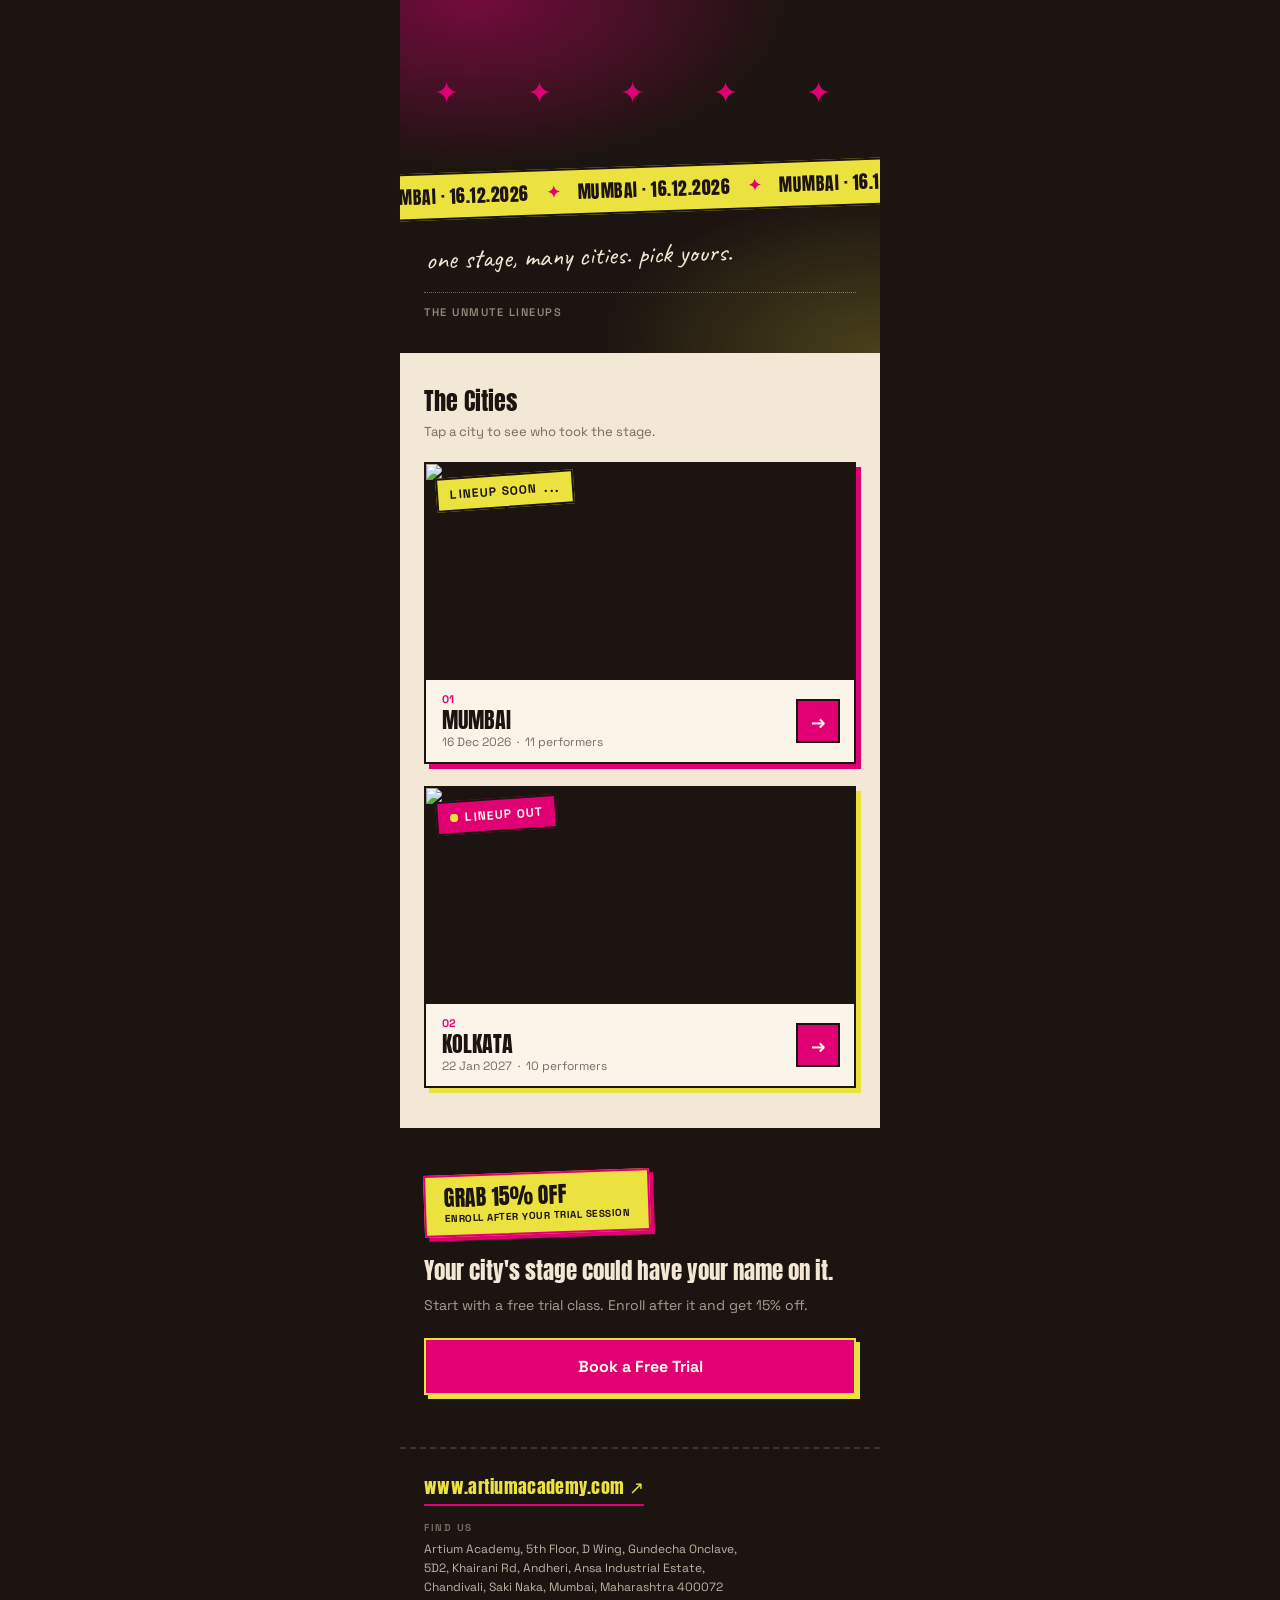
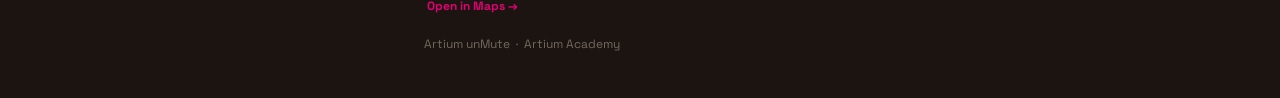
==== index.html @ 63fa6e0c "Add files via upload" ====
<!doctype html>
<html lang="en">
<head>
<meta charset="utf-8">
<meta name="viewport" content="width=device-width, initial-scale=1">
<title>unMute Cities — Artium Academy</title>
<meta name="description" content="Every unMute city, every lineup. Pick a city to see who took the stage.">
<meta name="theme-color" content="#1C1410">
<link rel="preconnect" href="https://fonts.googleapis.com">
<link href="https://fonts.googleapis.com/css2?family=Anton&family=Caveat:wght@600&family=Space+Grotesk:wght@400;500;600;700&display=swap" rel="stylesheet">
<link rel="preload" as="image" href="assets/unmute-logo.png">
<link rel="stylesheet" href="assets/done.css">
<script>
  // Show the logo loader only on the first visit of a session (not when coming back from a city page).
  try { if (sessionStorage.getItem('um_seen')) document.documentElement.classList.add('skip-loader'); } catch (e) {}
</script>
<style>
  :root { --pink: #E00073; --gold: #EBE23F; --ink: #1C1410; --ivory: #F3E8D6; --card: #FBF5E9; }
  html { scroll-behavior: smooth; }
  body { margin: 0; font-family: 'Space Grotesk', sans-serif; background: var(--ink); color: var(--ink); }
  a { color: inherit; text-decoration: none; }
  img { max-width: 100%; display: block; }
  .wrap { width: 100%; min-height: 100vh; box-sizing: border-box; overflow-x: hidden; max-width: 480px; margin: 0 auto; background: var(--ivory); position: relative; }
  .cta-btn:active { transform: translate(2px, 2px); box-shadow: none !important; }

  /* ---------- LOADER ---------- */
  .loader { position: fixed; inset: 0; z-index: 100; background: var(--ink); display: grid; place-items: center; transition: opacity .45s ease, visibility .45s ease; }
  .loader.done { opacity: 0; visibility: hidden; }
  .skip-loader .loader { display: none; }
  .loader-inner { display: grid; justify-items: center; gap: 22px; }
  .loader-logo { width: 190px; height: auto; opacity: 0; transform: scale(.92); animation: logoIn .6s cubic-bezier(.2,.8,.2,1) .05s forwards; }
  .eq { display: flex; align-items: flex-end; gap: 5px; height: 26px; }
  .eq span { width: 6px; height: 100%; border-radius: 3px; transform-origin: bottom; animation: eq .8s ease-in-out infinite; }
  .eq span:nth-child(1) { background: #D57AD5; animation-delay: -.6s; }
  .eq span:nth-child(2) { background: #C65BC3; animation-delay: -.2s; }
  .eq span:nth-child(3) { background: #A93DB4; animation-delay: -.45s; }
  .eq span:nth-child(4) { background: #7B32D6; animation-delay: -.1s; }
  .eq span:nth-child(5) { background: #4B25E6; animation-delay: -.35s; }
  @keyframes logoIn { to { opacity: 1; transform: scale(1); } }
  @keyframes eq { 0%,100% { transform: scaleY(.25); } 50% { transform: scaleY(1); } }

  /* ---------- HERO ---------- */
  .hero { background: radial-gradient(ellipse 110% 80% at 15% 0%, rgba(224,0,115,0.45) 0%, rgba(224,0,115,0) 60%), radial-gradient(ellipse 90% 70% at 100% 100%, rgba(235,226,63,0.22) 0%, rgba(235,226,63,0) 65%), var(--ink); color: var(--ivory); padding: 40px 0 34px; overflow: hidden; }
  .hero-text { padding: 0 24px; }
  .hero-note { font-family: 'Caveat', cursive; font-size: clamp(19px, 6vw, 27px); line-height: 1.15; white-space: nowrap; transform: rotate(-1.5deg); margin: 26px 0 0 2px; }
  .hero-meta { margin-top: 22px; font-size: 11px; font-weight: 600; letter-spacing: 1.5px; text-transform: uppercase; color: rgba(243,232,214,0.55); border-top: 1px dotted rgba(243,232,214,0.4); padding-top: 12px; }

  /* continuous scroll: big logo band + date ticker */
  .marquee { overflow: hidden; width: 100%; }
  .track { display: flex; width: max-content; animation: scrollL 22s linear infinite; }
  .group { display: flex; align-items: center; flex-shrink: 0; }
  .logo-band .group img { height: 104px; width: auto; margin-right: 34px; }
  .logo-band .group i { font-style: normal; color: var(--pink); font-size: 30px; margin-right: 34px; }
  .ticker { margin-top: 22px; background: var(--gold); color: var(--ink); border-top: 2px solid var(--ink); border-bottom: 2px solid var(--ink); transform: rotate(-2deg); width: 110%; margin-left: -5%; padding: 8px 0; }
  .ticker .track { animation: scrollR 18s linear infinite; }
  .ticker .group span { font-family: 'Anton', sans-serif; font-size: 18px; letter-spacing: 0.5px; text-transform: uppercase; white-space: nowrap; margin-right: 18px; }
  .ticker .group b { color: var(--pink); margin-right: 18px; font-size: 16px; }
  @keyframes scrollL { from { transform: translateX(0); } to { transform: translateX(-50%); } }
  @keyframes scrollR { from { transform: translateX(-50%); } to { transform: translateX(0); } }

  /* ---------- CITIES ---------- */
  .section-head { padding: 30px 24px 4px; }
  .section-title { font-family: 'Anton', sans-serif; font-size: 24px; margin-bottom: 4px; }
  .section-sub { font-size: 13px; color: rgba(28,20,16,0.6); }
  .cities { padding: 18px 24px 40px; display: grid; gap: 22px; }

  .tile { display: block; position: relative; background: var(--card); border: 2px solid var(--ink); box-shadow: 5px 5px 0 var(--pink); opacity: 0; transform: translateY(18px); transition: transform .15s ease, box-shadow .15s ease; }
  .tile:nth-child(even) { box-shadow: 5px 5px 0 var(--gold); }
  .tile:active { transform: translate(3px, 3px) !important; box-shadow: 1px 1px 0 var(--ink); }
  .ready .tile { animation: tileIn .55s cubic-bezier(.2,.8,.2,1) forwards; animation-delay: calc(var(--i, 0) * 110ms + 80ms); }
  @keyframes tileIn { to { opacity: 1; transform: translateY(0); } }

  .tile-img { position: relative; aspect-ratio: 2 / 1; overflow: hidden; border-bottom: 2px solid var(--ink); background: var(--ink); }
  .tile-img img { width: 100%; height: 100%; object-fit: cover; object-position: center 35%; animation: drift 14s ease-in-out infinite alternate; }
  .tile:nth-child(even) .tile-img img { animation-direction: alternate-reverse; }
  @keyframes drift { from { transform: scale(1.02) translateX(-1.5%); } to { transform: scale(1.12) translateX(1.5%); } }

  /* light sweep across the image */
  .tile-img::after { content: ""; position: absolute; inset: 0; background: linear-gradient(105deg, transparent 35%, rgba(255,255,255,.35) 50%, transparent 65%); transform: translateX(-120%); animation: shine 5s ease-in-out infinite; animation-delay: calc(var(--i, 0) * 1.4s + 1.2s); pointer-events: none; }
  @keyframes shine { 0% { transform: translateX(-120%); } 30%,100% { transform: translateX(120%); } }


  /* status badges: stamp in, then keep wobbling for attention */
  .tile-badge { position: absolute; top: 10px; left: 10px; z-index: 2; display: inline-flex; align-items: center; gap: 7px; font-size: 12px; font-weight: 700; letter-spacing: 1.2px; text-transform: uppercase; padding: 7px 12px; border: 2px solid var(--ink); box-shadow: 3px 3px 0 var(--ink); transform: rotate(-4deg); }
  .ready .tile-badge { animation: stampIn .5s cubic-bezier(.3,1.6,.5,1) both, wobble 2.6s ease-in-out infinite; animation-delay: calc(var(--i, 0) * 110ms + 450ms), calc(var(--i, 0) * 110ms + 1s); }
  @keyframes stampIn { from { opacity: 0; transform: rotate(-14deg) scale(1.8); } to { opacity: 1; transform: rotate(-4deg) scale(1); } }
  @keyframes wobble { 0%,70%,100% { transform: rotate(-4deg) scale(1); } 76% { transform: rotate(-8deg) scale(1.1); } 84% { transform: rotate(1deg) scale(1.1); } 92% { transform: rotate(-6deg) scale(1.04); } }

  .tile-badge.soon { background: var(--gold); color: var(--ink); }
  .dots i { font-style: normal; animation: blink 1.2s infinite; }
  .dots i:nth-child(2) { animation-delay: .2s; }
  .dots i:nth-child(3) { animation-delay: .4s; }
  @keyframes blink { 0%,100% { opacity: .15; } 40% { opacity: 1; } }

  .tile-badge.out { background: var(--pink); color: var(--card); }
  .tile-badge.wrapped { background: var(--ink); color: var(--gold); }
  .tile-cta { font-size: 12px; font-weight: 700; color: var(--pink); margin-top: 4px; }
  .dot { position: relative; width: 8px; height: 8px; border-radius: 50%; background: var(--gold); }
  .dot::after { content: ""; position: absolute; inset: 0; border-radius: 50%; background: var(--gold); animation: ping 1.4s cubic-bezier(0,0,.2,1) infinite; }
  @keyframes ping { 0% { transform: scale(1); opacity: .9; } 100% { transform: scale(2.8); opacity: 0; } }

  .tile-body { display: flex; align-items: center; justify-content: space-between; gap: 12px; padding: 12px 14px 12px 16px; }
  .tile-num { font-weight: 700; font-size: 11px; color: var(--pink); margin-bottom: 2px; }
  .tile-name { font-family: 'Anton', sans-serif; font-size: 22px; line-height: 1.05; text-transform: uppercase; }
  .tile-meta { font-size: 12px; color: rgba(28,20,16,0.6); margin-top: 3px; }
  .tile-go { flex-shrink: 0; width: 40px; height: 40px; display: grid; place-items: center; background: var(--pink); color: var(--card); border: 2px solid var(--ink); font-size: 18px; font-weight: 700; }
  .tile-go span { display: inline-block; animation: nudge 1.6s ease-in-out infinite; }
  @keyframes nudge { 0%,60%,100% { transform: translateX(0); } 30% { transform: translateX(4px); } }

  /* ---------- CTA ---------- */
  .cta { background: var(--ink); color: var(--ivory); padding: 44px 24px 52px; }
  .stamp { display: inline-block; background: var(--gold); color: var(--ink); padding: 10px 18px; border: 2px solid var(--pink); box-shadow: 4px 4px 0 var(--pink); transform: rotate(-2deg); margin-bottom: 22px; }
  .stamp-big { font-family: 'Anton', sans-serif; font-size: 22px; line-height: 1; }
  .stamp-small { font-size: 10px; font-weight: 700; letter-spacing: 0.5px; text-transform: uppercase; margin-top: 3px; }
  .cta-title { font-family: 'Anton', sans-serif; font-size: 23px; line-height: 1.3; margin-bottom: 10px; }
  .cta-sub { font-size: 14px; color: rgba(243,232,214,0.65); margin-bottom: 24px; }
  .cta-main { display: block; text-align: center; background: var(--pink); color: var(--card); font-weight: 700; font-size: 16px; padding: 16px; border: 2px solid var(--gold); box-shadow: 4px 4px 0 var(--gold); }
  .footer { padding: 24px 24px 44px; font-size: 12px; line-height: 1.6; color: rgba(243,232,214,0.55); background: var(--ink); border-top: 2px dashed rgba(243,232,214,0.15); }
  .footer-site { display: inline-block; font-family: 'Anton', sans-serif; font-size: 18px; letter-spacing: .3px; color: var(--gold); margin-bottom: 14px; border-bottom: 2px solid var(--pink); padding-bottom: 2px; }
  .footer-label { font-size: 10px; font-weight: 700; letter-spacing: 1.5px; text-transform: uppercase; color: rgba(243,232,214,0.4); margin-bottom: 4px; }
  .footer-addr { display: block; color: rgba(243,232,214,0.75); max-width: 340px; }
  .footer-addr span { color: var(--pink); font-weight: 700; white-space: nowrap; }
  .footer-copy { margin-top: 18px; color: rgba(243,232,214,0.4); }

  @media (prefers-reduced-motion: reduce) {
    *, *::before, *::after { animation: none !important; transition: none !important; }
    .tile { opacity: 1; transform: none; }
    .loader-logo { opacity: 1; transform: none; }
  }
</style>
</head>
<body>

<!-- LOGO LOADER (~1s, first visit only) -->
<div class="loader" id="loader" aria-hidden="true">
  <div class="loader-inner">
    <img class="loader-logo" src="assets/unmute-logo.png" alt="">
    <div class="eq"><span></span><span></span><span></span><span></span><span></span></div>
  </div>
</div>

<div class="wrap">

  <!-- HERO -->
  <header class="hero">
    <h1 style="position:absolute;width:1px;height:1px;overflow:hidden;clip:rect(0 0 0 0);">artium unMute</h1>

    <!-- big logo, scrolling forever (two identical groups = seamless loop) -->
    <div class="marquee logo-band" aria-hidden="true">
      <div class="track">
        <div class="group"><img src="assets/unmute-logo.png" alt=""><i>✦</i><img src="assets/unmute-logo.png" alt=""><i>✦</i><img src="assets/unmute-logo.png" alt=""><i>✦</i></div>
        <div class="group"><img src="assets/unmute-logo.png" alt=""><i>✦</i><img src="assets/unmute-logo.png" alt=""><i>✦</i><img src="assets/unmute-logo.png" alt=""><i>✦</i></div>
      </div>
    </div>

    <!-- date ticker, scrolling the other way -->
    <!-- Filled automatically with the NEXT upcoming show (from the tiles' data-date). -->
    <div class="marquee ticker" id="ticker" aria-hidden="true">
      <div class="track">
        <div class="group"><span>Mumbai · 16.12.2026</span><b>✦</b><span>Mumbai · 16.12.2026</span><b>✦</b><span>Mumbai · 16.12.2026</span><b>✦</b><span>Mumbai · 16.12.2026</span><b>✦</b></div>
        <div class="group"><span>Mumbai · 16.12.2026</span><b>✦</b><span>Mumbai · 16.12.2026</span><b>✦</b><span>Mumbai · 16.12.2026</span><b>✦</b><span>Mumbai · 16.12.2026</span><b>✦</b></div>
      </div>
    </div>

    <div class="hero-text">
      <div class="hero-note">one stage, many cities. pick yours.</div>
      <div class="hero-meta">The unMute Lineups</div>
    </div>
  </header>

  <!-- CITIES -->
  <div class="section-head">
    <div class="section-title">The Cities</div>
    <div class="section-sub">Tap a city to see who took the stage.</div>
  </div>

  <div class="cities">
    <!-- To add a city: copy one <a class="tile"> block and change data-city, data-date (show day),
         data-count, link, image, name, meta. Order, numbering, the date ticker and the
         "Done & Dusted" strip (from the day after the show) are all handled automatically. -->

    <a class="tile" style="--i:0" href="mumbai/index.html" data-city="Mumbai" data-date="2026-12-16" data-count="11">
      <div class="tile-img">
        <img src="assets/mumbai-tile.jpg" alt="unMute Mumbai, 16.12.2026">
        <span class="tile-badge soon">Lineup soon<span class="dots"><i>.</i><i>.</i><i>.</i></span></span>
      </div>
      <div class="tile-body">
        <div>
          <div class="tile-num">01</div>
          <div class="tile-name">Mumbai</div>
          <div class="tile-meta">16 Dec 2026 &nbsp;·&nbsp; 11 performers</div>
        </div>
        <span class="tile-go" aria-hidden="true"><span>→</span></span>
      </div>
    </a>

    <a class="tile" style="--i:1" href="kolkata/index.html" data-city="Kolkata" data-date="2027-01-22" data-count="10">
      <div class="tile-img">
        <img src="assets/kolkata-tile.jpg" alt="unMute Kolkata, 22.01.2027">
        <span class="tile-badge out"><span class="dot"></span>Lineup out</span>
      </div>
      <div class="tile-body">
        <div>
          <div class="tile-num">02</div>
          <div class="tile-name">Kolkata</div>
          <div class="tile-meta">22 Jan 2027 &nbsp;·&nbsp; 10 performers</div>
        </div>
        <span class="tile-go" aria-hidden="true"><span>→</span></span>
      </div>
    </a>

  </div>

  <!-- CTA -->
  <section class="cta">
    <div class="stamp">
      <div class="stamp-big">GRAB 15% OFF</div>
      <div class="stamp-small">enroll after your trial session</div>
    </div>
    <div class="cta-title">Your city's stage could have your name on it.</div>
    <div class="cta-sub">Start with a free trial class. Enroll after it and get 15% off.</div>
    <a class="cta-btn cta-main" href="https://register.artiumacademy.com/?utm_source=UNMUTE&utm_medium=HUB&utm_campaign=LINEUPSHEET">Book a Free Trial</a>
  </section>

  <footer class="footer">
    <a class="footer-site" href="https://www.artiumacademy.com" target="_blank" rel="noopener">www.artiumacademy.com ↗</a>
    <div class="footer-label">Find us</div>
    <a class="footer-addr" href="https://www.google.com/maps/search/?api=1&query=Artium+Academy+Gundecha+Onclave+Khairani+Rd+Andheri+Mumbai+400072" target="_blank" rel="noopener">
      Artium Academy, 5th Floor, D Wing, Gundecha Onclave, 5D2, Khairani Rd, Andheri, Ansa Industrial Estate, Chandivali, Saki Naka, Mumbai, Maharashtra 400072
      <span>&nbsp;Open in Maps →</span>
    </a>
    <div class="footer-copy">Artium unMute &nbsp;·&nbsp; Artium Academy</div>
  </footer>

</div>

<script>
  // Show status: a city is "done" from the day after its show (India time). Preview with ?demo=done
  (function () {
    var demo = /[?&]demo=done/.test(location.search);
    var MONTHS = ['Jan','Feb','Mar','Apr','May','Jun','Jul','Aug','Sep','Oct','Nov','Dec'];
    var box = document.querySelector('.cities');
    var tiles = [].slice.call(box.querySelectorAll('.tile'));

    tiles.forEach(function (t) {
      var d = t.getAttribute('data-date'), p = d.split('-');
      t._t = Date.parse(d + 'T00:00:00+05:30');
      t._done = demo || Date.now() >= t._t + 864e5;
      t._dots = p[2] + '.' + p[1] + '.' + p[0];
      if (!t._done) return;

      t.classList.add('done');
      var badge = t.querySelector('.tile-badge');
      badge.className = 'tile-badge wrapped';
      badge.textContent = '✓ Show done';
      t.querySelector('.tile-meta').innerHTML = (+p[2]) + ' ' + MONTHS[+p[1] - 1] + ' ' + p[0] + ' &nbsp;·&nbsp; ' + t.getAttribute('data-count') + ' performed';
      var cta = document.createElement('div');
      cta.className = 'tile-cta'; cta.textContent = 'See who took the stage';
      t.querySelector('.tile-meta').parentNode.appendChild(cta);

      var rep = '';
      for (var i = 0; i < 4; i++) rep += '<span>Done &amp; Dusted</span><b>✦</b>';
      t.querySelector('.tile-img').insertAdjacentHTML('beforeend', '<div class="dd-strip" aria-hidden="true"><div class="dd-track"><div class="dd-group">' + rep + '</div><div class="dd-group">' + rep + '</div></div></div>');
      if (demo) t.href += '?demo=done';
    });

    // upcoming shows first (soonest on top), then finished ones (latest on top); renumber
    tiles.sort(function (a, b) {
      if (a._done !== b._done) return a._done ? 1 : -1;
      return a._done ? b._t - a._t : a._t - b._t;
    });
    tiles.forEach(function (t, i) {
      box.appendChild(t);
      t.style.setProperty('--i', i);
      t.querySelector('.tile-num').textContent = (i < 9 ? '0' : '') + (i + 1);
    });

    // date ticker shows only the next upcoming show
    var next = tiles.filter(function (t) { return !t._done; })[0];
    var label = next ? next.getAttribute('data-city') + ' · ' + next._dots : 'More cities soon';
    var g = '';
    for (var j = 0; j < 4; j++) g += '<span>' + label + '</span><b>✦</b>';
    document.querySelector('#ticker .track').innerHTML = '<div class="group">' + g + '</div><div class="group">' + g + '</div>';
  })();

  (function () {
    var root = document.documentElement, loader = document.getElementById('loader');
    var skip = root.classList.contains('skip-loader');
    var start = Date.now(), MIN = 900, MAX = 1800, finished = false;
    function finish() {
      if (finished) return; finished = true;
      loader.classList.add('done');
      document.body.classList.add('ready');
      try { sessionStorage.setItem('um_seen', '1'); } catch (e) {}
    }
    if (skip) { document.body.classList.add('ready'); return; }
    window.addEventListener('load', function () { setTimeout(finish, Math.max(0, MIN - (Date.now() - start))); });
    setTimeout(finish, MAX); // never hold people longer than this
  })();
  // Coming back via the browser's back button: make sure tiles are visible.
  window.addEventListener('pageshow', function (e) { if (e.persisted) document.body.classList.add('ready'); });
</script>
</body>
</html>
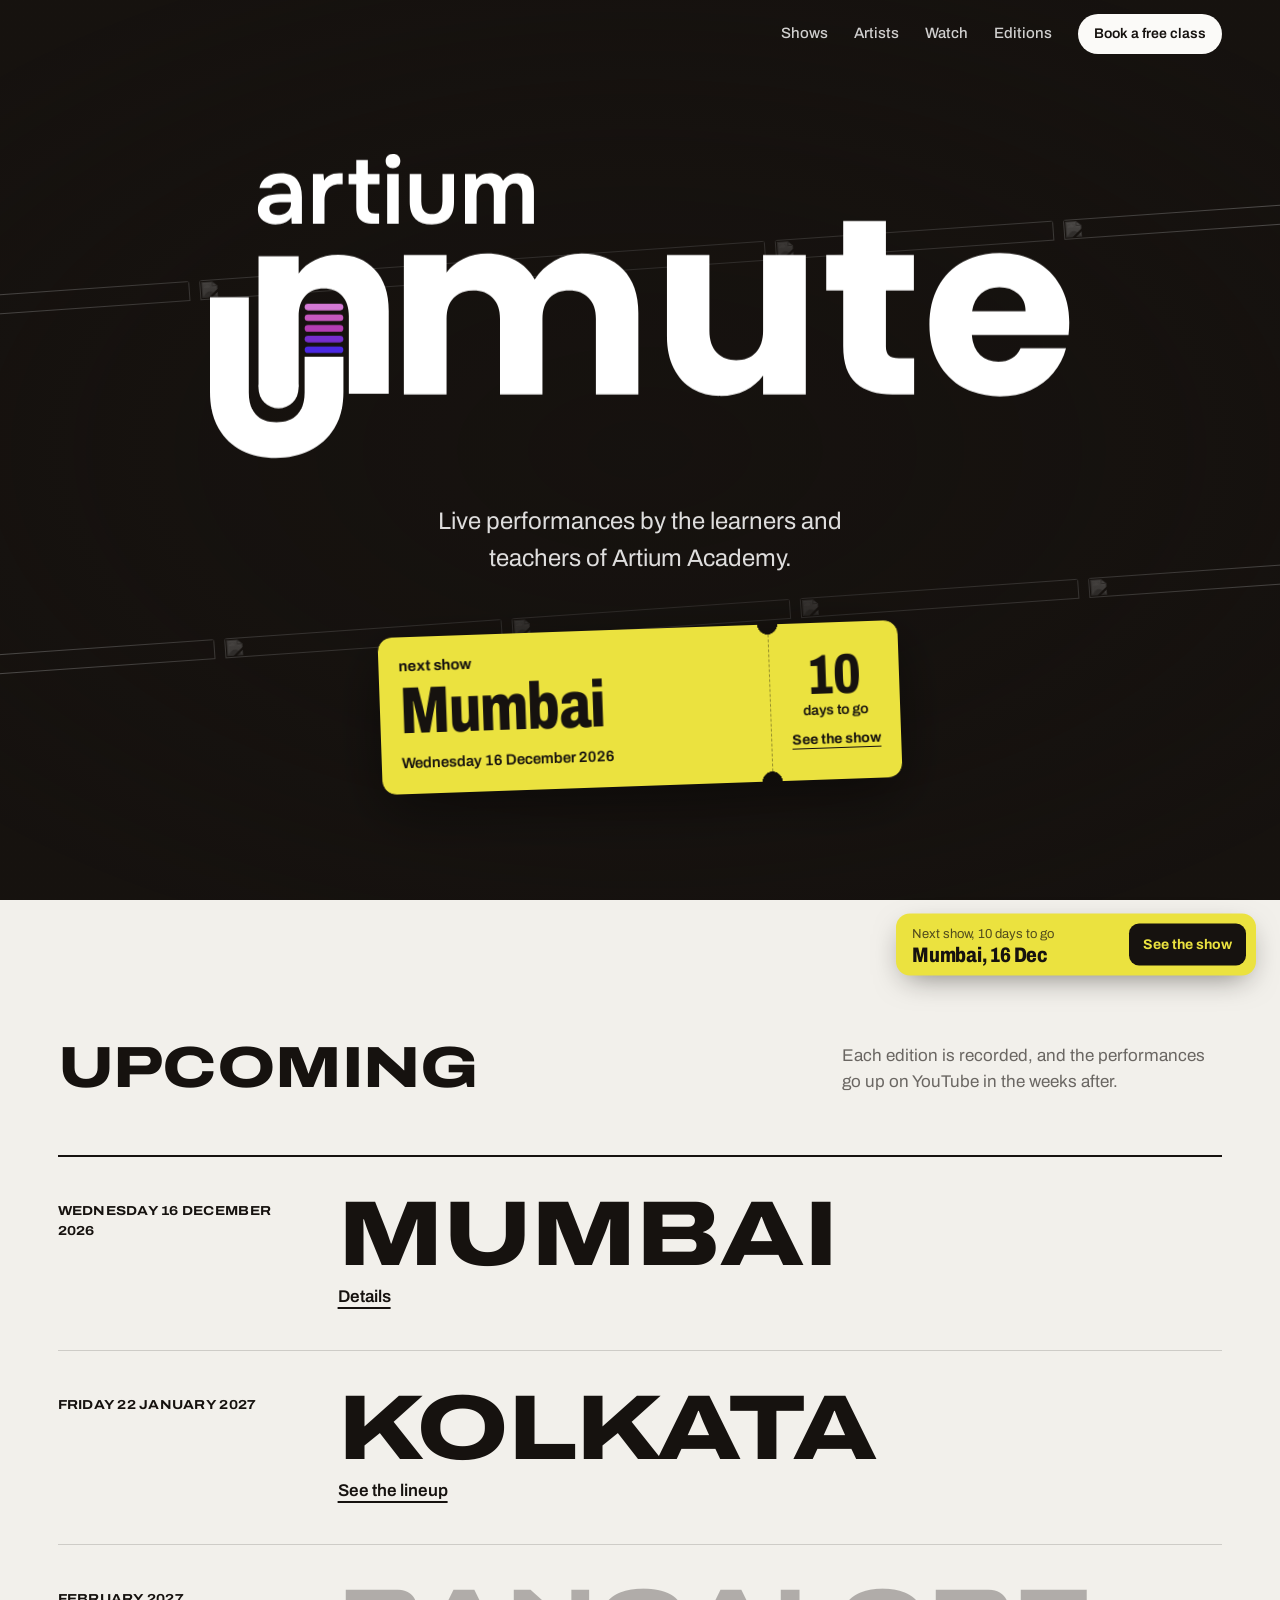
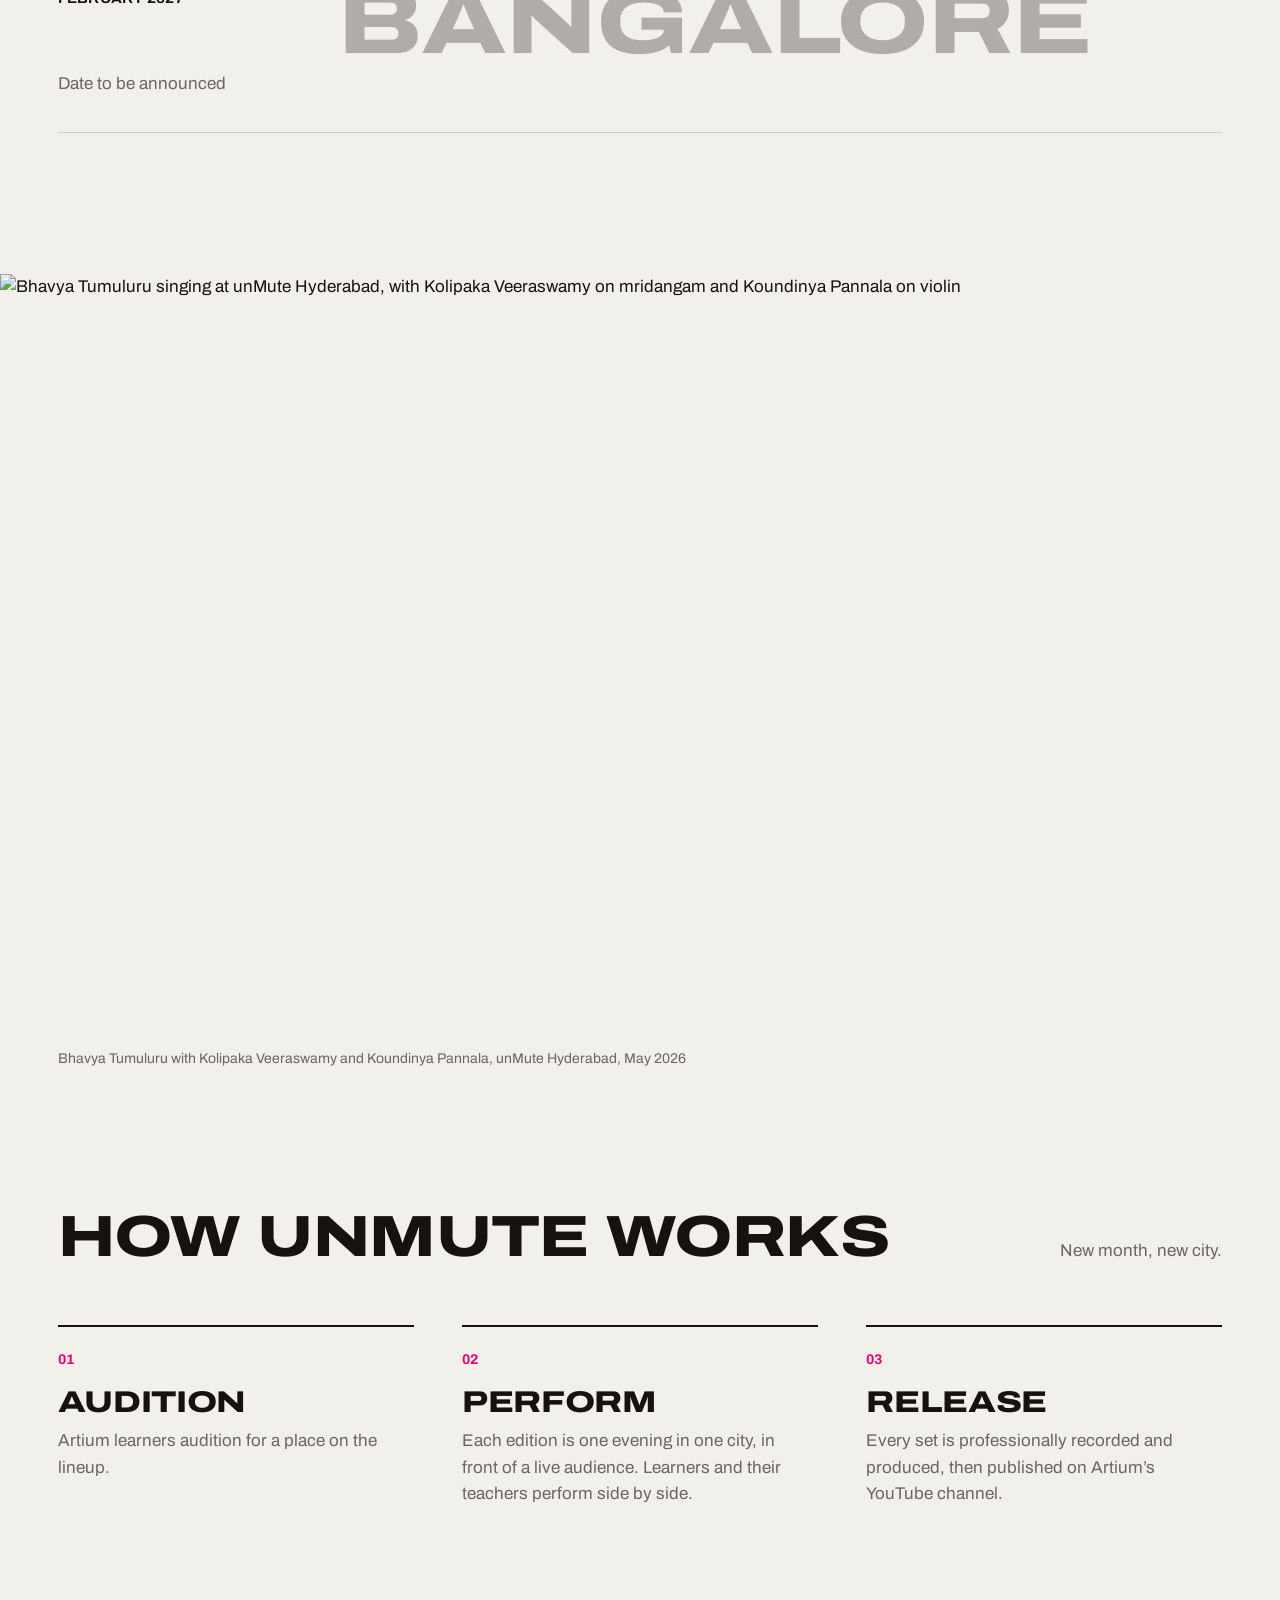
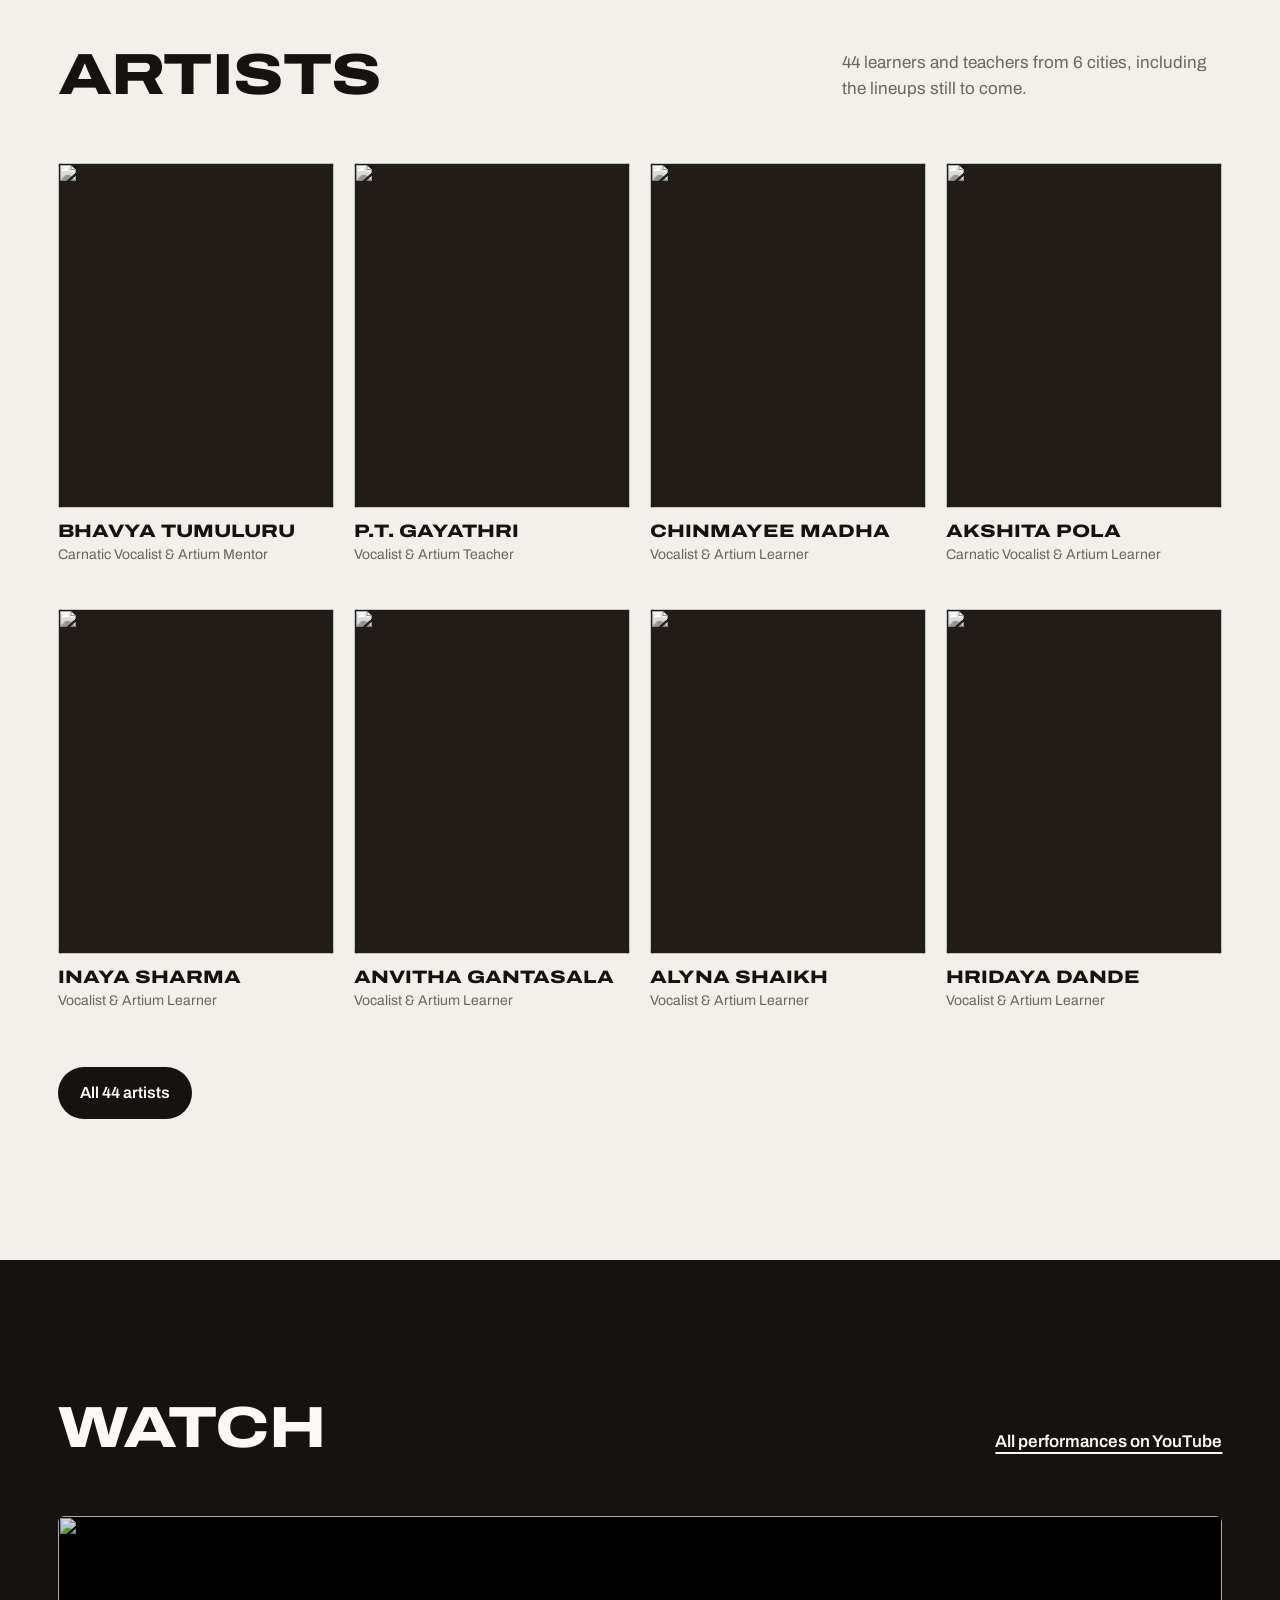
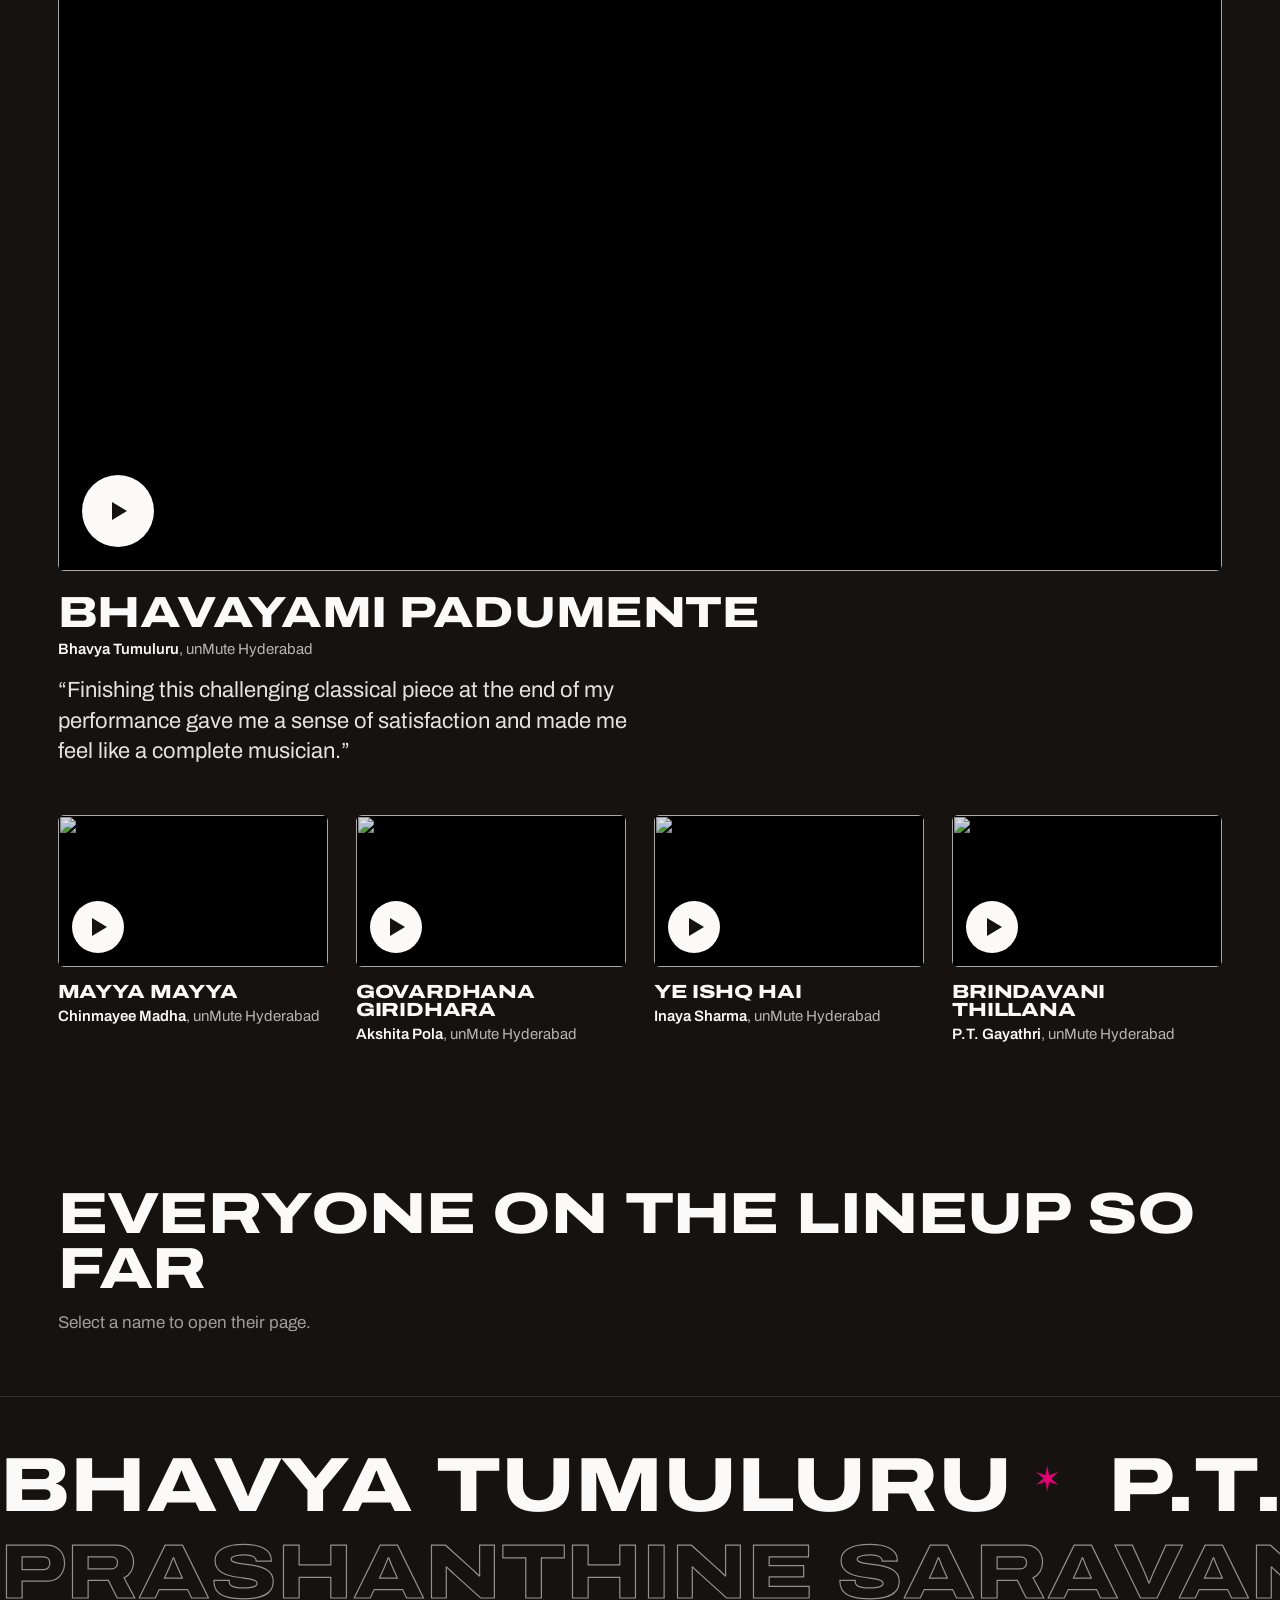
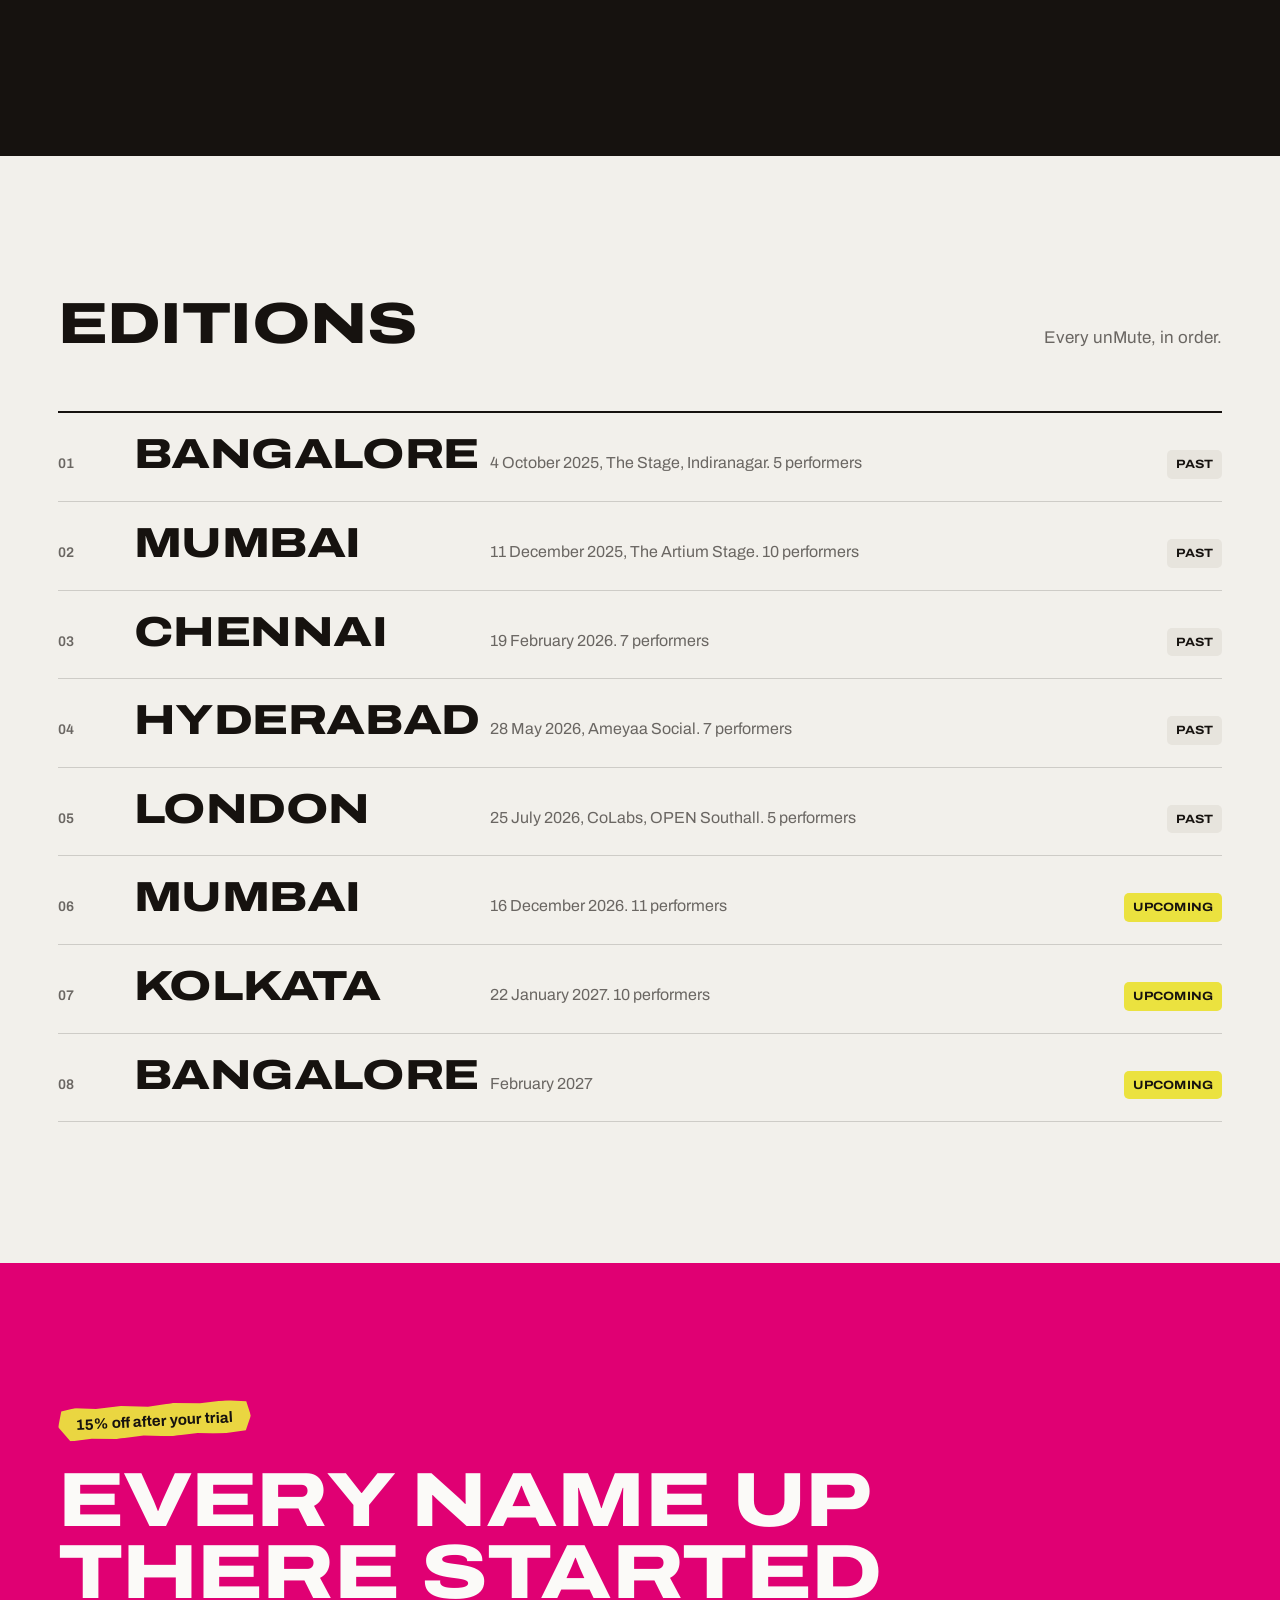
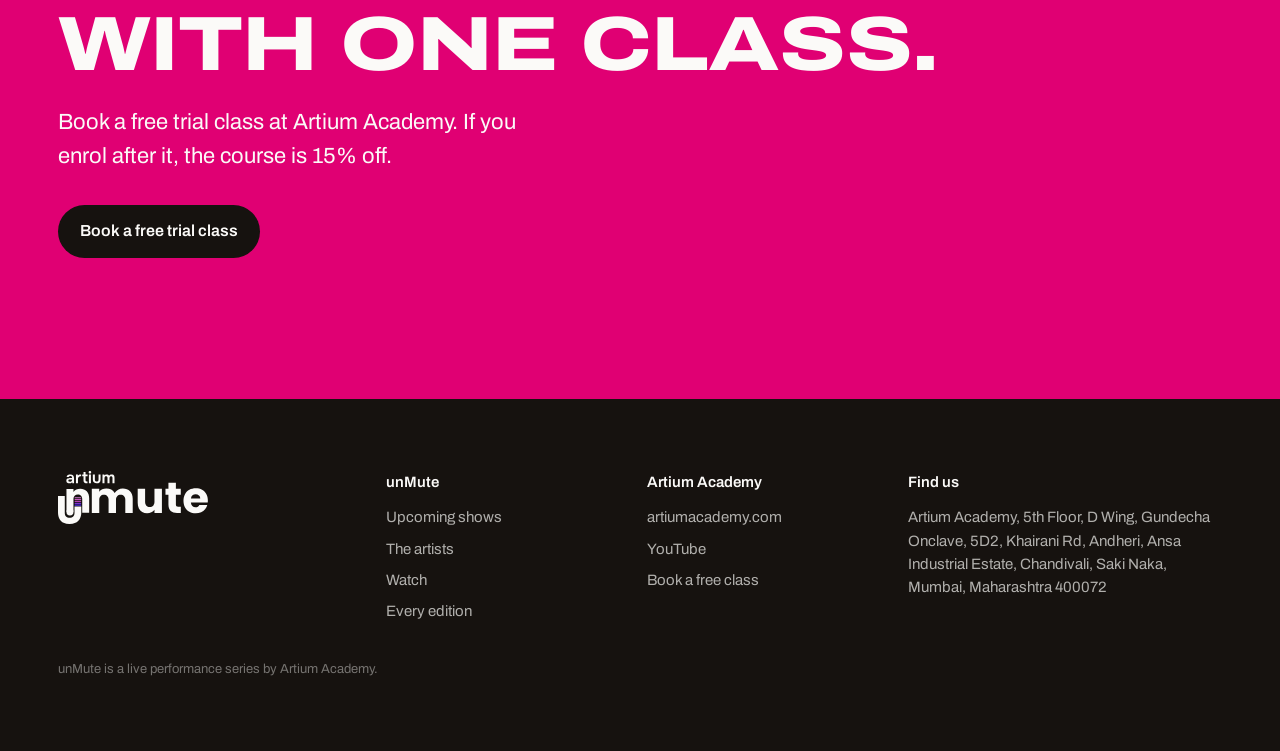
==== commit 23b72676: "Add files via upload" ====
--- a/index.html
+++ b/index.html
@@ -2,303 +2,347 @@
 <html lang="en">
 <head>
 <meta charset="utf-8">
-<meta name="viewport" content="width=device-width, initial-scale=1">
-<title>unMute Cities — Artium Academy</title>
-<meta name="description" content="Every unMute city, every lineup. Pick a city to see who took the stage.">
-<meta name="theme-color" content="#1C1410">
+<meta name="viewport" content="width=device-width, initial-scale=1, viewport-fit=cover">
+<title>unMute by Artium Academy</title>
+<meta name="description" content="unMute is Artium Academy's live performance series. Upcoming shows, the artists, and every performance on YouTube.">
+<meta name="theme-color" content="#16120F">
+<meta property="og:title" content="unMute by Artium Academy">
+<meta property="og:description" content="Live performances by the learners and teachers of Artium Academy.">
+<meta property="og:image" content="https://res.cloudinary.com/dd7s6bb58/image/upload/c_fill,w_1200,h_630,g_center,q_auto,f_jpg/v1791348629/Screenshot_2026-10-07_at_10.10.00_AM_r21uxz.png">
 <link rel="preconnect" href="https://fonts.googleapis.com">
-<link href="https://fonts.googleapis.com/css2?family=Anton&family=Caveat:wght@600&family=Space+Grotesk:wght@400;500;600;700&display=swap" rel="stylesheet">
-<link rel="preload" as="image" href="assets/unmute-logo.png">
-<link rel="stylesheet" href="assets/done.css">
-<script>
-  // Show the logo loader only on the first visit of a session (not when coming back from a city page).
-  try { if (sessionStorage.getItem('um_seen')) document.documentElement.classList.add('skip-loader'); } catch (e) {}
-</script>
+<link rel="preconnect" href="https://fonts.gstatic.com" crossorigin>
+<link href="https://fonts.googleapis.com/css2?family=Archivo:wdth,wght@62..125,100..900&display=swap" rel="stylesheet">
+<link rel="stylesheet" href="site.css">
 <style>
-  :root { --pink: #E00073; --gold: #EBE23F; --ink: #1C1410; --ivory: #F3E8D6; --card: #FBF5E9; }
-  html { scroll-behavior: smooth; }
-  body { margin: 0; font-family: 'Space Grotesk', sans-serif; background: var(--ink); color: var(--ink); }
-  a { color: inherit; text-decoration: none; }
-  img { max-width: 100%; display: block; }
-  .wrap { width: 100%; min-height: 100vh; box-sizing: border-box; overflow-x: hidden; max-width: 480px; margin: 0 auto; background: var(--ivory); position: relative; }
-  .cta-btn:active { transform: translate(2px, 2px); box-shadow: none !important; }
-
-  /* ---------- LOADER ---------- */
-  .loader { position: fixed; inset: 0; z-index: 100; background: var(--ink); display: grid; place-items: center; transition: opacity .45s ease, visibility .45s ease; }
-  .loader.done { opacity: 0; visibility: hidden; }
-  .skip-loader .loader { display: none; }
-  .loader-inner { display: grid; justify-items: center; gap: 22px; }
-  .loader-logo { width: 190px; height: auto; opacity: 0; transform: scale(.92); animation: logoIn .6s cubic-bezier(.2,.8,.2,1) .05s forwards; }
-  .eq { display: flex; align-items: flex-end; gap: 5px; height: 26px; }
-  .eq span { width: 6px; height: 100%; border-radius: 3px; transform-origin: bottom; animation: eq .8s ease-in-out infinite; }
-  .eq span:nth-child(1) { background: #D57AD5; animation-delay: -.6s; }
-  .eq span:nth-child(2) { background: #C65BC3; animation-delay: -.2s; }
-  .eq span:nth-child(3) { background: #A93DB4; animation-delay: -.45s; }
-  .eq span:nth-child(4) { background: #7B32D6; animation-delay: -.1s; }
-  .eq span:nth-child(5) { background: #4B25E6; animation-delay: -.35s; }
-  @keyframes logoIn { to { opacity: 1; transform: scale(1); } }
-  @keyframes eq { 0%,100% { transform: scaleY(.25); } 50% { transform: scaleY(1); } }
-
   /* ---------- HERO ---------- */
-  .hero { background: radial-gradient(ellipse 110% 80% at 15% 0%, rgba(224,0,115,0.45) 0%, rgba(224,0,115,0) 60%), radial-gradient(ellipse 90% 70% at 100% 100%, rgba(235,226,63,0.22) 0%, rgba(235,226,63,0) 65%), var(--ink); color: var(--ivory); padding: 40px 0 34px; overflow: hidden; }
-  .hero-text { padding: 0 24px; }
-  .hero-note { font-family: 'Caveat', cursive; font-size: clamp(19px, 6vw, 27px); line-height: 1.15; white-space: nowrap; transform: rotate(-1.5deg); margin: 26px 0 0 2px; }
-  .hero-meta { margin-top: 22px; font-size: 11px; font-weight: 600; letter-spacing: 1.5px; text-transform: uppercase; color: rgba(243,232,214,0.55); border-top: 1px dotted rgba(243,232,214,0.4); padding-top: 12px; }
-
-  /* continuous scroll: big logo band + date ticker */
-  .marquee { overflow: hidden; width: 100%; }
-  .track { display: flex; width: max-content; animation: scrollL 22s linear infinite; }
-  .group { display: flex; align-items: center; flex-shrink: 0; }
-  .logo-band .group img { height: 104px; width: auto; margin-right: 34px; }
-  .logo-band .group i { font-style: normal; color: var(--pink); font-size: 30px; margin-right: 34px; }
-  .ticker { margin-top: 22px; background: var(--gold); color: var(--ink); border-top: 2px solid var(--ink); border-bottom: 2px solid var(--ink); transform: rotate(-2deg); width: 110%; margin-left: -5%; padding: 8px 0; }
-  .ticker .track { animation: scrollR 18s linear infinite; }
-  .ticker .group span { font-family: 'Anton', sans-serif; font-size: 18px; letter-spacing: 0.5px; text-transform: uppercase; white-space: nowrap; margin-right: 18px; }
-  .ticker .group b { color: var(--pink); margin-right: 18px; font-size: 16px; }
-  @keyframes scrollL { from { transform: translateX(0); } to { transform: translateX(-50%); } }
-  @keyframes scrollR { from { transform: translateX(-50%); } to { transform: translateX(0); } }
-
-  /* ---------- CITIES ---------- */
-  .section-head { padding: 30px 24px 4px; }
-  .section-title { font-family: 'Anton', sans-serif; font-size: 24px; margin-bottom: 4px; }
-  .section-sub { font-size: 13px; color: rgba(28,20,16,0.6); }
-  .cities { padding: 18px 24px 40px; display: grid; gap: 22px; }
-
-  .tile { display: block; position: relative; background: var(--card); border: 2px solid var(--ink); box-shadow: 5px 5px 0 var(--pink); opacity: 0; transform: translateY(18px); transition: transform .15s ease, box-shadow .15s ease; }
-  .tile:nth-child(even) { box-shadow: 5px 5px 0 var(--gold); }
-  .tile:active { transform: translate(3px, 3px) !important; box-shadow: 1px 1px 0 var(--ink); }
-  .ready .tile { animation: tileIn .55s cubic-bezier(.2,.8,.2,1) forwards; animation-delay: calc(var(--i, 0) * 110ms + 80ms); }
-  @keyframes tileIn { to { opacity: 1; transform: translateY(0); } }
-
-  .tile-img { position: relative; aspect-ratio: 2 / 1; overflow: hidden; border-bottom: 2px solid var(--ink); background: var(--ink); }
-  .tile-img img { width: 100%; height: 100%; object-fit: cover; object-position: center 35%; animation: drift 14s ease-in-out infinite alternate; }
-  .tile:nth-child(even) .tile-img img { animation-direction: alternate-reverse; }
-  @keyframes drift { from { transform: scale(1.02) translateX(-1.5%); } to { transform: scale(1.12) translateX(1.5%); } }
-
-  /* light sweep across the image */
-  .tile-img::after { content: ""; position: absolute; inset: 0; background: linear-gradient(105deg, transparent 35%, rgba(255,255,255,.35) 50%, transparent 65%); transform: translateX(-120%); animation: shine 5s ease-in-out infinite; animation-delay: calc(var(--i, 0) * 1.4s + 1.2s); pointer-events: none; }
-  @keyframes shine { 0% { transform: translateX(-120%); } 30%,100% { transform: translateX(120%); } }
-
-
-  /* status badges: stamp in, then keep wobbling for attention */
-  .tile-badge { position: absolute; top: 10px; left: 10px; z-index: 2; display: inline-flex; align-items: center; gap: 7px; font-size: 12px; font-weight: 700; letter-spacing: 1.2px; text-transform: uppercase; padding: 7px 12px; border: 2px solid var(--ink); box-shadow: 3px 3px 0 var(--ink); transform: rotate(-4deg); }
-  .ready .tile-badge { animation: stampIn .5s cubic-bezier(.3,1.6,.5,1) both, wobble 2.6s ease-in-out infinite; animation-delay: calc(var(--i, 0) * 110ms + 450ms), calc(var(--i, 0) * 110ms + 1s); }
-  @keyframes stampIn { from { opacity: 0; transform: rotate(-14deg) scale(1.8); } to { opacity: 1; transform: rotate(-4deg) scale(1); } }
-  @keyframes wobble { 0%,70%,100% { transform: rotate(-4deg) scale(1); } 76% { transform: rotate(-8deg) scale(1.1); } 84% { transform: rotate(1deg) scale(1.1); } 92% { transform: rotate(-6deg) scale(1.04); } }
-
-  .tile-badge.soon { background: var(--gold); color: var(--ink); }
-  .dots i { font-style: normal; animation: blink 1.2s infinite; }
-  .dots i:nth-child(2) { animation-delay: .2s; }
-  .dots i:nth-child(3) { animation-delay: .4s; }
-  @keyframes blink { 0%,100% { opacity: .15; } 40% { opacity: 1; } }
-
-  .tile-badge.out { background: var(--pink); color: var(--card); }
-  .tile-badge.wrapped { background: var(--ink); color: var(--gold); }
-  .tile-cta { font-size: 12px; font-weight: 700; color: var(--pink); margin-top: 4px; }
-  .dot { position: relative; width: 8px; height: 8px; border-radius: 50%; background: var(--gold); }
-  .dot::after { content: ""; position: absolute; inset: 0; border-radius: 50%; background: var(--gold); animation: ping 1.4s cubic-bezier(0,0,.2,1) infinite; }
-  @keyframes ping { 0% { transform: scale(1); opacity: .9; } 100% { transform: scale(2.8); opacity: 0; } }
-
-  .tile-body { display: flex; align-items: center; justify-content: space-between; gap: 12px; padding: 12px 14px 12px 16px; }
-  .tile-num { font-weight: 700; font-size: 11px; color: var(--pink); margin-bottom: 2px; }
-  .tile-name { font-family: 'Anton', sans-serif; font-size: 22px; line-height: 1.05; text-transform: uppercase; }
-  .tile-meta { font-size: 12px; color: rgba(28,20,16,0.6); margin-top: 3px; }
-  .tile-go { flex-shrink: 0; width: 40px; height: 40px; display: grid; place-items: center; background: var(--pink); color: var(--card); border: 2px solid var(--ink); font-size: 18px; font-weight: 700; }
-  .tile-go span { display: inline-block; animation: nudge 1.6s ease-in-out infinite; }
-  @keyframes nudge { 0%,60%,100% { transform: translateX(0); } 30% { transform: translateX(4px); } }
-
-  /* ---------- CTA ---------- */
-  .cta { background: var(--ink); color: var(--ivory); padding: 44px 24px 52px; }
-  .stamp { display: inline-block; background: var(--gold); color: var(--ink); padding: 10px 18px; border: 2px solid var(--pink); box-shadow: 4px 4px 0 var(--pink); transform: rotate(-2deg); margin-bottom: 22px; }
-  .stamp-big { font-family: 'Anton', sans-serif; font-size: 22px; line-height: 1; }
-  .stamp-small { font-size: 10px; font-weight: 700; letter-spacing: 0.5px; text-transform: uppercase; margin-top: 3px; }
-  .cta-title { font-family: 'Anton', sans-serif; font-size: 23px; line-height: 1.3; margin-bottom: 10px; }
-  .cta-sub { font-size: 14px; color: rgba(243,232,214,0.65); margin-bottom: 24px; }
-  .cta-main { display: block; text-align: center; background: var(--pink); color: var(--card); font-weight: 700; font-size: 16px; padding: 16px; border: 2px solid var(--gold); box-shadow: 4px 4px 0 var(--gold); }
-  .footer { padding: 24px 24px 44px; font-size: 12px; line-height: 1.6; color: rgba(243,232,214,0.55); background: var(--ink); border-top: 2px dashed rgba(243,232,214,0.15); }
-  .footer-site { display: inline-block; font-family: 'Anton', sans-serif; font-size: 18px; letter-spacing: .3px; color: var(--gold); margin-bottom: 14px; border-bottom: 2px solid var(--pink); padding-bottom: 2px; }
-  .footer-label { font-size: 10px; font-weight: 700; letter-spacing: 1.5px; text-transform: uppercase; color: rgba(243,232,214,0.4); margin-bottom: 4px; }
-  .footer-addr { display: block; color: rgba(243,232,214,0.75); max-width: 340px; }
-  .footer-addr span { color: var(--pink); font-weight: 700; white-space: nowrap; }
-  .footer-copy { margin-top: 18px; color: rgba(243,232,214,0.4); }
-
-  @media (prefers-reduced-motion: reduce) {
-    *, *::before, *::after { animation: none !important; transition: none !important; }
-    .tile { opacity: 1; transform: none; }
-    .loader-logo { opacity: 1; transform: none; }
-  }
+  .hero { position: relative; min-height: 100svh; background: var(--ink); color: #fff; overflow: hidden; display: flex; align-items: center; }
+  .strips { position: absolute; inset: -12% -6%; display: grid; grid-template-columns: repeat(3, 1fr); gap: 10px; opacity: 0; transform: rotate(-4deg); animation: fade 1.8s ease .2s forwards; }
+  @media (min-width: 900px) { .strips { grid-template-columns: repeat(5, 1fr); } }
+  .strip { overflow: hidden; }
+  .strip .track { display: grid; gap: 10px; animation: up 80s linear infinite; }
+  .strip:nth-child(even) .track { animation-direction: reverse; animation-duration: 95s; }
+  .strip img { width: 100%; aspect-ratio: 4 / 5; object-fit: cover; border-radius: 3px; filter: grayscale(1) contrast(1.1) brightness(.8); }
+  @keyframes up { to { transform: translateY(-50%); } }
+  @keyframes fade { to { opacity: 1; } }
+  .hero::before { content: ""; position: absolute; inset: 0; z-index: 1; background: radial-gradient(ellipse 72% 58% at 50% 50%, rgba(22,18,15,.93) 0%, rgba(22,18,15,.76) 55%, rgba(22,18,15,.5) 100%); }
+  .hero-in { position: relative; z-index: 2; width: 100%; padding-top: 120px; padding-bottom: 80px; display: grid; justify-items: center; text-align: center; }
+  .hero h1 { margin: 0; width: min(90vw, 860px); }
+  .hero h1 .unmute-logo { visibility: hidden; } /* placeholder: the visible logo is the one that flies to the header */
+  .hero-line { margin: clamp(26px, 4vw, 44px) 0 0; font-size: clamp(18px, 2.1vw, 24px); color: rgba(255,255,255,.86); max-width: 34ch; opacity: 0; animation: fade 1s ease .6s forwards; }
+
+  .ticket { margin-top: clamp(34px, 5vw, 52px); display: grid; grid-template-columns: 1fr auto; text-decoration: none; color: var(--ink); text-align: left;
+    width: min(100%, 520px); filter: drop-shadow(0 18px 30px rgba(0,0,0,.45)); transform: rotate(-2deg);
+    opacity: 0; animation: ticketIn .7s cubic-bezier(.3,1.4,.5,1) 1.1s forwards; transition: transform .25s var(--ease); }
+  .ticket:hover { transform: rotate(0deg) scale(1.02); }
+  @keyframes ticketIn { from { opacity: 0; transform: translateY(40px) rotate(-8deg); } to { opacity: 1; transform: rotate(-2deg); } }
+  .ticket .main, .ticket .stub { background: var(--yellow); padding: 18px 20px; }
+  .ticket .main { border-radius: 14px 0 0 14px;
+    -webkit-mask: radial-gradient(circle 10px at 100% 0, transparent 98%, #000) top right / 100% 51% no-repeat, radial-gradient(circle 10px at 100% 100%, transparent 98%, #000) bottom right / 100% 51% no-repeat;
+            mask: radial-gradient(circle 10px at 100% 0, transparent 98%, #000) top right / 100% 51% no-repeat, radial-gradient(circle 10px at 100% 100%, transparent 98%, #000) bottom right / 100% 51% no-repeat; }
+  .ticket .stub { border-radius: 0 14px 14px 0; border-left: 1.5px dashed rgba(22,18,15,.4); display: grid; place-content: center; text-align: center; min-width: 120px;
+    -webkit-mask: radial-gradient(circle 10px at 0 0, transparent 98%, #000) top left / 100% 51% no-repeat, radial-gradient(circle 10px at 0 100%, transparent 98%, #000) bottom left / 100% 51% no-repeat;
+            mask: radial-gradient(circle 10px at 0 0, transparent 98%, #000) top left / 100% 51% no-repeat, radial-gradient(circle 10px at 0 100%, transparent 98%, #000) bottom left / 100% 51% no-repeat; }
+  .ticket .tk { display: block; font-weight: 700; font-size: 15px; }
+  .ticket .city { display: block; font-weight: 800; font-stretch: 75%; font-size: clamp(48px, 11vw, 66px); line-height: .9; letter-spacing: -.015em; margin: 4px 0 8px; }
+  .ticket .when { font-size: 15px; font-weight: 600; }
+  .ticket .num { display: block; font-weight: 800; font-stretch: 75%; font-size: 56px; line-height: .85; }
+  .ticket .stub small { display: block; font-size: 14px; font-weight: 600; }
+  .ticket .go { margin-top: 8px; font-weight: 700; font-size: 14px; text-decoration: underline; text-underline-offset: 4px; }
+
+  section.s { padding: clamp(84px, 11vw, 150px) 0; }
+  .head { display: flex; flex-wrap: wrap; align-items: end; justify-content: space-between; gap: 14px 30px; margin-bottom: clamp(32px, 5vw, 60px); }
+  .head p { margin: 0; color: var(--soft); max-width: 38ch; }
+
+  /* ---------- UPCOMING ---------- */
+  .show-list { list-style: none; margin: 0; padding: 0; border-top: 2px solid var(--ink); }
+  .show { border-bottom: 1px solid var(--line); }
+  .show > a, .show > div { display: grid; grid-template-columns: 1fr auto; gap: 8px 20px; align-items: center; padding: 28px 0; text-decoration: none; }
+  .show-date { grid-column: 1 / -1; }
+  .show-city { font-size: clamp(36px, 7.4vw, 92px); transition: color .2s; }
+  .show-note { grid-column: 1 / -1; color: var(--soft); max-width: 48ch; }
+  .show.tba .show-city + .soon { grid-column: 1 / -1; color: var(--soft); }
+  .show-card { width: clamp(96px, 18vw, 210px); border-radius: 4px; box-shadow: 0 14px 28px -16px rgba(22,18,15,.55); transition: transform .4s var(--ease); }
+  .show a:hover .show-card { transform: scale(1.04) rotate(-1deg); }
+  .show a:hover .show-city { color: var(--pink); }
+  .show-go { grid-column: 1 / -1; justify-self: start; }
+  .show.tba .show-city { color: rgba(22,18,15,.3); }
+  @media (min-width: 900px) {
+    .show > a, .show > div { grid-template-columns: 240px 1fr auto; gap: 6px 40px; padding: 34px 0; }
+    .show-date { grid-column: 1; align-self: start; padding-top: 10px; }
+    .show-city { grid-column: 2; } .show-card { grid-column: 3; grid-row: 1 / span 3; }
+    .show-note, .show-go { grid-column: 2; }
+  }
+
+  /* ---------- PHOTO BAND ---------- */
+  .band { position: relative; margin: 0; }
+  .band img { width: 100%; height: clamp(320px, 62vw, 760px); object-fit: cover; }
+  .band figcaption { max-width: var(--max); margin: 0 auto; padding: 14px var(--gutter) 0; font-size: 14px; color: var(--soft); }
+
+  /* ---------- HOW IT WORKS ---------- */
+  .steps { list-style: none; margin: 0; padding: 0; display: grid; gap: 40px; counter-reset: st; }
+  @media (min-width: 860px) { .steps { grid-template-columns: repeat(3, 1fr); gap: 48px; } }
+  .steps li { counter-increment: st; border-top: 2px solid var(--ink); padding-top: 22px; }
+  .steps li::before { content: "0" counter(st); display: block; font-weight: 700; font-size: 14px; color: var(--pink); margin-bottom: 18px; }
+  .steps h3 { font-size: clamp(22px, 2.4vw, 30px); margin-bottom: 12px; }
+  .steps p { margin: 0; color: var(--soft); max-width: 34ch; }
+
+  /* ---------- WATCH ---------- */
+  .watch-s { background: var(--ink); color: var(--white); }
+  .watch-s .head p { color: rgba(251,250,248,.6); }
+  .watch-s .ulink:hover { color: var(--yellow); }
+  .videos { display: grid; gap: 48px 28px; }
+  @media (min-width: 760px) { .videos { grid-template-columns: 1fr 1fr; } .video.big { grid-column: 1 / -1; } }
+  @media (min-width: 1080px) { .videos { grid-template-columns: repeat(4, 1fr); } .video.big { grid-column: 1 / -1; } }
+  .player { position: relative; aspect-ratio: 16 / 9; background: #000; overflow: hidden; border-radius: 6px; }
+  .player button { all: unset; cursor: pointer; position: absolute; inset: 0; display: block; }
+  .player img { width: 100%; height: 100%; object-fit: cover; transition: transform .7s var(--ease), filter .4s; filter: brightness(.88); }
+  .player button:hover img { transform: scale(1.03); filter: none; }
+  .player button:focus-visible { outline: 2px solid var(--yellow); outline-offset: -2px; }
+  .play { position: absolute; left: 14px; bottom: 14px; width: 52px; height: 52px; border-radius: 50%; background: var(--white); display: grid; place-items: center; transition: background .15s; }
+  .play::before { content: ""; margin-left: 4px; border-left: 15px solid var(--ink); border-top: 9px solid transparent; border-bottom: 9px solid transparent; }
+  .video.big .play { width: 72px; height: 72px; left: 24px; bottom: 24px; }
+  .player button:hover .play { background: var(--yellow); }
+  .player iframe { position: absolute; inset: 0; width: 100%; height: 100%; border: 0; }
+  .video h3 { font-size: clamp(16px, 1.6vw, 19px); margin: 16px 0 4px; }
+  .video.big h3 { font-size: clamp(26px, 3.4vw, 44px); margin-top: 22px; }
+  .video .who { margin: 0; font-size: 15px; color: rgba(251,250,248,.7); }
+  .video .who a { color: var(--white); text-decoration: none; font-weight: 600; } .video .who a:hover { color: var(--yellow); }
+  .video blockquote { margin: 14px 0 0; font-size: clamp(18px, 1.8vw, 22px); line-height: 1.4; max-width: 46ch; color: rgba(251,250,248,.9); }
+
+  /* ---------- ROLL CALL ---------- */
+  .roll { background: var(--ink); color: var(--white); overflow: hidden; padding-top: 0 !important; }
+  .roll .head p { color: rgba(251,250,248,.6); }
+  .names { display: grid; gap: 4px; border-top: 1px solid rgba(255,255,255,.12); padding-top: clamp(28px, 4vw, 48px); }
+  .names .row { display: flex; width: max-content; animation: slide 110s linear infinite; }
+  .names .row.b { animation-duration: 130s; animation-direction: reverse; }
+  .names:hover .row, .names:focus-within .row { animation-play-state: paused; }
+  @keyframes slide { to { transform: translateX(-50%); } }
+  .names .set { display: flex; }
+  .names a { font-weight: 800; font-stretch: 125%; text-transform: uppercase; font-size: clamp(34px, 6vw, 84px); line-height: 1.08; white-space: nowrap; text-decoration: none; transition: color .2s, -webkit-text-stroke-color .2s; padding-right: .6em; }
+  .names a::after { content: "✶"; color: var(--pink); font-size: .45em; vertical-align: .6em; padding-left: .6em; -webkit-text-stroke: 0; }
+  .names .row.b a { color: transparent; -webkit-text-stroke: 1.2px rgba(251,250,248,.55); }
+  .names .row.b a::after { color: var(--yellow); }
+  .names a:hover, .names a:focus-visible { color: var(--yellow) !important; -webkit-text-stroke-color: transparent !important; }
+  @media (prefers-reduced-motion: reduce) { .names .row { width: auto; } .names .set + .set { display: none; } .names .set { flex-wrap: wrap; } }
+
+  /* ---------- EDITIONS ---------- */
+  .eds { list-style: none; margin: 0; padding: 0; border-top: 2px solid var(--ink); }
+  .ed a { display: grid; grid-template-columns: 44px 1fr auto; gap: 6px 16px; align-items: baseline; padding: 22px 0; border-bottom: 1px solid var(--line); text-decoration: none; transition: background .25s, padding .35s var(--ease); }
+  .ed a:hover { background: var(--white); padding-left: 14px; padding-right: 14px; }
+  .ed .n { font-weight: 600; font-size: 14px; color: var(--soft); }
+  .ed h3 { font-size: clamp(24px, 3.4vw, 42px); }
+  .ed .meta { grid-column: 2 / -1; color: var(--soft); font-size: 16px; }
+  .ed .tag { font-size: 12px; padding: 5px 9px; border-radius: 5px; background: var(--paper-2); white-space: nowrap; }
+  .ed .tag.up { background: var(--yellow); }
+  .live .head h2 { font-size: clamp(36px, 7vw, 92px); max-width: 12ch; }
+  .live .posts { grid-auto-flow: column; grid-template-columns: none; grid-auto-columns: min(62%, 250px); overflow-x: auto; scroll-snap-type: x mandatory; scrollbar-width: none; padding-bottom: 4px; }
+  .live .post { scroll-snap-align: start; }
+  .video .new { display: inline-block; margin-top: 16px; font-size: 12px; padding: 4px 8px; border-radius: 5px; background: var(--yellow); color: var(--ink); }
+  @media (min-width: 900px) { .ed a { grid-template-columns: 60px 340px 1fr auto; } .ed .meta { grid-column: 3; } }
+
+  /* ---------- JOIN ---------- */
+  .join { background: var(--pink); color: var(--white); }
+  .join h2 { font-size: clamp(34px, 6vw, 80px); max-width: 15ch; }
+  .join p { font-size: clamp(18px, 2.2vw, 22px); max-width: 36ch; margin: 24px 0 32px; }
+  .join .tape { transform: rotate(-3deg); margin-bottom: 28px; }
+  .join .btn:hover { background: var(--yellow); color: var(--ink); }
+
+  @media (prefers-reduced-motion: reduce) { .strips, .hero-line, .ticket { opacity: 1 !important; } }
 </style>
 </head>
-<body>
-
-<!-- LOGO LOADER (~1s, first visit only) -->
-<div class="loader" id="loader" aria-hidden="true">
-  <div class="loader-inner">
-    <img class="loader-logo" src="assets/unmute-logo.png" alt="">
-    <div class="eq"><span></span><span></span><span></span><span></span><span></span></div>
-  </div>
-</div>
-
-<div class="wrap">
-
-  <!-- HERO -->
-  <header class="hero">
-    <h1 style="position:absolute;width:1px;height:1px;overflow:hidden;clip:rect(0 0 0 0);">artium unMute</h1>
-
-    <!-- big logo, scrolling forever (two identical groups = seamless loop) -->
-    <div class="marquee logo-band" aria-hidden="true">
-      <div class="track">
-        <div class="group"><img src="assets/unmute-logo.png" alt=""><i>✦</i><img src="assets/unmute-logo.png" alt=""><i>✦</i><img src="assets/unmute-logo.png" alt=""><i>✦</i></div>
-        <div class="group"><img src="assets/unmute-logo.png" alt=""><i>✦</i><img src="assets/unmute-logo.png" alt=""><i>✦</i><img src="assets/unmute-logo.png" alt=""><i>✦</i></div>
+<body data-root="">
+
+<div id="site-header"></div>
+
+<main>
+  <section class="hero" aria-label="unMute">
+    <div class="strips" id="strips" aria-hidden="true"></div>
+    <div class="hero-in wrap">
+      <h1 id="hero-logo"><span class="sr">unMute by Artium Academy</span></h1>
+      <p class="hero-line">Live performances by the learners and teachers of Artium Academy.</p>
+      <div id="ticket"></div>
+    </div>
+  </section>
+
+  <section class="s live" id="live" hidden></section>
+
+  <section class="s" id="shows">
+    <div class="wrap">
+      <div class="head">
+        <h2 class="d">Upcoming</h2>
+        <p>Each edition is recorded, and the performances go up on YouTube in the weeks after.</p>
       </div>
-    </div>
-
-    <!-- date ticker, scrolling the other way -->
-    <!-- Filled automatically with the NEXT upcoming show (from the tiles' data-date). -->
-    <div class="marquee ticker" id="ticker" aria-hidden="true">
-      <div class="track">
-        <div class="group"><span>Mumbai · 16.12.2026</span><b>✦</b><span>Mumbai · 16.12.2026</span><b>✦</b><span>Mumbai · 16.12.2026</span><b>✦</b><span>Mumbai · 16.12.2026</span><b>✦</b></div>
-        <div class="group"><span>Mumbai · 16.12.2026</span><b>✦</b><span>Mumbai · 16.12.2026</span><b>✦</b><span>Mumbai · 16.12.2026</span><b>✦</b><span>Mumbai · 16.12.2026</span><b>✦</b></div>
-      </div>
-    </div>
-
-    <div class="hero-text">
-      <div class="hero-note">one stage, many cities. pick yours.</div>
-      <div class="hero-meta">The unMute Lineups</div>
-    </div>
-  </header>
-
-  <!-- CITIES -->
-  <div class="section-head">
-    <div class="section-title">The Cities</div>
-    <div class="section-sub">Tap a city to see who took the stage.</div>
-  </div>
-
-  <div class="cities">
-    <!-- To add a city: copy one <a class="tile"> block and change data-city, data-date (show day),
-         data-count, link, image, name, meta. Order, numbering, the date ticker and the
-         "Done & Dusted" strip (from the day after the show) are all handled automatically. -->
-
-    <a class="tile" style="--i:0" href="mumbai/index.html" data-city="Mumbai" data-date="2026-12-16" data-count="11">
-      <div class="tile-img">
-        <img src="assets/mumbai-tile.jpg" alt="unMute Mumbai, 16.12.2026">
-        <span class="tile-badge soon">Lineup soon<span class="dots"><i>.</i><i>.</i><i>.</i></span></span>
-      </div>
-      <div class="tile-body">
-        <div>
-          <div class="tile-num">01</div>
-          <div class="tile-name">Mumbai</div>
-          <div class="tile-meta">16 Dec 2026 &nbsp;·&nbsp; 11 performers</div>
-        </div>
-        <span class="tile-go" aria-hidden="true"><span>→</span></span>
-      </div>
-    </a>
-
-    <a class="tile" style="--i:1" href="kolkata/index.html" data-city="Kolkata" data-date="2027-01-22" data-count="10">
-      <div class="tile-img">
-        <img src="assets/kolkata-tile.jpg" alt="unMute Kolkata, 22.01.2027">
-        <span class="tile-badge out"><span class="dot"></span>Lineup out</span>
-      </div>
-      <div class="tile-body">
-        <div>
-          <div class="tile-num">02</div>
-          <div class="tile-name">Kolkata</div>
-          <div class="tile-meta">22 Jan 2027 &nbsp;·&nbsp; 10 performers</div>
-        </div>
-        <span class="tile-go" aria-hidden="true"><span>→</span></span>
-      </div>
-    </a>
-
-  </div>
-
-  <!-- CTA -->
-  <section class="cta">
-    <div class="stamp">
-      <div class="stamp-big">GRAB 15% OFF</div>
-      <div class="stamp-small">enroll after your trial session</div>
-    </div>
-    <div class="cta-title">Your city's stage could have your name on it.</div>
-    <div class="cta-sub">Start with a free trial class. Enroll after it and get 15% off.</div>
-    <a class="cta-btn cta-main" href="https://register.artiumacademy.com/?utm_source=UNMUTE&utm_medium=HUB&utm_campaign=LINEUPSHEET">Book a Free Trial</a>
-  </section>
-
-  <footer class="footer">
-    <a class="footer-site" href="https://www.artiumacademy.com" target="_blank" rel="noopener">www.artiumacademy.com ↗</a>
-    <div class="footer-label">Find us</div>
-    <a class="footer-addr" href="https://www.google.com/maps/search/?api=1&query=Artium+Academy+Gundecha+Onclave+Khairani+Rd+Andheri+Mumbai+400072" target="_blank" rel="noopener">
-      Artium Academy, 5th Floor, D Wing, Gundecha Onclave, 5D2, Khairani Rd, Andheri, Ansa Industrial Estate, Chandivali, Saki Naka, Mumbai, Maharashtra 400072
-      <span>&nbsp;Open in Maps →</span>
-    </a>
-    <div class="footer-copy">Artium unMute &nbsp;·&nbsp; Artium Academy</div>
-  </footer>
-
-</div>
-
+      <ol class="show-list" id="show-list"></ol>
+    </div>
+  </section>
+
+  <figure class="band">
+    <img src="https://res.cloudinary.com/dd7s6bb58/image/upload/c_fill,g_auto,w_2400,h_1100,q_auto,f_auto/v1791348629/Screenshot_2026-10-07_at_10.10.00_AM_r21uxz.png" alt="Bhavya Tumuluru singing at unMute Hyderabad, with Kolipaka Veeraswamy on mridangam and Koundinya Pannala on violin" loading="lazy">
+    <figcaption>Bhavya Tumuluru with Kolipaka Veeraswamy and Koundinya Pannala, unMute Hyderabad, May 2026</figcaption>
+  </figure>
+
+  <section class="s" aria-labelledby="how-h">
+    <div class="wrap">
+      <div class="head"><h2 class="d" id="how-h">How unMute works</h2><p>New month, new city.</p></div>
+      <ol class="steps">
+        <li><h3 class="d">Audition</h3><p>Artium learners audition for a place on the lineup.</p></li>
+        <li><h3 class="d">Perform</h3><p>Each edition is one evening in one city, in front of a live audience. Learners and their teachers perform side by side.</p></li>
+        <li><h3 class="d">Release</h3><p>Every set is professionally recorded and produced, then published on Artium’s YouTube channel.</p></li>
+      </ol>
+    </div>
+  </section>
+
+  <section class="s" id="artists" style="padding-top:0">
+    <div class="wrap">
+      <div class="head"><h2 class="d">Artists</h2><p id="artists-lede"></p></div>
+      <div class="agrid" id="artist-teaser"></div>
+      <p style="margin:clamp(36px,5vw,56px) 0 0"><a class="btn" id="all-artists" href="artists/index.html">All artists</a></p>
+    </div>
+  </section>
+
+  <section class="s watch-s" id="watch">
+    <div class="wrap">
+      <div class="head"><h2 class="d">Watch</h2><a class="ulink" href="https://www.youtube.com/channel/UCb4wuyVXjQ_a3_jVXi9hgPg" target="_blank" rel="noopener">All performances on YouTube</a></div>
+      <div class="videos" id="videos"></div>
+    </div>
+  </section>
+
+  <section class="s roll" aria-labelledby="roll-h">
+    <div class="wrap"><div class="head"><h2 class="d" id="roll-h">Everyone on the lineup so far</h2><p>Select a name to open their page.</p></div></div>
+    <div class="names" id="names"></div>
+  </section>
+
+  <section class="s" id="editions">
+    <div class="wrap">
+      <div class="head"><h2 class="d">Editions</h2><p>Every unMute, in order.</p></div>
+      <ol class="eds" id="eds"></ol>
+    </div>
+  </section>
+
+  <section class="s join">
+    <div class="wrap">
+      <span class="tape">15% off after your trial</span>
+      <h2 class="d">Every name up there started with one class.</h2>
+      <p>Book a free trial class at Artium Academy. If you enrol after it, the course is 15% off.</p>
+      <a class="btn" id="join-cta" href="#">Book a free trial class</a>
+    </div>
+  </section>
+</main>
+
+<div id="site-footer"></div>
+
+<script src="data.js"></script>
+<script src="site.js"></script>
 <script>
-  // Show status: a city is "done" from the day after its show (India time). Preview with ?demo=done
-  (function () {
-    var demo = /[?&]demo=done/.test(location.search);
-    var MONTHS = ['Jan','Feb','Mar','Apr','May','Jun','Jul','Aug','Sep','Oct','Nov','Dec'];
-    var box = document.querySelector('.cities');
-    var tiles = [].slice.call(box.querySelectorAll('.tile'));
-
-    tiles.forEach(function (t) {
-      var d = t.getAttribute('data-date'), p = d.split('-');
-      t._t = Date.parse(d + 'T00:00:00+05:30');
-      t._done = demo || Date.now() >= t._t + 864e5;
-      t._dots = p[2] + '.' + p[1] + '.' + p[0];
-      if (!t._done) return;
-
-      t.classList.add('done');
-      var badge = t.querySelector('.tile-badge');
-      badge.className = 'tile-badge wrapped';
-      badge.textContent = '✓ Show done';
-      t.querySelector('.tile-meta').innerHTML = (+p[2]) + ' ' + MONTHS[+p[1] - 1] + ' ' + p[0] + ' &nbsp;·&nbsp; ' + t.getAttribute('data-count') + ' performed';
-      var cta = document.createElement('div');
-      cta.className = 'tile-cta'; cta.textContent = 'See who took the stage';
-      t.querySelector('.tile-meta').parentNode.appendChild(cta);
-
-      var rep = '';
-      for (var i = 0; i < 4; i++) rep += '<span>Done &amp; Dusted</span><b>✦</b>';
-      t.querySelector('.tile-img').insertAdjacentHTML('beforeend', '<div class="dd-strip" aria-hidden="true"><div class="dd-track"><div class="dd-group">' + rep + '</div><div class="dd-group">' + rep + '</div></div></div>');
-      if (demo) t.href += '?demo=done';
-    });
-
-    // upcoming shows first (soonest on top), then finished ones (latest on top); renumber
-    tiles.sort(function (a, b) {
-      if (a._done !== b._done) return a._done ? 1 : -1;
-      return a._done ? b._t - a._t : a._t - b._t;
-    });
-    tiles.forEach(function (t, i) {
-      box.appendChild(t);
-      t.style.setProperty('--i', i);
-      t.querySelector('.tile-num').textContent = (i < 9 ? '0' : '') + (i + 1);
-    });
-
-    // date ticker shows only the next upcoming show
-    var next = tiles.filter(function (t) { return !t._done; })[0];
-    var label = next ? next.getAttribute('data-city') + ' · ' + next._dots : 'More cities soon';
-    var g = '';
-    for (var j = 0; j < 4; j++) g += '<span>' + label + '</span><b>✦</b>';
-    document.querySelector('#ticker .track').innerHTML = '<div class="group">' + g + '</div><div class="group">' + g + '</div>';
-  })();
-
-  (function () {
-    var root = document.documentElement, loader = document.getElementById('loader');
-    var skip = root.classList.contains('skip-loader');
-    var start = Date.now(), MIN = 900, MAX = 1800, finished = false;
-    function finish() {
-      if (finished) return; finished = true;
-      loader.classList.add('done');
-      document.body.classList.add('ready');
-      try { sessionStorage.setItem('um_seen', '1'); } catch (e) {}
-    }
-    if (skip) { document.body.classList.add('ready'); return; }
-    window.addEventListener('load', function () { setTimeout(finish, Math.max(0, MIN - (Date.now() - start))); });
-    setTimeout(finish, MAX); // never hold people longer than this
-  })();
-  // Coming back via the browser's back button: make sure tiles are visible.
-  window.addEventListener('pageshow', function (e) { if (e.persisted) document.body.classList.add('ready'); });
+(function () {
+  var U = UM, D = U.D, esc = U.esc;
+  U.mount('', 'home');
+
+  /* the big logo flies up into the header and stays there; tapping it goes back to the top */
+  var anchor = document.getElementById('hero-logo');
+  anchor.insertAdjacentHTML('beforeend', U.logo(''));
+  var fly = document.createElement('a');
+  fly.className = 'flylogo'; fly.href = '#'; fly.setAttribute('aria-label', 'unMute, back to the top');
+  fly.innerHTML = U.logo('', 'artium unMute');
+  document.body.appendChild(fly);
+  fly.addEventListener('click', function (ev) { ev.preventDefault(); window.scrollTo({ top: 0, behavior: 'smooth' }); });
+  U.meter(fly.querySelector('svg'));
+  var head = document.querySelector('.top.home'), slot = head.querySelector('.mark-slot'), hero = document.querySelector('.hero'), g = {};
+  function measure() {
+    var a = anchor.querySelector('svg').getBoundingClientRect(), s = slot.getBoundingClientRect();
+    g = { top: a.top + window.scrollY, left: a.left, w: a.width, eTop: s.top, eLeft: s.left, eW: s.width };
+    fly.style.width = g.w + 'px';
+    place();
+  }
+  function place() {
+    var y = window.scrollY, dist = Math.max(1, g.top - g.eTop), p = Math.min(1, Math.max(0, y / dist));
+    var x = g.left + (g.eLeft - g.left) * p, top = Math.max(g.eTop, g.top - y), k = 1 + (g.eW / g.w - 1) * p;
+    fly.style.transform = 'translate(' + x.toFixed(1) + 'px,' + top.toFixed(1) + 'px) scale(' + k.toFixed(4) + ')';
+    var solid = y > hero.offsetHeight - 90;
+    head.classList.toggle('solid', solid); fly.classList.toggle('docked', solid);
+  }
+  measure();
+  window.addEventListener('scroll', place, { passive: true });
+  window.addEventListener('resize', measure);
+  window.addEventListener('load', measure);
+  if (document.fonts) document.fonts.ready.then(measure);
+
+  /* photo strips behind the logo */
+  var pics = [];
+  D.artists.forEach(function (a) { (a.photos || []).forEach(function (p) { pics.push(U.photo(p, 360, 450)); }); });
+  var seen = {}; pics = pics.filter(function (p) { if (seen[p.src]) return false; seen[p.src] = 1; return true; });
+  var strips = document.getElementById('strips');
+  for (var c = 0; c < 5; c++) {
+    var mine = pics.filter(function (_, i) { return i % 5 === c; });
+    var imgs = mine.map(function (p) { return '<img src="' + p.src + '" style="object-position:' + p.pos + ' 30%" alt="" loading="lazy">'; }).join('');
+    strips.insertAdjacentHTML('beforeend', '<div class="strip"><div class="track">' + imgs + imgs + '</div></div>');
+  }
+
+  /* ticket for the next show */
+  var n = U.nextShow();
+  if (n) {
+    var d = U.daysTo(n);
+    document.getElementById('ticket').outerHTML =
+      '<a class="ticket" href="' + U.editionURL(n) + '"><span class="main"><span class="tk">next show</span><span class="city">' + esc(n.city) + '</span><span class="when">' + U.dateLong(n) + '</span></span>' +
+      '<span class="stub"><span class="num">' + Math.max(0, d) + '</span><small>' + (d <= 0 ? 'today' : d === 1 ? 'day to go' : 'days to go') + '</small><span class="go">See the show</span></span></a>';
+  }
+
+  /* upcoming */
+  document.getElementById('show-list').innerHTML = U.upcoming().map(function (e) {
+    var inner = '<span class="show-date label">' + U.dateLong(e) + '</span><span class="show-city d">' + esc(e.city) + '</span>' +
+      (e.postcard ? '<img class="show-card" src="' + U.postcard(e, 460) + '" alt="" loading="lazy">' : '');
+    if (e.tba) return '<li class="show tba"><div>' + inner + '<span class="soon">Date to be announced</span></div></li>';
+    return '<li class="show"><a href="' + U.editionURL(e) + '">' + inner + '<span class="show-go ulink">' + (U.artistsOf(e.id).length ? 'See the lineup' : 'Details') + '</span></a></li>';
+  }).join('');
+
+  /* artists: eight, people with two photos first */
+  var withPh = D.artists.filter(function (a) { return a.photos && a.photos.length; }).sort(function (a, b) { return (b.photos.length > 1) - (a.photos.length > 1); });
+  document.getElementById('artist-teaser').innerHTML = withPh.slice(0, 8).map(function (a) { return U.card(a); }).join('');
+  var cities = {}; D.editions.forEach(function (e) { if (U.artistsOf(e.id).length) cities[e.city] = 1; });
+  document.getElementById('artists-lede').textContent = D.artists.length + ' learners and teachers from ' + Object.keys(cities).length + ' cities, including the lineups still to come.';
+  document.getElementById('all-artists').textContent = 'All ' + D.artists.length + ' artists';
+
+  /* a city whose posts are going out right now leads the page */
+  var live = U.liveCities().sort(function (x, y) { return Date.parse(U.feed(y.id)[0].p.date) - Date.parse(U.feed(x.id)[0].p.date); })[0];
+  if (live) {
+    var lv = document.getElementById('live');
+    lv.innerHTML = '<div class="wrap"><div class="head"><h2 class="d">unMute ' + esc(live.city) + ' is out</h2>' +
+      '<p>New videos from the ' + esc(live.city) + ' lineup go up on Instagram and YouTube every few days. <a class="ulink" href="' + U.editionURL(live) + '#posts">See everything from ' + esc(live.city) + '</a></p></div>' +
+      '<div class="posts">' + U.feed(live.id).slice(0, 8).map(function (x) { return U.postCard(x, true); }).join('') + '</div></div>';
+    lv.hidden = false;
+  }
+
+  /* watch */
+  var order = ['bhavya-tumuluru', 'chinmayee-madha', 'akshita-pola', 'inaya-sharma', 'pt-gayathri'];
+  // full performances out in the last three weeks lead, newest first
+  var fresh = U.feed().filter(function (x) { return x.p.type === 'performance' && U.now() - Date.parse(x.p.date) < 21 * 864e5; }).map(function (x) { return x.a; });
+  var vids = fresh.concat(order.map(U.artist).filter(function (a) { return a && a.video && fresh.indexOf(a) < 0; })).slice(0, 5);
+  document.getElementById('videos').innerHTML = vids.map(function (a, i) {
+    var e = U.ed(a.ed);
+    return '<article class="video' + (i === 0 ? ' big' : '') + '"><div class="player"><button type="button" data-yt="' + a.video + '" aria-label="Play ' + esc(a.songs[0]) + ' by ' + esc(a.name) + '"><img src="https://i.ytimg.com/vi/' + a.video + '/maxresdefault.jpg" alt="" loading="lazy"><span class="play"></span></button></div>' +
+      (fresh.indexOf(a) > -1 ? '<span class="new label">New</span>' : '') + '<h3 class="d">' + esc(a.songs[0]) + '</h3><p class="who"><a href="' + U.artistURL(a.slug) + '">' + esc(a.name) + '</a>, unMute ' + esc(e.city) + '</p>' +
+      (i === 0 && a.quote ? '<blockquote>“' + esc(a.quote) + '”</blockquote>' : '') + '</article>';
+  }).join('');
+
+  /* roll call */
+  var all = D.artists.slice(), half = Math.ceil(all.length / 2);
+  document.getElementById('names').innerHTML = [all.slice(0, half), all.slice(half)].map(function (list, r) {
+    var set = list.map(function (a) { return '<a href="' + U.artistURL(a.slug) + '">' + esc(a.name) + '</a>'; }).join('');
+    return '<div class="row ' + (r ? 'b' : 'a') + '"><div class="set">' + set + '</div><div class="set" aria-hidden="true">' + set.replace(/<a /g, '<a tabindex="-1" ') + '</div></div>';
+  }).join('');
+  document.getElementById('join-cta').href = U.trial('HOME');
+
+  /* editions */
+  document.getElementById('eds').innerHTML = D.editions.slice().sort(function (a, b) { return a.n - b.n; }).map(function (e) {
+    var people = U.artistsOf(e.id).length || e.count || 0, past = U.isPast(e), rel = U.isLive(e);
+    var meta = U.dateMed(e) + (e.venue ? ', ' + esc(e.venue) : '') + (people ? '. ' + people + ' performers' : '');
+    return '<li class="ed"><a href="' + U.editionURL(e) + '"><span class="n">' + (e.n < 10 ? '0' : '') + e.n + '</span><h3 class="d">' + esc(e.city) + '</h3><span class="meta">' + meta + '</span><span class="tag label' + (past && !rel ? '' : ' up') + '">' + (rel ? 'Out now' : past ? 'Past' : 'Upcoming') + '</span></a></li>';
+  }).join('');
+
+  U.wire(document);
+  U.nextbar(window.innerHeight * 0.9);
+  U.announce();
+})();
 </script>
 </body>
 </html>
--- a/site.css
+++ b/site.css
@@ -0,0 +1,174 @@
+/* unMute site: shared styles for every page */
+:root {
+  --ink: #16120F;
+  --ink-2: #221C18;
+  --paper: #F2F0EB;
+  --paper-2: #E7E4DD;
+  --white: #FBFAF8;
+  --paper-hi: var(--white);
+  --pink: #E00073;
+  --yellow: #EBE23F;
+  --soft: rgba(22,18,15,.62);
+  --line: rgba(22,18,15,.16);
+  --gutter: clamp(20px, 4.5vw, 64px);
+  --max: 1320px;
+  --ease: cubic-bezier(.2,.75,.15,1);
+  --font: 'Archivo', system-ui, -apple-system, sans-serif;
+}
+* { box-sizing: border-box; }
+html { -webkit-text-size-adjust: 100%; scroll-behavior: smooth; }
+body { margin: 0; background: var(--paper); color: var(--ink); font-family: var(--font); font-size: 17px; line-height: 1.55; -webkit-font-smoothing: antialiased; overflow-x: hidden; }
+a { color: inherit; }
+img { display: block; max-width: 100%; }
+:focus-visible { outline: 2px solid var(--pink); outline-offset: 3px; }
+.wrap { max-width: var(--max); margin: 0 auto; padding: 0 var(--gutter); }
+.sr { position: absolute; width: 1px; height: 1px; overflow: hidden; clip: rect(0 0 0 0); white-space: nowrap; }
+
+/* display type: wide, heavy, capitals */
+.d { font-family: var(--font); font-weight: 800; font-stretch: 125%; text-transform: uppercase; line-height: .94; letter-spacing: -.01em; margin: 0; }
+h2.d { font-size: clamp(30px, 4.6vw, 58px); }
+.label { font-weight: 700; font-stretch: 115%; font-size: 13px; letter-spacing: .02em; text-transform: uppercase; }
+.lede { font-size: clamp(18px, 1.8vw, 21px); line-height: 1.5; max-width: 40ch; }
+.soft { color: var(--soft); }
+.ulink { font-weight: 600; text-decoration: underline; text-decoration-thickness: 1.5px; text-underline-offset: 5px; }
+.ulink:hover { color: var(--pink); }
+
+.btn { display: inline-flex; align-items: center; gap: 10px; text-decoration: none; font: inherit; font-weight: 600; font-size: 16px;
+  background: var(--ink); color: var(--white); padding: 14px 22px; border-radius: 999px; border: 0; cursor: pointer; transition: transform .15s ease, background .15s ease, color .15s ease; }
+.btn:hover { background: var(--pink); }
+.btn:active { transform: scale(.97); }
+.btn.light { background: var(--white); color: var(--ink); }
+.btn.light:hover { background: var(--yellow); }
+.btn.line { background: transparent; color: inherit; box-shadow: inset 0 0 0 1.5px currentColor; }
+.btn.line:hover { background: var(--ink); color: var(--white); box-shadow: none; }
+.btn .tri { width: 0; height: 0; border-left: 10px solid currentColor; border-top: 6px solid transparent; border-bottom: 6px solid transparent; }
+
+/* ---------- logo ---------- */
+.unmute-logo { display: block; width: 100%; height: auto; overflow: visible; }
+.unmute-logo .bar { transition: opacity .09s linear; }
+
+/* ---------- header: always pinned to the top ---------- */
+.top { position: sticky; top: 0; z-index: 30; color: var(--ink); background: rgba(242,240,235,.84);
+  -webkit-backdrop-filter: saturate(1.5) blur(16px); backdrop-filter: saturate(1.5) blur(16px); box-shadow: 0 1px 0 var(--line); }
+.top.home { position: fixed; left: 0; right: 0; color: #fff; background: transparent; box-shadow: none; -webkit-backdrop-filter: none; backdrop-filter: none;
+  transition: background .35s ease, color .35s ease, box-shadow .35s ease; }
+.top.home.solid { color: var(--ink); background: rgba(242,240,235,.84); box-shadow: 0 1px 0 var(--line);
+  -webkit-backdrop-filter: saturate(1.5) blur(16px); backdrop-filter: saturate(1.5) blur(16px); }
+.top.dark { color: #fff; background: rgba(22,18,15,.72); box-shadow: 0 1px 0 rgba(255,255,255,.08); }
+.top .wrap { display: flex; align-items: center; justify-content: space-between; gap: 16px; padding-top: 14px; padding-bottom: 14px; }
+.top .mark { width: 100px; aspect-ratio: 645 / 229; display: block; color: inherit; }
+.top nav { display: flex; align-items: center; gap: 26px; font-weight: 500; font-size: 15px; }
+.top nav a { text-decoration: none; }
+.navlinks { display: none; gap: 26px; }
+.navlinks a { opacity: .8; } .navlinks a:hover, .navlinks a[aria-current] { opacity: 1; }
+.navlinks a[aria-current] { text-decoration: underline; text-decoration-thickness: 1.5px; text-underline-offset: 6px; }
+@media (min-width: 860px) { .navlinks { display: flex; } }
+.top nav .btn { font-size: 14px; padding: 9px 16px; }
+.top .btn.light { background: var(--ink); color: var(--white); }
+.top .btn.light:hover { background: var(--pink); }
+.top.home:not(.solid) .btn.light, .top.dark .btn.light { background: var(--white); color: var(--ink); }
+.top.home:not(.solid) .btn.light:hover, .top.dark .btn.light:hover { background: var(--yellow); }
+.mnav { display: flex; gap: 20px; font-weight: 500; font-size: 15px; padding: 0 var(--gutter) 10px; overflow-x: auto; scrollbar-width: none; }
+.mnav a { text-decoration: none; opacity: .75; white-space: nowrap; }
+.mnav a[aria-current] { opacity: 1; text-decoration: underline; text-underline-offset: 6px; }
+@media (min-width: 860px) { .mnav { display: none; } }
+
+/* home: the big logo flies into the header as you scroll */
+.flylogo { position: fixed; left: 0; top: 0; z-index: 35; transform-origin: 0 0; color: #fff; display: block; will-change: transform; transition: color .35s ease; }
+.flylogo.docked { color: var(--ink); }
+.flylogo .unmute-logo { opacity: 0; animation: flyIn 1.1s var(--ease) .1s forwards; }
+@keyframes flyIn { from { opacity: 0; transform: translateY(14px); } to { opacity: 1; transform: none; } }
+
+/* ---------- next-show bar ---------- */
+.nextbar { position: fixed; left: 12px; right: 12px; bottom: max(12px, env(safe-area-inset-bottom)); z-index: 40;
+  display: flex; align-items: center; justify-content: space-between; gap: 12px; background: var(--yellow); color: var(--ink);
+  border-radius: 14px; padding: 10px 10px 10px 16px; text-decoration: none; box-shadow: 0 10px 30px -10px rgba(22,18,15,.55);
+  transform: translateY(160%); transition: transform .45s var(--ease); }
+.nextbar.show { transform: none; }
+.nextbar small { display: block; font-size: 13px; color: rgba(22,18,15,.72); }
+.nextbar b { display: block; font-weight: 800; font-stretch: 80%; font-size: 21px; line-height: 1.05; letter-spacing: -.01em; }
+.nextbar .go { background: var(--ink); color: var(--yellow); border-radius: 10px; padding: 10px 14px; font-weight: 700; font-size: 14px; white-space: nowrap; }
+@media (min-width: 860px) { .nextbar { left: auto; right: 24px; bottom: 24px; width: 360px; } }
+
+/* ---------- artist cards: black and white until you look ---------- */
+.agrid { display: grid; grid-template-columns: repeat(2, minmax(0, 1fr)); gap: 28px 14px; }
+@media (min-width: 700px) { .agrid { grid-template-columns: repeat(3, minmax(0, 1fr)); gap: 44px 20px; } }
+@media (min-width: 1080px) { .agrid { grid-template-columns: repeat(4, minmax(0, 1fr)); } }
+.acard { display: block; text-decoration: none; color: inherit; }
+.acard .ph { position: relative; aspect-ratio: 4 / 5; overflow: hidden; background: var(--ink-2); border-radius: 4px; }
+.acard .ph img { position: absolute; inset: 0; width: 100%; height: 100%; object-fit: cover; filter: grayscale(1) contrast(1.08);
+  transition: filter .6s ease, opacity .6s ease, transform 1s var(--ease); }
+.acard .ph img.b { opacity: 0; }
+.acard:hover .ph img, .acard:focus-visible .ph img, .acard.lit .ph img { filter: none; }
+.acard:hover .ph img, .acard.lit .ph img { transform: scale(1.03); }
+.acard.flip:hover .ph img.a, .acard.flip.lit .ph img.a { opacity: 0; }
+.acard.flip:hover .ph img.b, .acard.flip.lit .ph img.b { opacity: 1; }
+.acard .ph.empty { background: var(--paper-2); }
+.acard .noph { position: absolute; inset: 0; display: grid; place-items: center; color: rgba(22,18,15,.13);
+  font-weight: 800; font-stretch: 125%; text-transform: uppercase; font-size: clamp(44px, 7vw, 84px); line-height: 1; letter-spacing: -.02em; }
+.acard .noph small { position: absolute; left: 14px; bottom: 12px; font-size: 12px; font-weight: 500; font-stretch: 100%; text-transform: none; letter-spacing: 0; color: var(--soft); }
+.acard:hover .ph.empty { background: var(--yellow); } .acard:hover .noph { color: rgba(22,18,15,.25); }
+.acard h3 { font-weight: 800; font-stretch: 125%; text-transform: uppercase; font-size: clamp(15px, 1.6vw, 18px); line-height: 1.1; margin: 14px 0 4px; }
+.acard p { margin: 0; font-size: 14px; color: var(--soft); line-height: 1.35; }
+.acard:hover h3 { color: var(--pink); }
+
+/* ---------- small YouTube tile ---------- */
+.ytlink { display: grid; grid-template-columns: 150px 1fr; gap: 16px; align-items: center; text-decoration: none; padding: 12px; background: var(--white); border-radius: 12px; transition: background .2s; }
+.ytlink .th { position: relative; aspect-ratio: 16 / 9; overflow: hidden; border-radius: 6px; background: var(--ink); }
+.ytlink .th img { width: 100%; height: 100%; object-fit: cover; }
+.ytlink b { display: block; font-weight: 800; font-stretch: 125%; text-transform: uppercase; font-size: 15px; line-height: 1.15; }
+.ytlink span { font-size: 14px; color: var(--soft); }
+.ytlink:hover { background: var(--yellow); }
+
+/* ---------- questions that open ---------- */
+.faq details { border-bottom: 1px solid var(--line); }
+.faq summary { list-style: none; cursor: pointer; display: flex; justify-content: space-between; align-items: center; gap: 20px; padding: 20px 0; font-size: 18px; font-weight: 500; }
+.faq summary::-webkit-details-marker { display: none; }
+.faq summary::after { content: ""; width: 10px; height: 10px; border-right: 1.5px solid currentColor; border-bottom: 1.5px solid currentColor; transform: rotate(45deg) translateY(-3px); transition: transform .25s var(--ease); flex: none; }
+.faq details[open] summary::after { transform: rotate(-135deg) translateY(-3px); }
+.faq details p { margin: 0 0 22px; color: var(--soft); max-width: 56ch; }
+
+/* ---------- footer ---------- */
+.foot { background: var(--ink); color: rgba(251,250,248,.68); padding: 72px 0 120px; font-size: 15px; }
+.foot .wrap { display: grid; gap: 36px; }
+.foot .mark { width: 150px; color: var(--white); display: block; }
+.foot h4 { color: var(--white); font-size: 15px; font-weight: 600; margin: 0 0 12px; }
+.foot ul { list-style: none; margin: 0; padding: 0; display: grid; gap: 8px; }
+.foot a { text-decoration: none; } .foot a:hover { color: var(--yellow); }
+.foot address { font-style: normal; max-width: 36ch; }
+.foot .fine { font-size: 13px; color: rgba(251,250,248,.42); margin: 0; }
+@media (min-width: 860px) { .foot .wrap { grid-template-columns: 1.3fr 1fr 1fr 1.4fr; } .foot .fine { grid-column: 1 / -1; } .foot { padding-bottom: 72px; } }
+
+@media (prefers-reduced-motion: reduce) { *, *::before, *::after { animation: none !important; transition: none !important; } }
+
+/* ---------- tape sticker ---------- */
+.tape { display: inline-block; background: rgba(235,226,63,.95); color: var(--ink); font-weight: 700; font-size: 15px; line-height: 1.2; padding: 8px 18px 7px;
+  clip-path: polygon(2% 8%, 9% 0, 20% 6%, 33% 1%, 47% 7%, 60% 0, 74% 5%, 87% 0, 98% 6%, 100% 50%, 97% 94%, 85% 100%, 72% 95%, 58% 100%, 44% 94%, 30% 100%, 17% 95%, 6% 100%, 0 55%); }
+
+/* preview mode (?preview=YYYY-MM-DD) */
+.preview-badge { position: fixed; left: 12px; bottom: 12px; z-index: 99; background: var(--pink); color: #fff; font-size: 13px; font-weight: 600; padding: 8px 12px; border-radius: 8px; text-decoration: none; }
+
+/* posts from Instagram and YouTube */
+.posts { display: grid; grid-template-columns: repeat(auto-fill, minmax(min(46%, 220px), 1fr)); gap: 26px 16px; }
+.post { text-decoration: none; color: inherit; display: block; }
+.post .pimg { position: relative; display: block; aspect-ratio: 4 / 5; overflow: hidden; border-radius: 6px; background: var(--paper-2); margin-bottom: 12px; }
+.post .pimg img { width: 100%; height: 100%; object-fit: cover; transition: transform .5s ease; }
+.post:hover .pimg img { transform: scale(1.04); }
+.post .plat { position: absolute; left: 10px; bottom: 10px; font-style: normal; font-size: 12px; font-weight: 600; background: var(--white); color: var(--ink); padding: 4px 8px; border-radius: 5px; }
+.post b { display: block; font-weight: 600; font-size: 17px; }
+.post small { display: block; color: var(--soft); font-size: 14px; margin-top: 2px; }
+.post:hover b { text-decoration: underline; text-underline-offset: 4px; }
+
+/* "new from unMute" card when a page opens */
+.announce { position: fixed; z-index: 60; left: 12px; right: 12px; bottom: 12px; max-width: 460px; margin-left: auto; display: grid; grid-template-columns: auto 1fr auto; gap: 12px; align-items: center;
+  background: var(--ink); color: var(--white); padding: 10px 12px 10px 10px; border-radius: 12px; box-shadow: 0 14px 40px rgba(22,18,15,.35);
+  transform: translateY(140%); transition: transform .5s cubic-bezier(.2,.8,.2,1); }
+.announce.on { transform: none; }
+.announce img { width: 56px; height: 70px; object-fit: cover; border-radius: 6px; }
+.announce small { display: block; font-size: 12px; color: var(--yellow); font-weight: 600; }
+.announce b { display: block; font-size: 17px; font-weight: 700; line-height: 1.2; }
+.announce span { display: block; font-size: 14px; color: rgba(251,250,248,.75); }
+.announce .btn { padding: 9px 14px; font-size: 14px; background: var(--yellow); color: var(--ink); }
+.announce .x { position: absolute; top: -10px; right: -6px; width: 28px; height: 28px; border-radius: 50%; border: 0; background: var(--white); color: var(--ink); font-size: 18px; line-height: 1; cursor: pointer; box-shadow: 0 2px 8px rgba(0,0,0,.2); }
+body.announcing .nextbar { visibility: hidden; }
+@media (prefers-reduced-motion: reduce) { .announce { transition: none; } }
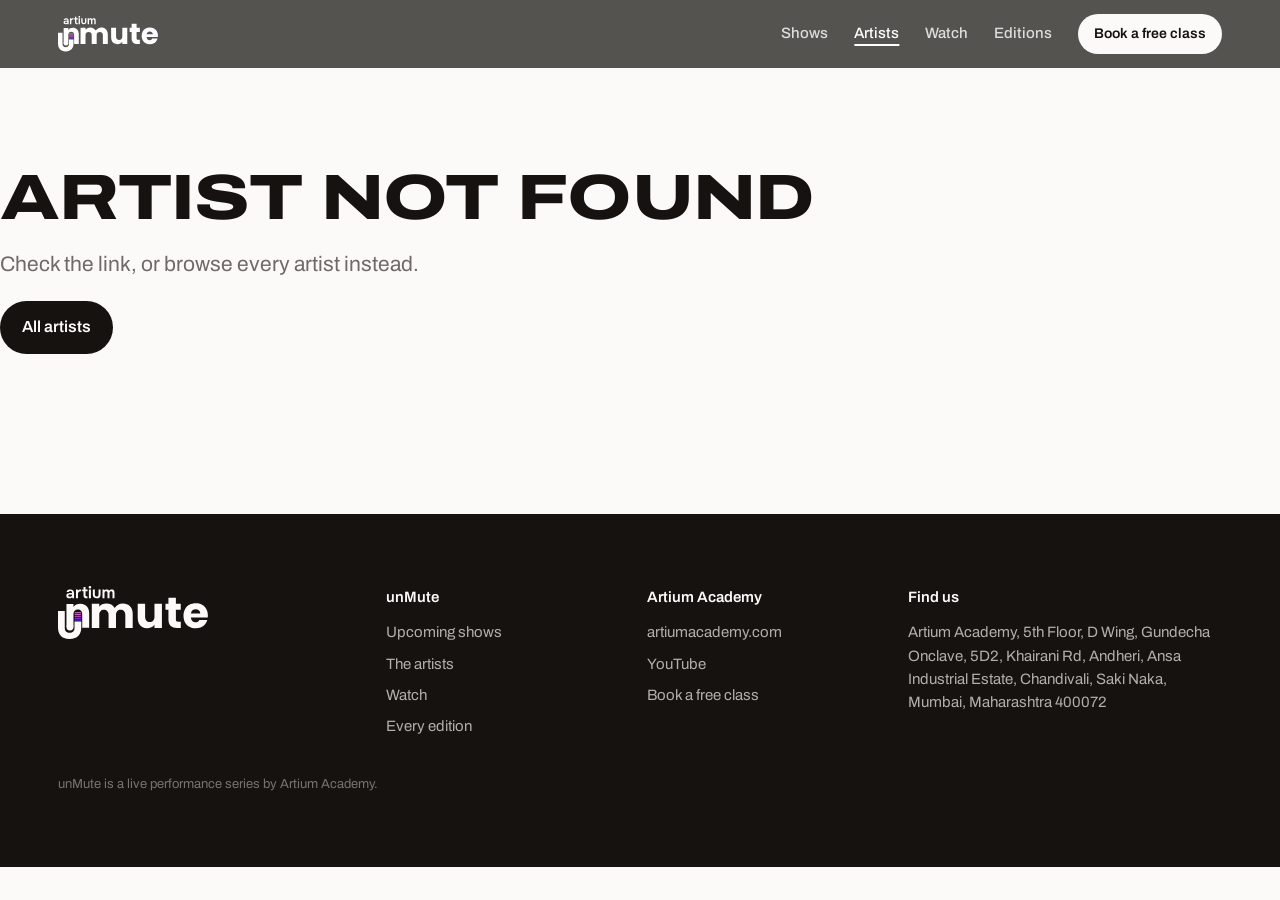
==== commit fd1f99cd: "Add files via upload" ====
--- a/index.html
+++ b/index.html
@@ -3,345 +3,222 @@
 <head>
 <meta charset="utf-8">
 <meta name="viewport" content="width=device-width, initial-scale=1, viewport-fit=cover">
-<title>unMute by Artium Academy</title>
-<meta name="description" content="unMute is Artium Academy's live performance series. Upcoming shows, the artists, and every performance on YouTube.">
+<title>unMute artist</title>
+<meta name="description" content="An artist of unMute, Artium Academy's live performance series.">
 <meta name="theme-color" content="#16120F">
-<meta property="og:title" content="unMute by Artium Academy">
-<meta property="og:description" content="Live performances by the learners and teachers of Artium Academy.">
-<meta property="og:image" content="https://res.cloudinary.com/dd7s6bb58/image/upload/c_fill,w_1200,h_630,g_center,q_auto,f_jpg/v1791348629/Screenshot_2026-10-07_at_10.10.00_AM_r21uxz.png">
 <link rel="preconnect" href="https://fonts.googleapis.com">
 <link rel="preconnect" href="https://fonts.gstatic.com" crossorigin>
 <link href="https://fonts.googleapis.com/css2?family=Archivo:wdth,wght@62..125,100..900&display=swap" rel="stylesheet">
-<link rel="stylesheet" href="site.css">
+<link rel="stylesheet" href="../site.css">
 <style>
-  /* ---------- HERO ---------- */
-  .hero { position: relative; min-height: 100svh; background: var(--ink); color: #fff; overflow: hidden; display: flex; align-items: center; }
-  .strips { position: absolute; inset: -12% -6%; display: grid; grid-template-columns: repeat(3, 1fr); gap: 10px; opacity: 0; transform: rotate(-4deg); animation: fade 1.8s ease .2s forwards; }
-  @media (min-width: 900px) { .strips { grid-template-columns: repeat(5, 1fr); } }
-  .strip { overflow: hidden; }
-  .strip .track { display: grid; gap: 10px; animation: up 80s linear infinite; }
-  .strip:nth-child(even) .track { animation-direction: reverse; animation-duration: 95s; }
-  .strip img { width: 100%; aspect-ratio: 4 / 5; object-fit: cover; border-radius: 3px; filter: grayscale(1) contrast(1.1) brightness(.8); }
-  @keyframes up { to { transform: translateY(-50%); } }
-  @keyframes fade { to { opacity: 1; } }
-  .hero::before { content: ""; position: absolute; inset: 0; z-index: 1; background: radial-gradient(ellipse 72% 58% at 50% 50%, rgba(22,18,15,.93) 0%, rgba(22,18,15,.76) 55%, rgba(22,18,15,.5) 100%); }
-  .hero-in { position: relative; z-index: 2; width: 100%; padding-top: 120px; padding-bottom: 80px; display: grid; justify-items: center; text-align: center; }
-  .hero h1 { margin: 0; width: min(90vw, 860px); }
-  .hero h1 .unmute-logo { visibility: hidden; } /* placeholder: the visible logo is the one that flies to the header */
-  .hero-line { margin: clamp(26px, 4vw, 44px) 0 0; font-size: clamp(18px, 2.1vw, 24px); color: rgba(255,255,255,.86); max-width: 34ch; opacity: 0; animation: fade 1s ease .6s forwards; }
-
-  .ticket { margin-top: clamp(34px, 5vw, 52px); display: grid; grid-template-columns: 1fr auto; text-decoration: none; color: var(--ink); text-align: left;
-    width: min(100%, 520px); filter: drop-shadow(0 18px 30px rgba(0,0,0,.45)); transform: rotate(-2deg);
-    opacity: 0; animation: ticketIn .7s cubic-bezier(.3,1.4,.5,1) 1.1s forwards; transition: transform .25s var(--ease); }
-  .ticket:hover { transform: rotate(0deg) scale(1.02); }
-  @keyframes ticketIn { from { opacity: 0; transform: translateY(40px) rotate(-8deg); } to { opacity: 1; transform: rotate(-2deg); } }
-  .ticket .main, .ticket .stub { background: var(--yellow); padding: 18px 20px; }
-  .ticket .main { border-radius: 14px 0 0 14px;
-    -webkit-mask: radial-gradient(circle 10px at 100% 0, transparent 98%, #000) top right / 100% 51% no-repeat, radial-gradient(circle 10px at 100% 100%, transparent 98%, #000) bottom right / 100% 51% no-repeat;
-            mask: radial-gradient(circle 10px at 100% 0, transparent 98%, #000) top right / 100% 51% no-repeat, radial-gradient(circle 10px at 100% 100%, transparent 98%, #000) bottom right / 100% 51% no-repeat; }
-  .ticket .stub { border-radius: 0 14px 14px 0; border-left: 1.5px dashed rgba(22,18,15,.4); display: grid; place-content: center; text-align: center; min-width: 120px;
-    -webkit-mask: radial-gradient(circle 10px at 0 0, transparent 98%, #000) top left / 100% 51% no-repeat, radial-gradient(circle 10px at 0 100%, transparent 98%, #000) bottom left / 100% 51% no-repeat;
-            mask: radial-gradient(circle 10px at 0 0, transparent 98%, #000) top left / 100% 51% no-repeat, radial-gradient(circle 10px at 0 100%, transparent 98%, #000) bottom left / 100% 51% no-repeat; }
-  .ticket .tk { display: block; font-weight: 700; font-size: 15px; }
-  .ticket .city { display: block; font-weight: 800; font-stretch: 75%; font-size: clamp(48px, 11vw, 66px); line-height: .9; letter-spacing: -.015em; margin: 4px 0 8px; }
-  .ticket .when { font-size: 15px; font-weight: 600; }
-  .ticket .num { display: block; font-weight: 800; font-stretch: 75%; font-size: 56px; line-height: .85; }
-  .ticket .stub small { display: block; font-size: 14px; font-weight: 600; }
-  .ticket .go { margin-top: 8px; font-weight: 700; font-size: 14px; text-decoration: underline; text-underline-offset: 4px; }
-
-  section.s { padding: clamp(84px, 11vw, 150px) 0; }
-  .head { display: flex; flex-wrap: wrap; align-items: end; justify-content: space-between; gap: 14px 30px; margin-bottom: clamp(32px, 5vw, 60px); }
-  .head p { margin: 0; color: var(--soft); max-width: 38ch; }
-
-  /* ---------- UPCOMING ---------- */
-  .show-list { list-style: none; margin: 0; padding: 0; border-top: 2px solid var(--ink); }
-  .show { border-bottom: 1px solid var(--line); }
-  .show > a, .show > div { display: grid; grid-template-columns: 1fr auto; gap: 8px 20px; align-items: center; padding: 28px 0; text-decoration: none; }
-  .show-date { grid-column: 1 / -1; }
-  .show-city { font-size: clamp(36px, 7.4vw, 92px); transition: color .2s; }
-  .show-note { grid-column: 1 / -1; color: var(--soft); max-width: 48ch; }
-  .show.tba .show-city + .soon { grid-column: 1 / -1; color: var(--soft); }
-  .show-card { width: clamp(96px, 18vw, 210px); border-radius: 4px; box-shadow: 0 14px 28px -16px rgba(22,18,15,.55); transition: transform .4s var(--ease); }
-  .show a:hover .show-card { transform: scale(1.04) rotate(-1deg); }
-  .show a:hover .show-city { color: var(--pink); }
-  .show-go { grid-column: 1 / -1; justify-self: start; }
-  .show.tba .show-city { color: rgba(22,18,15,.3); }
-  @media (min-width: 900px) {
-    .show > a, .show > div { grid-template-columns: 240px 1fr auto; gap: 6px 40px; padding: 34px 0; }
-    .show-date { grid-column: 1; align-self: start; padding-top: 10px; }
-    .show-city { grid-column: 2; } .show-card { grid-column: 3; grid-row: 1 / span 3; }
-    .show-note, .show-go { grid-column: 2; }
+  body { background: var(--white); }
+
+  /* ---------- HERO: big photo, not the full screen, name bottom-left ---------- */
+  .ahero { position: relative; height: min(76svh, 860px); min-height: 440px; background: var(--ink); color: #fff; overflow: hidden; }
+  .ahero > img { position: absolute; inset: 0; width: 100%; height: 100%; object-fit: cover; }
+  @media (prefers-reduced-motion: no-preference) { .ahero > img { animation: settle 2.2s var(--ease) both; } }
+  @keyframes settle { from { transform: scale(1.05); opacity: 0; } to { transform: none; opacity: 1; } }
+  .ahero::after { content: ""; position: absolute; inset: 0; background: linear-gradient(180deg, rgba(22,18,15,.35) 0%, rgba(22,18,15,0) 25%, rgba(22,18,15,0) 55%, rgba(22,18,15,.78) 100%); }
+  .ahero .name { position: absolute; z-index: 2; left: 0; right: 0; bottom: clamp(28px, 5vw, 64px); }
+  .ahero h1 { font-size: clamp(34px, 6.2vw, 92px); max-width: 14ch; }
+  .ahero .line { margin: 12px 0 0; font-size: clamp(16px, 1.6vw, 19px); color: rgba(255,255,255,.85); }
+  /* portrait photos: the photo also glows behind itself as a blurred backdrop, and the sharp portrait sits
+     on the right at its own proportions, with the name running across its edge */
+  .ahero.tall { --pad: clamp(24px, 4vw, 44px); background: #14100D; }
+  .ahero.tall > img.amb { inset: -12%; width: 124%; height: 124%; filter: blur(56px) saturate(1.25) brightness(.5); animation: none; }
+  .ahero.tall > img.pic { inset: auto; top: var(--pad); height: calc(100% - 2 * var(--pad)); width: auto; aspect-ratio: 4 / 5; max-width: 46%;
+    right: max(var(--gutter), calc((100% - var(--max)) / 2 + var(--gutter))); border-radius: 3px; box-shadow: 0 32px 80px rgba(0,0,0,.5); }
+  .ahero.tall::after { background: linear-gradient(0deg, rgba(14,10,8,.6) 0%, rgba(14,10,8,0) 42%); }
+  @media (max-width: 760px) {
+    .ahero.tall { height: auto; min-height: 0; padding: 28px 0 34px; display: flex; flex-direction: column; align-items: center; gap: 24px; }
+    .ahero.tall > img.pic { position: relative; top: auto; right: auto; height: auto; width: min(70%, 340px); max-width: none; z-index: 1; }
+    .ahero.tall .name { position: relative; bottom: auto; z-index: 2; }
+    .ahero.tall::after { display: none; }
   }
-
-  /* ---------- PHOTO BAND ---------- */
-  .band { position: relative; margin: 0; }
-  .band img { width: 100%; height: clamp(320px, 62vw, 760px); object-fit: cover; }
-  .band figcaption { max-width: var(--max); margin: 0 auto; padding: 14px var(--gutter) 0; font-size: 14px; color: var(--soft); }
-
-  /* ---------- HOW IT WORKS ---------- */
-  .steps { list-style: none; margin: 0; padding: 0; display: grid; gap: 40px; counter-reset: st; }
-  @media (min-width: 860px) { .steps { grid-template-columns: repeat(3, 1fr); gap: 48px; } }
-  .steps li { counter-increment: st; border-top: 2px solid var(--ink); padding-top: 22px; }
-  .steps li::before { content: "0" counter(st); display: block; font-weight: 700; font-size: 14px; color: var(--pink); margin-bottom: 18px; }
-  .steps h3 { font-size: clamp(22px, 2.4vw, 30px); margin-bottom: 12px; }
-  .steps p { margin: 0; color: var(--soft); max-width: 34ch; }
-
-  /* ---------- WATCH ---------- */
-  .watch-s { background: var(--ink); color: var(--white); }
-  .watch-s .head p { color: rgba(251,250,248,.6); }
-  .watch-s .ulink:hover { color: var(--yellow); }
-  .videos { display: grid; gap: 48px 28px; }
-  @media (min-width: 760px) { .videos { grid-template-columns: 1fr 1fr; } .video.big { grid-column: 1 / -1; } }
-  @media (min-width: 1080px) { .videos { grid-template-columns: repeat(4, 1fr); } .video.big { grid-column: 1 / -1; } }
-  .player { position: relative; aspect-ratio: 16 / 9; background: #000; overflow: hidden; border-radius: 6px; }
-  .player button { all: unset; cursor: pointer; position: absolute; inset: 0; display: block; }
-  .player img { width: 100%; height: 100%; object-fit: cover; transition: transform .7s var(--ease), filter .4s; filter: brightness(.88); }
-  .player button:hover img { transform: scale(1.03); filter: none; }
-  .player button:focus-visible { outline: 2px solid var(--yellow); outline-offset: -2px; }
-  .play { position: absolute; left: 14px; bottom: 14px; width: 52px; height: 52px; border-radius: 50%; background: var(--white); display: grid; place-items: center; transition: background .15s; }
-  .play::before { content: ""; margin-left: 4px; border-left: 15px solid var(--ink); border-top: 9px solid transparent; border-bottom: 9px solid transparent; }
-  .video.big .play { width: 72px; height: 72px; left: 24px; bottom: 24px; }
-  .player button:hover .play { background: var(--yellow); }
-  .player iframe { position: absolute; inset: 0; width: 100%; height: 100%; border: 0; }
-  .video h3 { font-size: clamp(16px, 1.6vw, 19px); margin: 16px 0 4px; }
-  .video.big h3 { font-size: clamp(26px, 3.4vw, 44px); margin-top: 22px; }
-  .video .who { margin: 0; font-size: 15px; color: rgba(251,250,248,.7); }
-  .video .who a { color: var(--white); text-decoration: none; font-weight: 600; } .video .who a:hover { color: var(--yellow); }
-  .video blockquote { margin: 14px 0 0; font-size: clamp(18px, 1.8vw, 22px); line-height: 1.4; max-width: 46ch; color: rgba(251,250,248,.9); }
-
-  /* ---------- ROLL CALL ---------- */
-  .roll { background: var(--ink); color: var(--white); overflow: hidden; padding-top: 0 !important; }
-  .roll .head p { color: rgba(251,250,248,.6); }
-  .names { display: grid; gap: 4px; border-top: 1px solid rgba(255,255,255,.12); padding-top: clamp(28px, 4vw, 48px); }
-  .names .row { display: flex; width: max-content; animation: slide 110s linear infinite; }
-  .names .row.b { animation-duration: 130s; animation-direction: reverse; }
-  .names:hover .row, .names:focus-within .row { animation-play-state: paused; }
-  @keyframes slide { to { transform: translateX(-50%); } }
-  .names .set { display: flex; }
-  .names a { font-weight: 800; font-stretch: 125%; text-transform: uppercase; font-size: clamp(34px, 6vw, 84px); line-height: 1.08; white-space: nowrap; text-decoration: none; transition: color .2s, -webkit-text-stroke-color .2s; padding-right: .6em; }
-  .names a::after { content: "✶"; color: var(--pink); font-size: .45em; vertical-align: .6em; padding-left: .6em; -webkit-text-stroke: 0; }
-  .names .row.b a { color: transparent; -webkit-text-stroke: 1.2px rgba(251,250,248,.55); }
-  .names .row.b a::after { color: var(--yellow); }
-  .names a:hover, .names a:focus-visible { color: var(--yellow) !important; -webkit-text-stroke-color: transparent !important; }
-  @media (prefers-reduced-motion: reduce) { .names .row { width: auto; } .names .set + .set { display: none; } .names .set { flex-wrap: wrap; } }
-
-  /* ---------- EDITIONS ---------- */
-  .eds { list-style: none; margin: 0; padding: 0; border-top: 2px solid var(--ink); }
-  .ed a { display: grid; grid-template-columns: 44px 1fr auto; gap: 6px 16px; align-items: baseline; padding: 22px 0; border-bottom: 1px solid var(--line); text-decoration: none; transition: background .25s, padding .35s var(--ease); }
-  .ed a:hover { background: var(--white); padding-left: 14px; padding-right: 14px; }
-  .ed .n { font-weight: 600; font-size: 14px; color: var(--soft); }
-  .ed h3 { font-size: clamp(24px, 3.4vw, 42px); }
-  .ed .meta { grid-column: 2 / -1; color: var(--soft); font-size: 16px; }
-  .ed .tag { font-size: 12px; padding: 5px 9px; border-radius: 5px; background: var(--paper-2); white-space: nowrap; }
-  .ed .tag.up { background: var(--yellow); }
-  .live .head h2 { font-size: clamp(36px, 7vw, 92px); max-width: 12ch; }
-  .live .posts { grid-auto-flow: column; grid-template-columns: none; grid-auto-columns: min(62%, 250px); overflow-x: auto; scroll-snap-type: x mandatory; scrollbar-width: none; padding-bottom: 4px; }
-  .live .post { scroll-snap-align: start; }
-  .video .new { display: inline-block; margin-top: 16px; font-size: 12px; padding: 4px 8px; border-radius: 5px; background: var(--yellow); color: var(--ink); }
-  @media (min-width: 900px) { .ed a { grid-template-columns: 60px 340px 1fr auto; } .ed .meta { grid-column: 3; } }
-
-  /* ---------- JOIN ---------- */
-  .join { background: var(--pink); color: var(--white); }
-  .join h2 { font-size: clamp(34px, 6vw, 80px); max-width: 15ch; }
-  .join p { font-size: clamp(18px, 2.2vw, 22px); max-width: 36ch; margin: 24px 0 32px; }
-  .join .tape { transform: rotate(-3deg); margin-bottom: 28px; }
-  .join .btn:hover { background: var(--yellow); color: var(--ink); }
-
-  @media (prefers-reduced-motion: reduce) { .strips, .hero-line, .ticket { opacity: 1 !important; } }
+  .ahero.none .ghost { position: absolute; inset: 0; display: grid; place-items: center; font-weight: 800; font-stretch: 125%; text-transform: uppercase; font-size: 22vw; line-height: .8; color: rgba(255,255,255,.05); white-space: nowrap; overflow: hidden; }
+
+  /* ---------- DATE + WATCH ---------- */
+  .event { padding: clamp(44px, 6vw, 72px) 0; }
+  .event .wrap { display: grid; gap: 40px; align-items: start; }
+  @media (min-width: 960px) { .event .wrap { grid-template-columns: 1fr 1.15fr; } }
+  .when { font-size: clamp(30px, 3.6vw, 46px); }
+  .where { margin: 14px 0 0; font-size: 18px; }
+  .where a { text-underline-offset: 4px; text-decoration-thickness: 1.5px; } .where a:hover { color: var(--pink); }
+  .pill { display: inline-block; margin-top: 22px; background: var(--paper-2); border-radius: 6px; padding: 8px 12px; }
+  .pill.up { background: var(--yellow); }
+  .apost { padding: clamp(64px, 9vw, 110px) 0 0; }
+  .apost h2 { font-size: clamp(26px, 3.4vw, 42px); margin-bottom: clamp(24px, 3.4vw, 40px); }
+  .watch { display: grid; grid-template-columns: 1fr; background: var(--paper); border-radius: 14px; overflow: hidden; }
+  @media (min-width: 560px) { .watch { grid-template-columns: 240px 1fr; } }
+  .watch .l { padding: 18px; display: grid; gap: 14px; align-content: start; }
+  .watch .yt { font-weight: 700; font-size: 14px; display: flex; align-items: center; gap: 8px; }
+  .watch .yt i { width: 22px; height: 15px; border-radius: 4px; background: #FF0033; position: relative; }
+  .watch .yt i::after { content: ""; position: absolute; left: 8px; top: 4px; border-left: 7px solid #fff; border-top: 3.5px solid transparent; border-bottom: 3.5px solid transparent; }
+  .watch .th { aspect-ratio: 16 / 9; border-radius: 6px; overflow: hidden; background: var(--ink); }
+  .watch .th img { width: 100%; height: 100%; object-fit: cover; }
+  .watch .btn { justify-content: center; }
+  .watch .r { background: var(--paper-2); padding: 18px 22px; display: grid; align-content: space-between; gap: 18px; }
+  .watch ol { list-style: none; margin: 0; padding: 0; counter-reset: s; }
+  .watch li { counter-increment: s; display: grid; grid-template-columns: 26px 1fr; padding: 12px 0; border-bottom: 1px solid var(--line); }
+  .watch li::before { content: counter(s); color: var(--soft); }
+  .watch li .song { text-decoration: none; font-weight: 500; } .watch li .song:hover { color: var(--pink); }
+  .watch li small { grid-column: 2; display: block; font-size: 13px; color: var(--soft); }
+  .watch .ext { font-weight: 600; font-size: 15px; text-decoration: none; display: inline-flex; gap: 6px; align-items: center; }
+  .watch .ext:hover { color: var(--pink); }
+  .watch .ext svg { width: 12px; height: 12px; }
+  .watch.empty .r { display: none; }
+  .watch.empty { grid-template-columns: 1fr; }
+  .watch.empty .l { padding: 26px; }
+
+  /* ---------- ABOUT: dark panel + black-and-white portrait ---------- */
+  .about { padding: 0 clamp(0px, 2vw, 32px); }
+  .about .panel { max-width: 1440px; margin: 0 auto; display: grid; background: var(--ink); color: var(--white); }
+  @media (min-width: 900px) { .about .panel { grid-template-columns: 46% 1fr; min-height: 560px; } }
+  .about .txt { padding: clamp(36px, 6vw, 84px); align-self: center; }
+  .about h2 { font-size: clamp(30px, 3.6vw, 48px); }
+  .about .sub { margin: 10px 0 30px; font-size: 19px; color: rgba(251,250,248,.85); }
+  .about .bio { font-size: 17px; line-height: 1.6; max-width: 48ch; color: rgba(251,250,248,.9); }
+  .about .bio p { margin: 0 0 1em; }
+  .about .bio.clamp { display: -webkit-box; -webkit-line-clamp: 5; -webkit-box-orient: vertical; overflow: hidden; }
+  .about .more { all: unset; cursor: pointer; font-size: 15px; text-decoration: underline; text-underline-offset: 5px; }
+  .about .more:focus-visible { outline: 2px solid var(--yellow); outline-offset: 3px; }
+  .about .story { display: inline-block; margin-top: 18px; font-size: 15px; text-underline-offset: 5px; }
+  .about .story:hover { color: var(--yellow); }
+  .about .pic { position: relative; min-height: 420px; background: #2a2420; }
+  .about .pic .credit { position: absolute; right: 14px; bottom: 12px; z-index: 1; font-size: 12px; color: rgba(251,250,248,.75); }
+  .about .pic img { position: absolute; inset: 0; width: 100%; height: 100%; object-fit: cover; filter: grayscale(1) contrast(1.06); }
+
+  /* ---------- QUOTE ---------- */
+  .quote { padding: clamp(80px, 11vw, 150px) 0; }
+  .quote blockquote { margin: 0; max-width: 26ch; font-weight: 400; font-stretch: 100%; font-size: clamp(28px, 3.8vw, 50px); line-height: 1.18; letter-spacing: -.015em; text-wrap: balance; }
+  .quote cite { display: block; margin-top: 24px; font-style: normal; color: var(--soft); }
+
+  /* ---------- EVENT INFORMATION ---------- */
+  .info { padding: 0 0 clamp(80px, 10vw, 130px); }
+  .info .wrap { display: grid; gap: 40px; }
+  @media (min-width: 960px) { .info .wrap { grid-template-columns: 1fr 1.15fr; gap: 80px; } }
+  .info h2 { margin-bottom: 22px; }
+  .info p.lede { margin: 0 0 20px; }
+  .info .faq { border-top: 1px solid var(--line); }
+
+  /* ---------- ALSO ON STAGE ---------- */
+  .rail { padding: clamp(72px, 9vw, 120px) 0; background: var(--paper); }
+  .rail .head { display: flex; justify-content: space-between; align-items: end; gap: 20px; flex-wrap: wrap; margin-bottom: 32px; }
+  .rail .track { display: grid; grid-auto-flow: column; grid-auto-columns: clamp(170px, 22vw, 250px); gap: 18px; overflow-x: auto; scroll-snap-type: x mandatory; padding: 0 var(--gutter) 12px; scrollbar-width: thin; }
+  .rail .track > * { scroll-snap-align: start; }
+  @media (min-width: 1320px) { .rail .track { padding-left: calc((100vw - var(--max)) / 2 + var(--gutter)); } }
+  .missing { padding: 100px 0 160px; }
 </style>
 </head>
-<body data-root="">
-
+<body data-root="../">
 <div id="site-header"></div>
-
-<main>
-  <section class="hero" aria-label="unMute">
-    <div class="strips" id="strips" aria-hidden="true"></div>
-    <div class="hero-in wrap">
-      <h1 id="hero-logo"><span class="sr">unMute by Artium Academy</span></h1>
-      <p class="hero-line">Live performances by the learners and teachers of Artium Academy.</p>
-      <div id="ticket"></div>
-    </div>
-  </section>
-
-  <section class="s live" id="live" hidden></section>
-
-  <section class="s" id="shows">
-    <div class="wrap">
-      <div class="head">
-        <h2 class="d">Upcoming</h2>
-        <p>Each edition is recorded, and the performances go up on YouTube in the weeks after.</p>
-      </div>
-      <ol class="show-list" id="show-list"></ol>
-    </div>
-  </section>
-
-  <figure class="band">
-    <img src="https://res.cloudinary.com/dd7s6bb58/image/upload/c_fill,g_auto,w_2400,h_1100,q_auto,f_auto/v1791348629/Screenshot_2026-10-07_at_10.10.00_AM_r21uxz.png" alt="Bhavya Tumuluru singing at unMute Hyderabad, with Kolipaka Veeraswamy on mridangam and Koundinya Pannala on violin" loading="lazy">
-    <figcaption>Bhavya Tumuluru with Kolipaka Veeraswamy and Koundinya Pannala, unMute Hyderabad, May 2026</figcaption>
-  </figure>
-
-  <section class="s" aria-labelledby="how-h">
-    <div class="wrap">
-      <div class="head"><h2 class="d" id="how-h">How unMute works</h2><p>New month, new city.</p></div>
-      <ol class="steps">
-        <li><h3 class="d">Audition</h3><p>Artium learners audition for a place on the lineup.</p></li>
-        <li><h3 class="d">Perform</h3><p>Each edition is one evening in one city, in front of a live audience. Learners and their teachers perform side by side.</p></li>
-        <li><h3 class="d">Release</h3><p>Every set is professionally recorded and produced, then published on Artium’s YouTube channel.</p></li>
-      </ol>
-    </div>
-  </section>
-
-  <section class="s" id="artists" style="padding-top:0">
-    <div class="wrap">
-      <div class="head"><h2 class="d">Artists</h2><p id="artists-lede"></p></div>
-      <div class="agrid" id="artist-teaser"></div>
-      <p style="margin:clamp(36px,5vw,56px) 0 0"><a class="btn" id="all-artists" href="artists/index.html">All artists</a></p>
-    </div>
-  </section>
-
-  <section class="s watch-s" id="watch">
-    <div class="wrap">
-      <div class="head"><h2 class="d">Watch</h2><a class="ulink" href="https://www.youtube.com/channel/UCb4wuyVXjQ_a3_jVXi9hgPg" target="_blank" rel="noopener">All performances on YouTube</a></div>
-      <div class="videos" id="videos"></div>
-    </div>
-  </section>
-
-  <section class="s roll" aria-labelledby="roll-h">
-    <div class="wrap"><div class="head"><h2 class="d" id="roll-h">Everyone on the lineup so far</h2><p>Select a name to open their page.</p></div></div>
-    <div class="names" id="names"></div>
-  </section>
-
-  <section class="s" id="editions">
-    <div class="wrap">
-      <div class="head"><h2 class="d">Editions</h2><p>Every unMute, in order.</p></div>
-      <ol class="eds" id="eds"></ol>
-    </div>
-  </section>
-
-  <section class="s join">
-    <div class="wrap">
-      <span class="tape">15% off after your trial</span>
-      <h2 class="d">Every name up there started with one class.</h2>
-      <p>Book a free trial class at Artium Academy. If you enrol after it, the course is 15% off.</p>
-      <a class="btn" id="join-cta" href="#">Book a free trial class</a>
-    </div>
-  </section>
-</main>
-
+<main id="page"></main>
 <div id="site-footer"></div>
 
-<script src="data.js"></script>
-<script src="site.js"></script>
+<script src="../data.js"></script>
+<script src="../site.js"></script>
 <script>
 (function () {
-  var U = UM, D = U.D, esc = U.esc;
-  U.mount('', 'home');
-
-  /* the big logo flies up into the header and stays there; tapping it goes back to the top */
-  var anchor = document.getElementById('hero-logo');
-  anchor.insertAdjacentHTML('beforeend', U.logo(''));
-  var fly = document.createElement('a');
-  fly.className = 'flylogo'; fly.href = '#'; fly.setAttribute('aria-label', 'unMute, back to the top');
-  fly.innerHTML = U.logo('', 'artium unMute');
-  document.body.appendChild(fly);
-  fly.addEventListener('click', function (ev) { ev.preventDefault(); window.scrollTo({ top: 0, behavior: 'smooth' }); });
-  U.meter(fly.querySelector('svg'));
-  var head = document.querySelector('.top.home'), slot = head.querySelector('.mark-slot'), hero = document.querySelector('.hero'), g = {};
-  function measure() {
-    var a = anchor.querySelector('svg').getBoundingClientRect(), s = slot.getBoundingClientRect();
-    g = { top: a.top + window.scrollY, left: a.left, w: a.width, eTop: s.top, eLeft: s.left, eW: s.width };
-    fly.style.width = g.w + 'px';
-    place();
+  var U = UM, esc = U.esc;
+  U.mount('artists', 'dark');
+  var slug = new URLSearchParams(location.search).get('a') || location.hash.slice(1);
+  var a = U.artist(slug), page = document.getElementById('page');
+  if (!a) {
+    page.innerHTML = '<div class="wrap missing"><h1 class="d" style="font-size:clamp(34px,5vw,64px)">Artist not found</h1><p class="lede soft">Check the link, or browse every artist instead.</p><a class="btn" href="../artists/index.html">All artists</a></div>';
+    return;
   }
-  function place() {
-    var y = window.scrollY, dist = Math.max(1, g.top - g.eTop), p = Math.min(1, Math.max(0, y / dist));
-    var x = g.left + (g.eLeft - g.left) * p, top = Math.max(g.eTop, g.top - y), k = 1 + (g.eW / g.w - 1) * p;
-    fly.style.transform = 'translate(' + x.toFixed(1) + 'px,' + top.toFixed(1) + 'px) scale(' + k.toFixed(4) + ')';
-    var solid = y > hero.offsetHeight - 90;
-    head.classList.toggle('solid', solid); fly.classList.toggle('docked', solid);
+  var e = U.ed(a.ed), past = U.isPast(e), first = a.name.split(' ')[0], song = a.songs && a.songs[0];
+  var line = a.line || U.desig(a);
+  document.title = a.name + ' | unMute ' + e.city;
+  document.querySelector('meta[name=description]').content = a.name + ', ' + line + '. ' + (past ? 'Performed' : 'Performing') + ' at unMute ' + e.city + ', ' + U.dateMed(e) + '.';
+
+  var ph = a.photos || [];
+  // wide photo for the top of the page on desktop; on a phone a wide frame crops to a soft sliver, so it gets the portrait
+  var narrow = window.matchMedia && window.matchMedia('(max-width: 760px)').matches;
+  var heroSrc = a.heroPhoto && !narrow ? U.photo(a.heroPhoto, 2400, 0, true) : ph.length ? U.photo(ph[0], 2400, 0, true) : null;
+  var aboutSrc = ph.length ? U.photo(ph[2] || ph[1] || ph[0], 1100, 1100) : null;
+  var ext = '<svg viewBox="0 0 12 12" aria-hidden="true"><path d="M3 1h8v8M11 1 1 11" fill="none" stroke="currentColor" stroke-width="1.6"/></svg>';
+  var yt = a.video ? 'https://www.youtube.com/watch?v=' + a.video : '';
+
+  /* event row: date + watch card */
+  var watch = a.video
+    ? '<div class="watch"><div class="l"><span class="yt"><i></i>YouTube</span><a class="th" href="' + yt + '" target="_blank" rel="noopener" aria-label="Watch ' + esc(song) + ' on YouTube"><img src="https://i.ytimg.com/vi/' + a.video + '/maxresdefault.jpg" alt=""></a><a class="btn" href="' + yt + '" target="_blank" rel="noopener"><span class="tri"></span>Play</a></div>' +
+      '<div class="r"><ol>' + (a.vids || [{ id: a.video, song: song }]).map(function (v) {
+        return '<li><a class="song" href="https://www.youtube.com/watch?v=' + v.id + '" target="_blank" rel="noopener">' + esc(v.song) + '</a>' + (v.with ? '<small>with ' + esc(v.with) + '</small>' : '') + '</li>';
+      }).join('') + '</ol><a class="ext" href="' + yt + '" target="_blank" rel="noopener">Watch on YouTube ' + ext + '</a></div></div>'
+    : '<div class="watch empty"><div class="l"><span class="label">' + (a.songs && a.songs.length ? (past ? 'Performed' : 'On the setlist') : 'Setlist') + '</span>' +
+      (a.songs && a.songs.length ? '<p style="margin:0;font-size:20px">' + a.songs.map(esc).join(', ') + '</p>' : '<p class="soft" style="margin:0">To be announced.</p>') +
+      '<p class="soft" style="margin:0;font-size:15px">' + (a.pending ? 'The full performance is out on YouTube on ' + U.dayLabel(a.out) + '.' : past ? 'The video for this set will be on Artium’s YouTube channel.' : 'The performance will be recorded and released after the show.') + '</p>' + '</div></div>';
+
+  /* about panel copy */
+  var bio = a.bio || (first + (past ? ' performed at ' : ' performs at ') + 'unMute ' + e.city + ' on ' + U.dateMed(e) + (e.venue ? ', at ' + e.venue : '') + '.' + (a.with ? (/^duet/.test(a.with) ? ' Singing a ' + a.with + '.' : ' On stage ' + (/^with /.test(a.with) ? a.with : 'with ' + a.with) + '.') : ''));
+  var duets = (a.vids || []).filter(function (v) { return v.with; }).map(function (v) { return v.song + ' with ' + v.with; });
+  var bioMore = [a.teacher ? 'Learns with ' + a.teacher + '.' : '', a.with && a.bio ? 'On stage: ' + a.with + '.' : '', duets.length && !a.bio ? 'Also sang ' + duets.join(', and ') + '.' : ''].filter(Boolean).join(' ');
+
+  // their posts, minus the full performance (that's already in the Watch card above)
+  var myPosts = U.feed(null, a.slug).filter(function (x) { return x.p.type !== 'performance'; });
+
+  var others = U.artistsOf(a.ed).filter(function (x) { return x.slug !== a.slug; })
+    .sort(function (x, y) { return ((y.photos || []).length) - ((x.photos || []).length); });
+
+  page.innerHTML =
+    '<section class="ahero' + (heroSrc ? '' : ' none') + '">' +
+      (heroSrc ? '<img src="' + heroSrc.src + '" style="object-position:' + heroSrc.pos + ' 30%" alt="' + esc(a.name) + ' at unMute ' + esc(e.city) + '" fetchpriority="high">' : '<div class="ghost" aria-hidden="true">' + esc(first) + '</div>') +
+      '<div class="name"><div class="wrap"><h1 class="d">' + esc(a.name) + '</h1><p class="line">' + esc(line) + '</p></div></div></section>' +
+
+    '<section class="event"><div class="wrap"><div>' +
+      '<p class="d when">' + U.dateMed(e) + '</p>' +
+      '<p class="where"><a href="' + U.editionURL(e) + '">unMute ' + esc(e.city) + '</a>' + (e.venue ? ', ' + esc(e.venue) : '') + '</p>' +
+      '<span class="pill label' + (!past || (a.out && !a.pending && U.isLive(e)) ? ' up' : '') + '">' + (a.out && !a.pending && U.isLive(e) ? 'Out now on YouTube' : a.pending ? 'Performance out ' + U.dayLabel(a.out) : past ? 'Edition ' + e.n + ', performed' : 'Edition ' + e.n + ', coming up') + '</span>' +
+    '</div>' + watch + '</div></section>' +
+
+    '<section class="about"><div class="panel"><div class="txt"><h2 class="d">' + esc(a.name) + '</h2><p class="sub">' + esc(line) + '</p>' +
+      '<div class="bio clamp" id="bio"><p>' + esc(bio) + '</p>' + (bioMore ? '<p>' + esc(bioMore) + '</p>' : '') + '</div>' +
+      '<button class="more" type="button" id="more" hidden>More</button>' +
+      (a.ep ? '<br><a class="story" href="https://artium-newsletters.vercel.app/' + a.ep.replace('&', '%26') + '.html" target="_blank" rel="noopener">Read the full story</a>' : '') +
+    '</div>' + (aboutSrc ? '<div class="pic"><img src="' + aboutSrc.src + '" style="object-position:' + aboutSrc.pos + ' 30%" alt="" loading="lazy">' + (a.credit ? '<small class="credit">Photo: ' + U.esc(a.credit) + '</small>' : '') + '</div>' : '') + '</div></section>' +
+
+    (myPosts.length ? '<section class="apost" id="posts"><div class="wrap"><h2 class="d">More from ' + esc(first) + '</h2><div class="posts">' +
+      myPosts.map(function (x) { return U.postCard(x, false); }).join('') + '</div></div></section>' : '') +
+
+    (a.quote ? '<section class="quote"><div class="wrap"><blockquote>“' + esc(a.quote) + '”</blockquote><cite>' + esc(a.name) + '</cite></div></section>' : '<div style="height:clamp(72px,9vw,120px)"></div>') +
+
+    '<section class="info"><div class="wrap"><div><h2 class="d">Event information</h2><p class="lede">' + esc(e.note) + '</p>' +
+      (e.venue ? '<a class="ulink" href="https://www.google.com/maps/search/?api=1&query=' + encodeURIComponent(e.venue + ' ' + e.city) + '" target="_blank" rel="noopener">Open in Maps</a>' : '') + '</div>' +
+      '<div class="faq">' +
+        '<details><summary>What is unMute?</summary><p>unMute is Artium Academy’s live performance series. Each edition takes place in a different city, with a lineup of Artium learners and teachers.</p></details>' +
+        '<details><summary>How are performers chosen?</summary><p>By audition. Every Artium learner can try out for a place on the lineup.</p></details>' +
+        '<details><summary>Will the performance be recorded?</summary><p>Yes. Every set is professionally recorded and produced, then released on Artium’s YouTube channel in the weeks after the edition.</p></details>' +
+        '<details><summary>How can I learn with Artium?</summary><p>Book a free trial class with an Artium teacher. If you enrol after it, your first course is 15% off. <a class="ulink" href="' + U.trial('ARTIST', a.slug) + '">Book a free class</a></p></details>' +
+      '</div></div></section>' +
+
+    (others.length ? '<section class="rail"><div class="wrap head"><h2 class="d">Also at unMute ' + esc(e.city) + '</h2><a class="ulink" href="' + U.editionURL(e) + '">See the full lineup</a></div><div class="track">' +
+      others.map(function (x) { return U.card(x); }).join('') + '</div></section>' : '');
+
+  /* portrait photos get their own hero: sharp portrait on the right, the same photo blurred behind it */
+  var hero = page.querySelector('.ahero'), hi = page.querySelector('.ahero > img');
+  function makeTall() {
+    if (!hi || hero.classList.contains('tall')) return;
+    hero.classList.add('tall'); hi.classList.add('pic');
+    var amb = hi.cloneNode(); amb.className = 'amb'; amb.alt = ''; amb.setAttribute('aria-hidden', 'true'); amb.removeAttribute('fetchpriority');
+    hero.insertBefore(amb, hi);
   }
-  measure();
-  window.addEventListener('scroll', place, { passive: true });
-  window.addEventListener('resize', measure);
-  window.addEventListener('load', measure);
-  if (document.fonts) document.fonts.ready.then(measure);
-
-  /* photo strips behind the logo */
-  var pics = [];
-  D.artists.forEach(function (a) { (a.photos || []).forEach(function (p) { pics.push(U.photo(p, 360, 450)); }); });
-  var seen = {}; pics = pics.filter(function (p) { if (seen[p.src]) return false; seen[p.src] = 1; return true; });
-  var strips = document.getElementById('strips');
-  for (var c = 0; c < 5; c++) {
-    var mine = pics.filter(function (_, i) { return i % 5 === c; });
-    var imgs = mine.map(function (p) { return '<img src="' + p.src + '" style="object-position:' + p.pos + ' 30%" alt="" loading="lazy">'; }).join('');
-    strips.insertAdjacentHTML('beforeend', '<div class="strip"><div class="track">' + imgs + imgs + '</div></div>');
-  }
-
-  /* ticket for the next show */
-  var n = U.nextShow();
-  if (n) {
-    var d = U.daysTo(n);
-    document.getElementById('ticket').outerHTML =
-      '<a class="ticket" href="' + U.editionURL(n) + '"><span class="main"><span class="tk">next show</span><span class="city">' + esc(n.city) + '</span><span class="when">' + U.dateLong(n) + '</span></span>' +
-      '<span class="stub"><span class="num">' + Math.max(0, d) + '</span><small>' + (d <= 0 ? 'today' : d === 1 ? 'day to go' : 'days to go') + '</small><span class="go">See the show</span></span></a>';
-  }
-
-  /* upcoming */
-  document.getElementById('show-list').innerHTML = U.upcoming().map(function (e) {
-    var inner = '<span class="show-date label">' + U.dateLong(e) + '</span><span class="show-city d">' + esc(e.city) + '</span>' +
-      (e.postcard ? '<img class="show-card" src="' + U.postcard(e, 460) + '" alt="" loading="lazy">' : '');
-    if (e.tba) return '<li class="show tba"><div>' + inner + '<span class="soon">Date to be announced</span></div></li>';
-    return '<li class="show"><a href="' + U.editionURL(e) + '">' + inner + '<span class="show-go ulink">' + (U.artistsOf(e.id).length ? 'See the lineup' : 'Details') + '</span></a></li>';
-  }).join('');
-
-  /* artists: eight, people with two photos first */
-  var withPh = D.artists.filter(function (a) { return a.photos && a.photos.length; }).sort(function (a, b) { return (b.photos.length > 1) - (a.photos.length > 1); });
-  document.getElementById('artist-teaser').innerHTML = withPh.slice(0, 8).map(function (a) { return U.card(a); }).join('');
-  var cities = {}; D.editions.forEach(function (e) { if (U.artistsOf(e.id).length) cities[e.city] = 1; });
-  document.getElementById('artists-lede').textContent = D.artists.length + ' learners and teachers from ' + Object.keys(cities).length + ' cities, including the lineups still to come.';
-  document.getElementById('all-artists').textContent = 'All ' + D.artists.length + ' artists';
-
-  /* a city whose posts are going out right now leads the page */
-  var live = U.liveCities().sort(function (x, y) { return Date.parse(U.feed(y.id)[0].p.date) - Date.parse(U.feed(x.id)[0].p.date); })[0];
-  if (live) {
-    var lv = document.getElementById('live');
-    lv.innerHTML = '<div class="wrap"><div class="head"><h2 class="d">unMute ' + esc(live.city) + ' is out</h2>' +
-      '<p>New videos from the ' + esc(live.city) + ' lineup go up on Instagram and YouTube every few days. <a class="ulink" href="' + U.editionURL(live) + '#posts">See everything from ' + esc(live.city) + '</a></p></div>' +
-      '<div class="posts">' + U.feed(live.id).slice(0, 8).map(function (x) { return U.postCard(x, true); }).join('') + '</div></div>';
-    lv.hidden = false;
-  }
-
-  /* watch */
-  var order = ['bhavya-tumuluru', 'chinmayee-madha', 'akshita-pola', 'inaya-sharma', 'pt-gayathri'];
-  // full performances out in the last three weeks lead, newest first
-  var fresh = U.feed().filter(function (x) { return x.p.type === 'performance' && U.now() - Date.parse(x.p.date) < 21 * 864e5; }).map(function (x) { return x.a; });
-  var vids = fresh.concat(order.map(U.artist).filter(function (a) { return a && a.video && fresh.indexOf(a) < 0; })).slice(0, 5);
-  document.getElementById('videos').innerHTML = vids.map(function (a, i) {
-    var e = U.ed(a.ed);
-    return '<article class="video' + (i === 0 ? ' big' : '') + '"><div class="player"><button type="button" data-yt="' + a.video + '" aria-label="Play ' + esc(a.songs[0]) + ' by ' + esc(a.name) + '"><img src="https://i.ytimg.com/vi/' + a.video + '/maxresdefault.jpg" alt="" loading="lazy"><span class="play"></span></button></div>' +
-      (fresh.indexOf(a) > -1 ? '<span class="new label">New</span>' : '') + '<h3 class="d">' + esc(a.songs[0]) + '</h3><p class="who"><a href="' + U.artistURL(a.slug) + '">' + esc(a.name) + '</a>, unMute ' + esc(e.city) + '</p>' +
-      (i === 0 && a.quote ? '<blockquote>“' + esc(a.quote) + '”</blockquote>' : '') + '</article>';
-  }).join('');
-
-  /* roll call */
-  var all = D.artists.slice(), half = Math.ceil(all.length / 2);
-  document.getElementById('names').innerHTML = [all.slice(0, half), all.slice(half)].map(function (list, r) {
-    var set = list.map(function (a) { return '<a href="' + U.artistURL(a.slug) + '">' + esc(a.name) + '</a>'; }).join('');
-    return '<div class="row ' + (r ? 'b' : 'a') + '"><div class="set">' + set + '</div><div class="set" aria-hidden="true">' + set.replace(/<a /g, '<a tabindex="-1" ') + '</div></div>';
-  }).join('');
-  document.getElementById('join-cta').href = U.trial('HOME');
-
-  /* editions */
-  document.getElementById('eds').innerHTML = D.editions.slice().sort(function (a, b) { return a.n - b.n; }).map(function (e) {
-    var people = U.artistsOf(e.id).length || e.count || 0, past = U.isPast(e), rel = U.isLive(e);
-    var meta = U.dateMed(e) + (e.venue ? ', ' + esc(e.venue) : '') + (people ? '. ' + people + ' performers' : '');
-    return '<li class="ed"><a href="' + U.editionURL(e) + '"><span class="n">' + (e.n < 10 ? '0' : '') + e.n + '</span><h3 class="d">' + esc(e.city) + '</h3><span class="meta">' + meta + '</span><span class="tag label' + (past && !rel ? '' : ' up') + '">' + (rel ? 'Out now' : past ? 'Past' : 'Upcoming') + '</span></a></li>';
-  }).join('');
-
-  U.wire(document);
-  U.nextbar(window.innerHeight * 0.9);
-  U.announce();
+  if (hi && ph.length && /^yt:[^:]+:0/.test(ph[0])) makeTall();
+  if (hi) { var chk = function () { if (hi.naturalHeight > hi.naturalWidth) makeTall(); }; hi.complete ? chk() : hi.addEventListener('load', chk); }
+
+  /* "More" only when the bio is actually cut off */
+  var bioEl = document.getElementById('bio'), more = document.getElementById('more');
+  requestAnimationFrame(function () {
+    if (bioEl.scrollHeight > bioEl.clientHeight + 4) {
+      more.hidden = false;
+      more.addEventListener('click', function () { var open = bioEl.classList.toggle('clamp'); more.textContent = open ? 'More' : 'Less'; });
+    } else bioEl.classList.remove('clamp');
+  });
+
+  U.wire(page);
+  U.nextbar(700);
+  U.announce(a);
+  if (location.hash === '#posts' && document.getElementById('posts')) document.getElementById('posts').scrollIntoView();
 })();
 </script>
 </body>
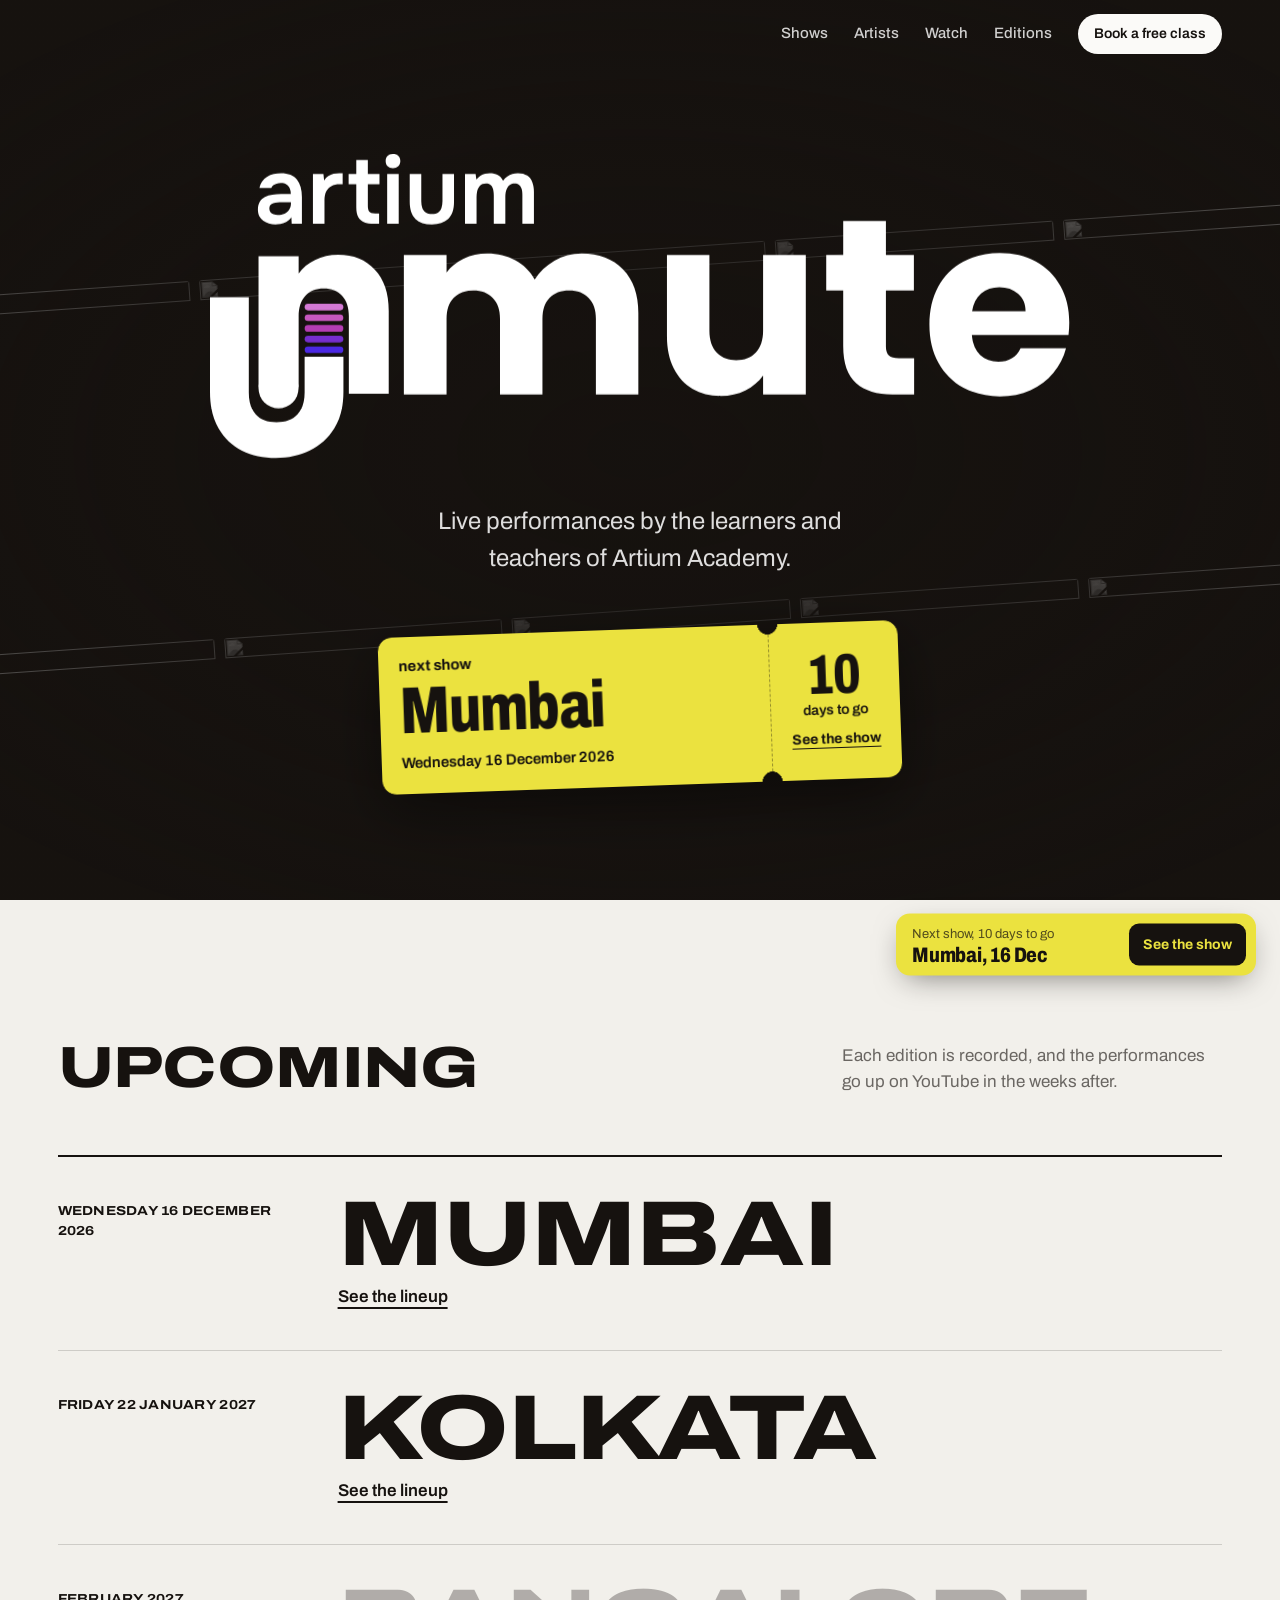
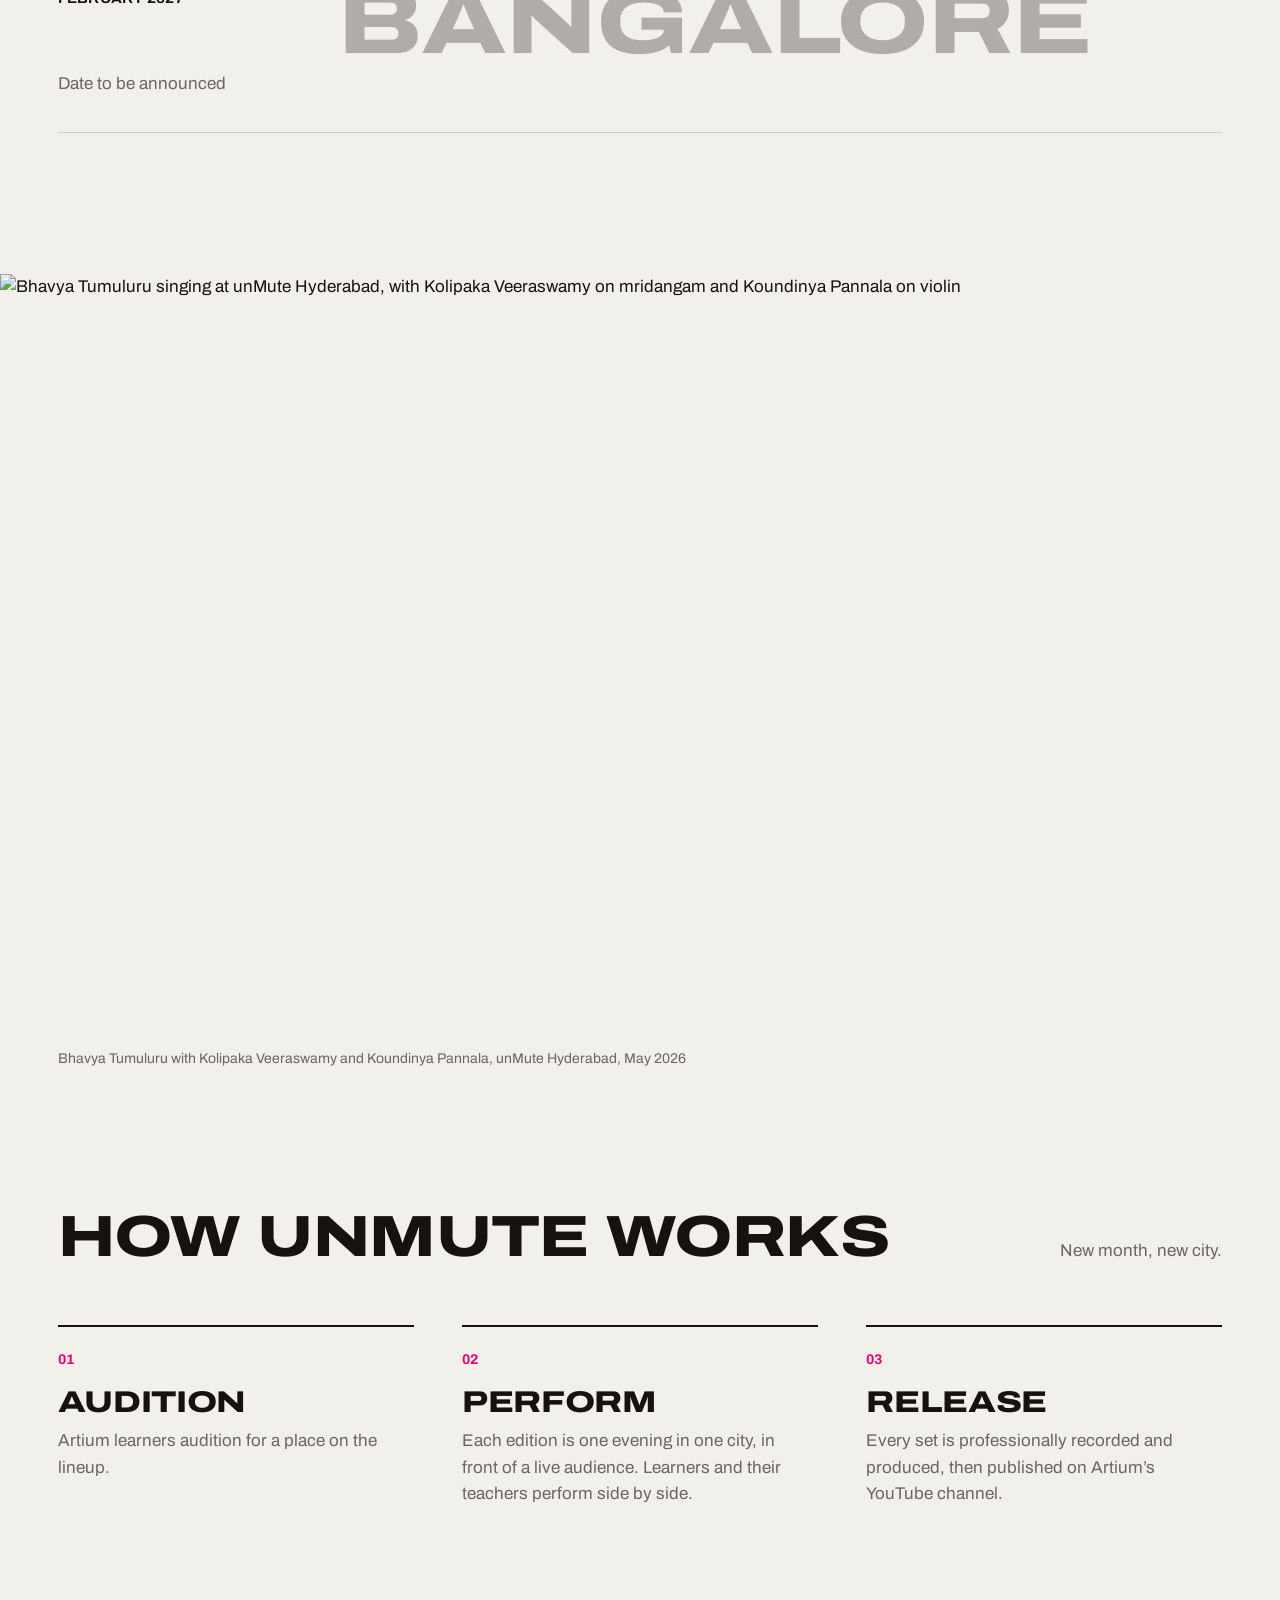
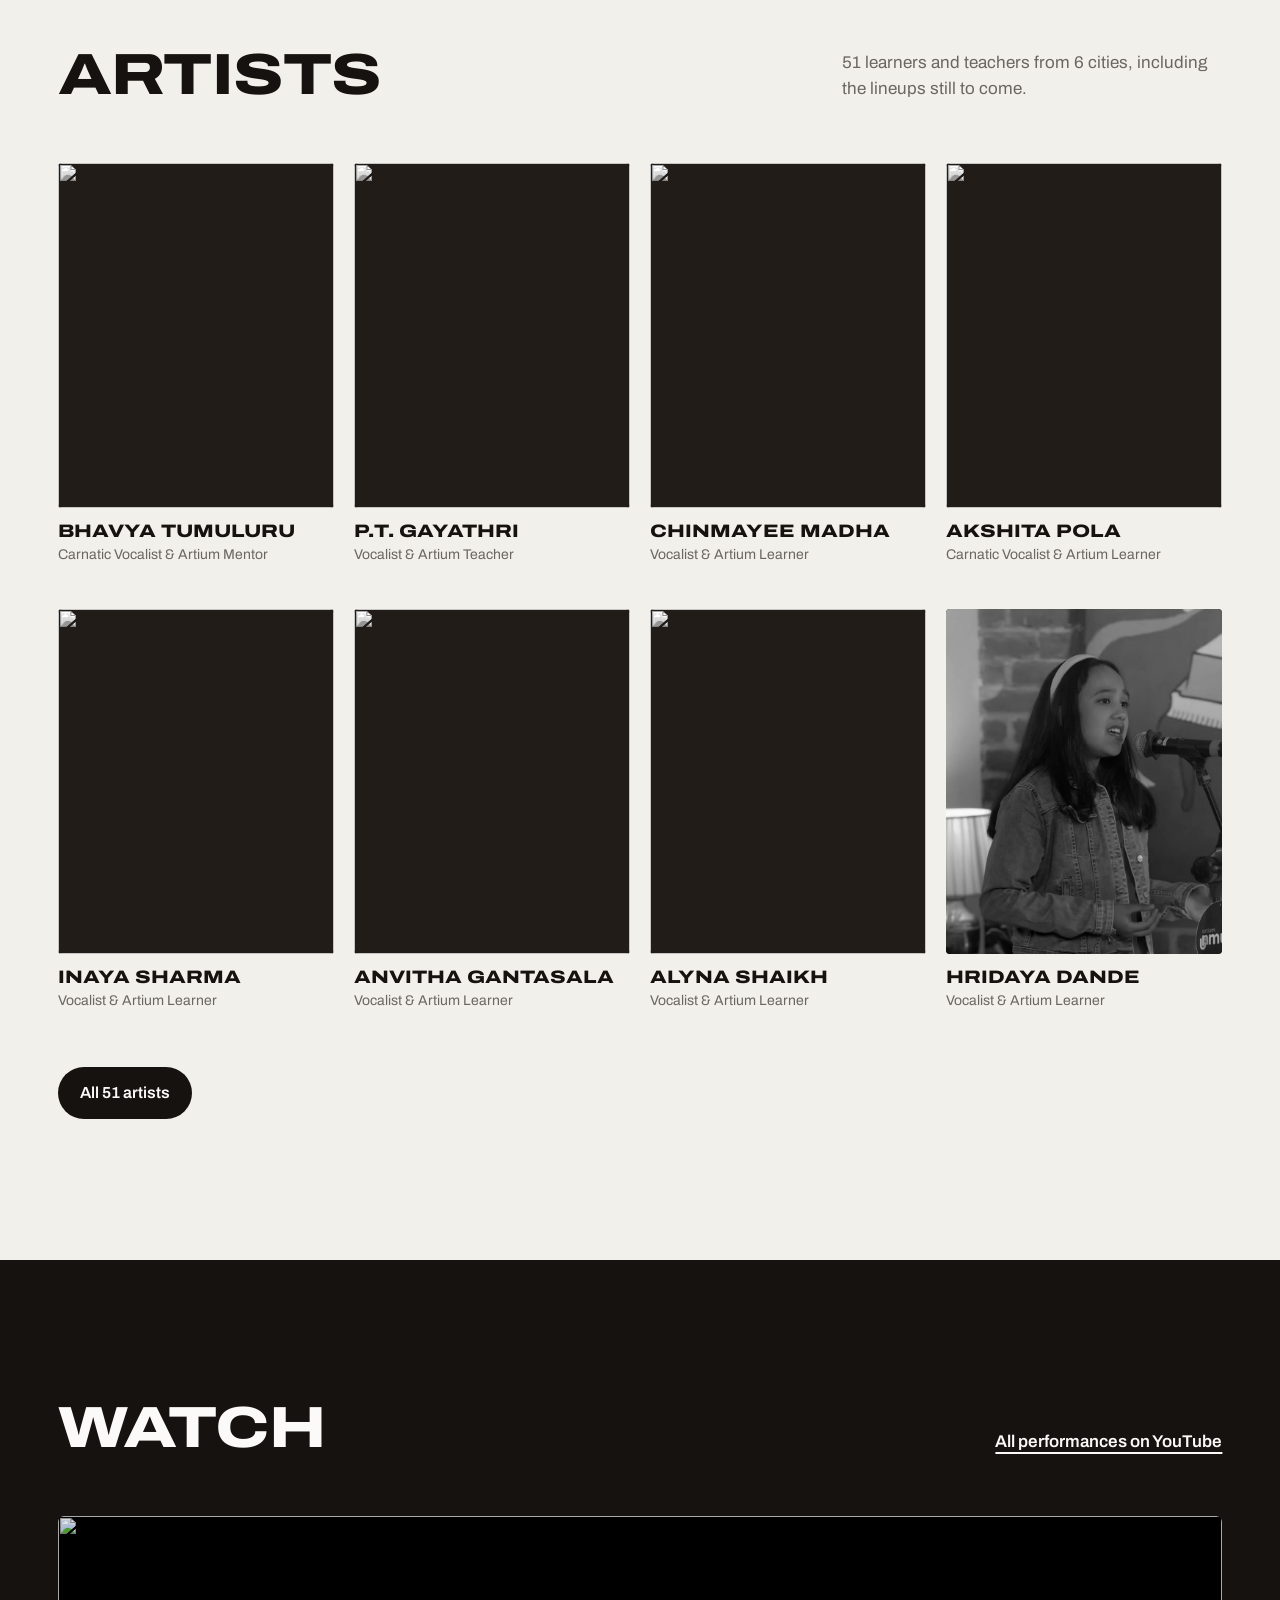
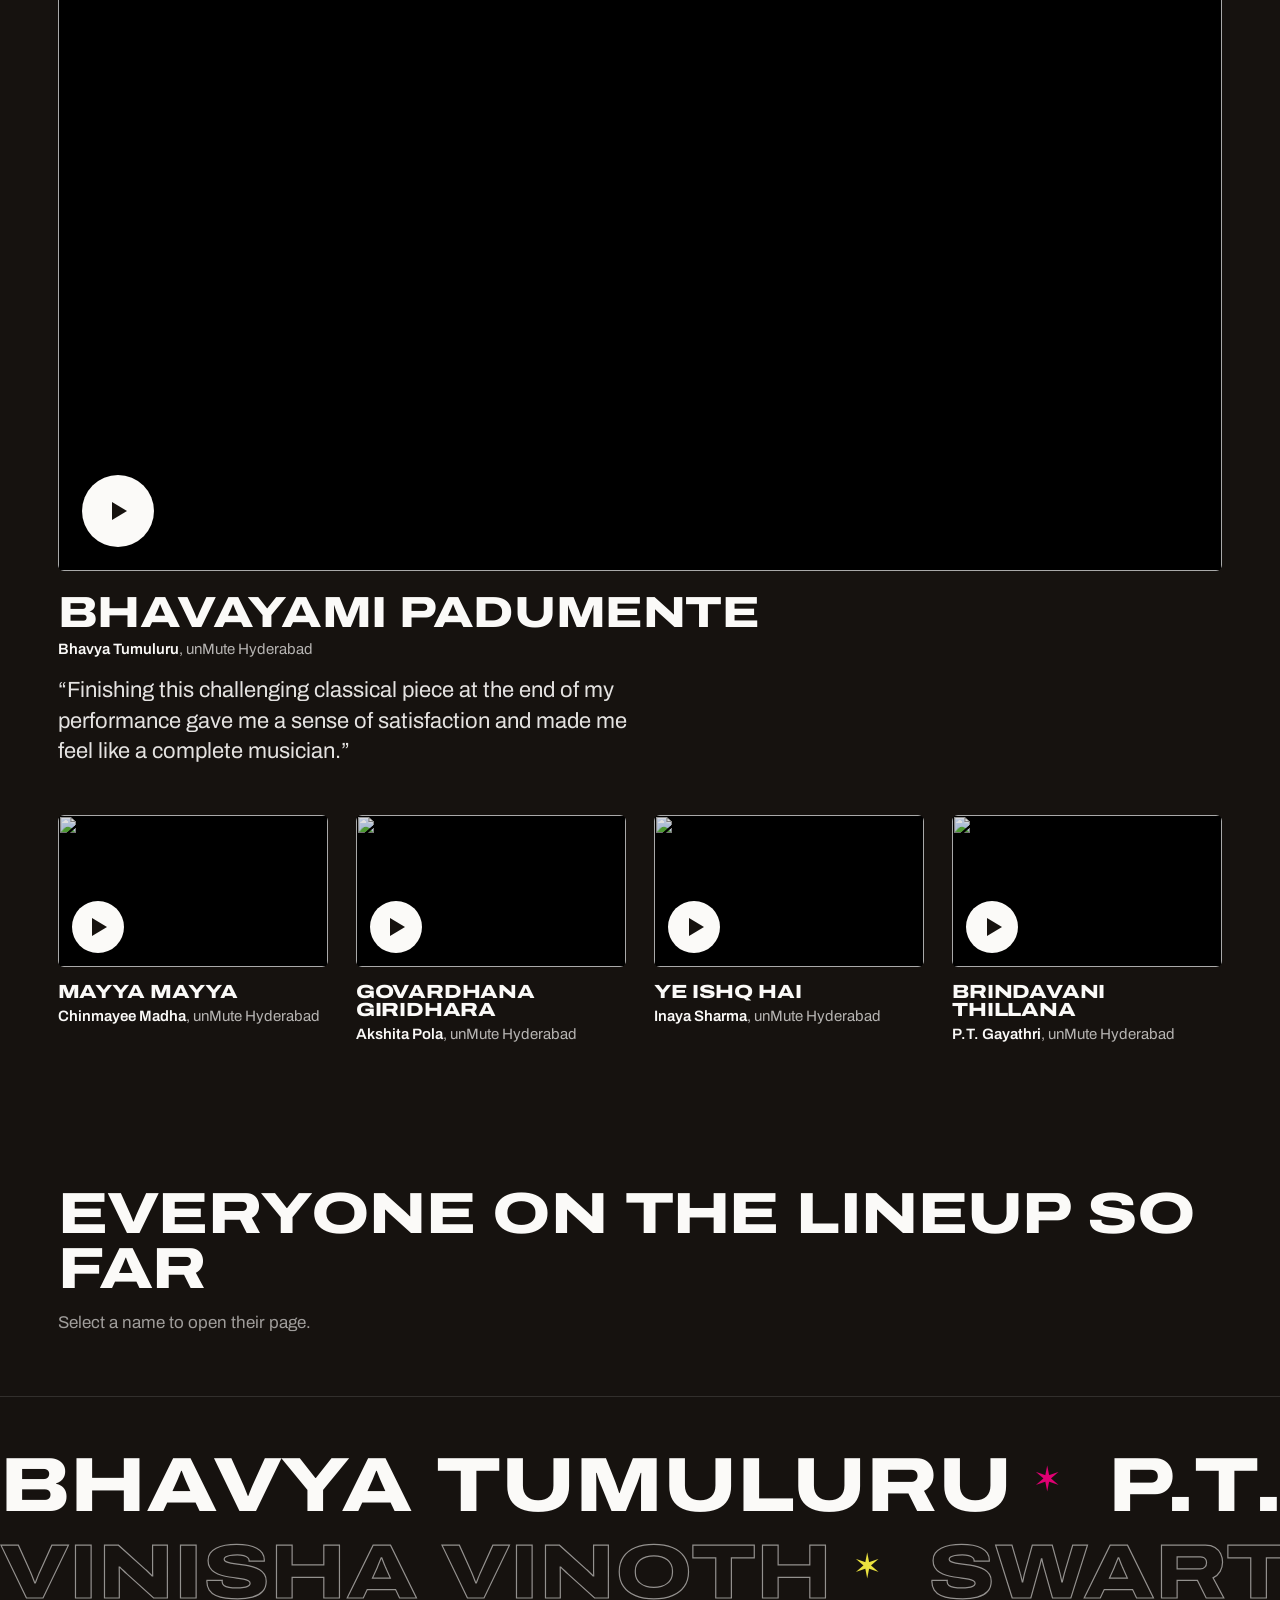
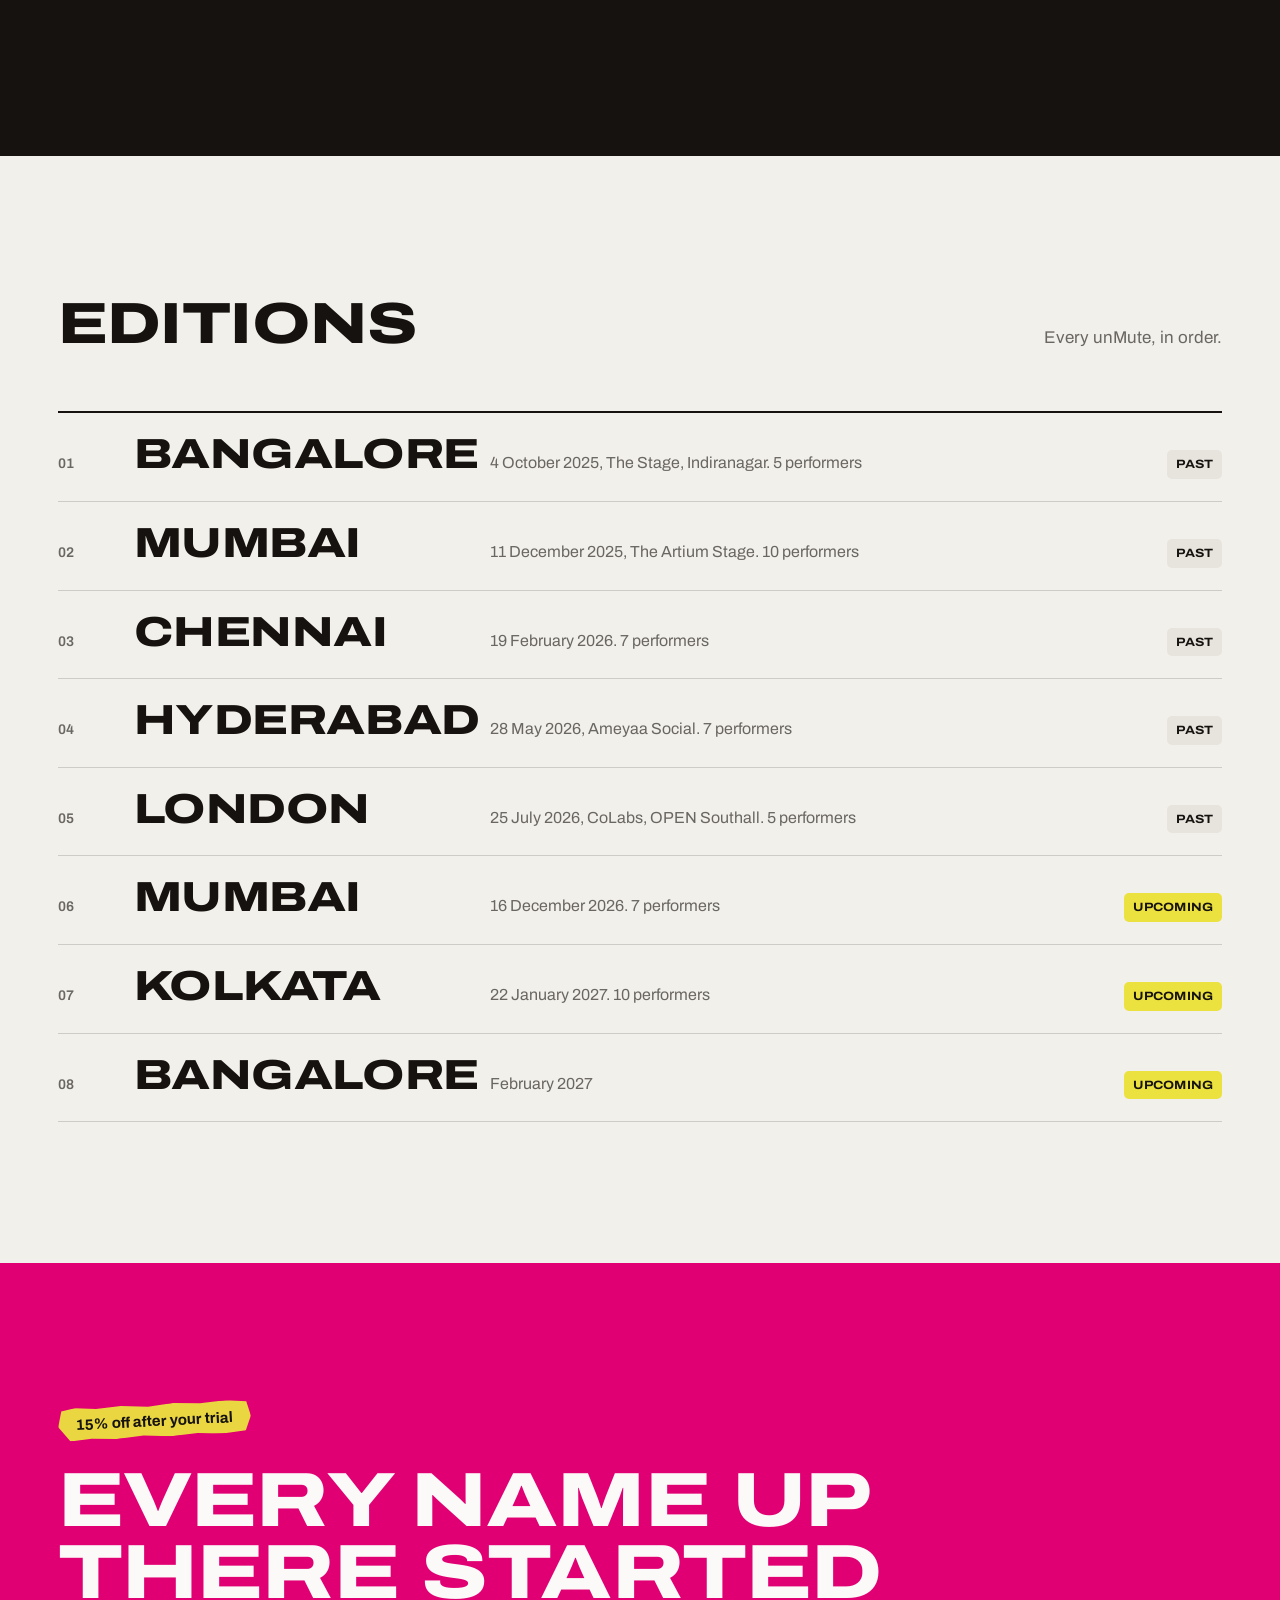
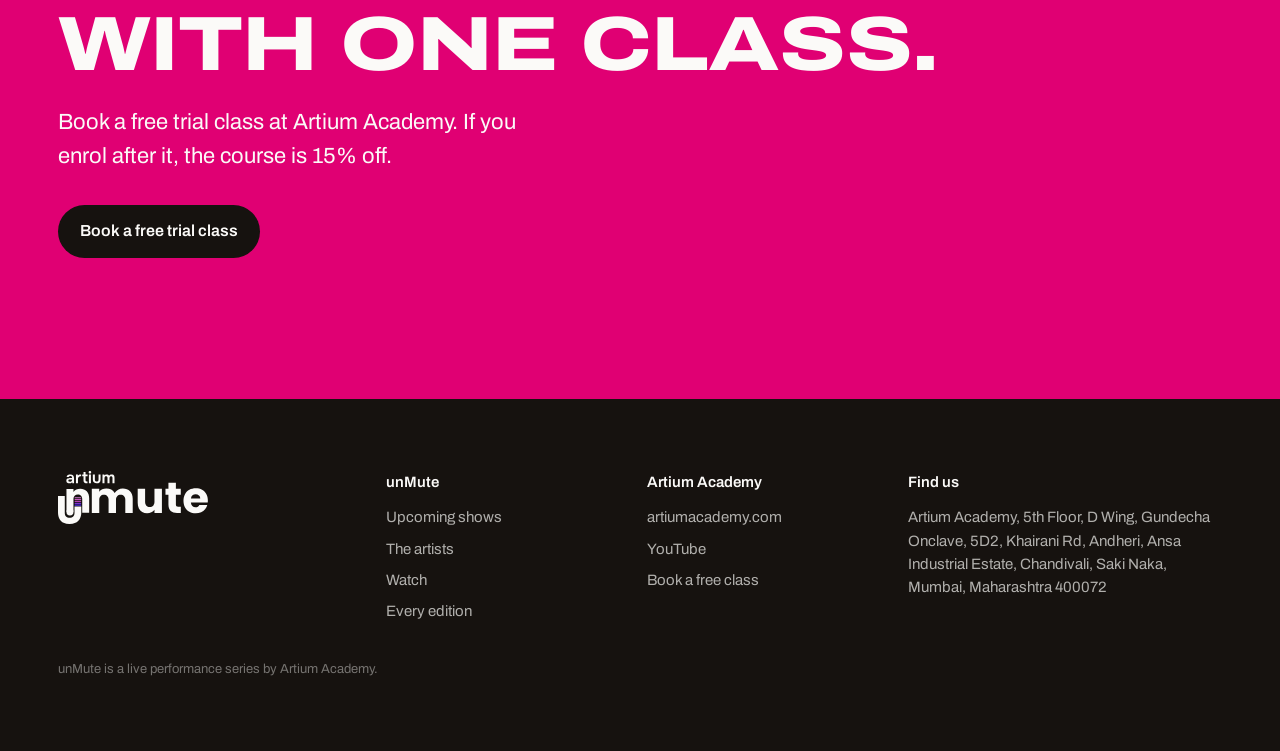
==== commit cd8bbbc8: "Restore homepage; move new artist page to artist/ The last upload put the updated artist page at the" ====
--- a/index.html
+++ b/index.html
@@ -3,222 +3,345 @@
 <head>
 <meta charset="utf-8">
 <meta name="viewport" content="width=device-width, initial-scale=1, viewport-fit=cover">
-<title>unMute artist</title>
-<meta name="description" content="An artist of unMute, Artium Academy's live performance series.">
+<title>unMute by Artium Academy</title>
+<meta name="description" content="unMute is Artium Academy's live performance series. Upcoming shows, the artists, and every performance on YouTube.">
 <meta name="theme-color" content="#16120F">
+<meta property="og:title" content="unMute by Artium Academy">
+<meta property="og:description" content="Live performances by the learners and teachers of Artium Academy.">
+<meta property="og:image" content="https://res.cloudinary.com/dd7s6bb58/image/upload/c_fill,w_1200,h_630,g_center,q_auto,f_jpg/v1791348629/Screenshot_2026-10-07_at_10.10.00_AM_r21uxz.png">
 <link rel="preconnect" href="https://fonts.googleapis.com">
 <link rel="preconnect" href="https://fonts.gstatic.com" crossorigin>
 <link href="https://fonts.googleapis.com/css2?family=Archivo:wdth,wght@62..125,100..900&display=swap" rel="stylesheet">
-<link rel="stylesheet" href="../site.css">
+<link rel="stylesheet" href="site.css">
 <style>
-  body { background: var(--white); }
-
-  /* ---------- HERO: big photo, not the full screen, name bottom-left ---------- */
-  .ahero { position: relative; height: min(76svh, 860px); min-height: 440px; background: var(--ink); color: #fff; overflow: hidden; }
-  .ahero > img { position: absolute; inset: 0; width: 100%; height: 100%; object-fit: cover; }
-  @media (prefers-reduced-motion: no-preference) { .ahero > img { animation: settle 2.2s var(--ease) both; } }
-  @keyframes settle { from { transform: scale(1.05); opacity: 0; } to { transform: none; opacity: 1; } }
-  .ahero::after { content: ""; position: absolute; inset: 0; background: linear-gradient(180deg, rgba(22,18,15,.35) 0%, rgba(22,18,15,0) 25%, rgba(22,18,15,0) 55%, rgba(22,18,15,.78) 100%); }
-  .ahero .name { position: absolute; z-index: 2; left: 0; right: 0; bottom: clamp(28px, 5vw, 64px); }
-  .ahero h1 { font-size: clamp(34px, 6.2vw, 92px); max-width: 14ch; }
-  .ahero .line { margin: 12px 0 0; font-size: clamp(16px, 1.6vw, 19px); color: rgba(255,255,255,.85); }
-  /* portrait photos: the photo also glows behind itself as a blurred backdrop, and the sharp portrait sits
-     on the right at its own proportions, with the name running across its edge */
-  .ahero.tall { --pad: clamp(24px, 4vw, 44px); background: #14100D; }
-  .ahero.tall > img.amb { inset: -12%; width: 124%; height: 124%; filter: blur(56px) saturate(1.25) brightness(.5); animation: none; }
-  .ahero.tall > img.pic { inset: auto; top: var(--pad); height: calc(100% - 2 * var(--pad)); width: auto; aspect-ratio: 4 / 5; max-width: 46%;
-    right: max(var(--gutter), calc((100% - var(--max)) / 2 + var(--gutter))); border-radius: 3px; box-shadow: 0 32px 80px rgba(0,0,0,.5); }
-  .ahero.tall::after { background: linear-gradient(0deg, rgba(14,10,8,.6) 0%, rgba(14,10,8,0) 42%); }
-  @media (max-width: 760px) {
-    .ahero.tall { height: auto; min-height: 0; padding: 28px 0 34px; display: flex; flex-direction: column; align-items: center; gap: 24px; }
-    .ahero.tall > img.pic { position: relative; top: auto; right: auto; height: auto; width: min(70%, 340px); max-width: none; z-index: 1; }
-    .ahero.tall .name { position: relative; bottom: auto; z-index: 2; }
-    .ahero.tall::after { display: none; }
-  }
-  .ahero.none .ghost { position: absolute; inset: 0; display: grid; place-items: center; font-weight: 800; font-stretch: 125%; text-transform: uppercase; font-size: 22vw; line-height: .8; color: rgba(255,255,255,.05); white-space: nowrap; overflow: hidden; }
-
-  /* ---------- DATE + WATCH ---------- */
-  .event { padding: clamp(44px, 6vw, 72px) 0; }
-  .event .wrap { display: grid; gap: 40px; align-items: start; }
-  @media (min-width: 960px) { .event .wrap { grid-template-columns: 1fr 1.15fr; } }
-  .when { font-size: clamp(30px, 3.6vw, 46px); }
-  .where { margin: 14px 0 0; font-size: 18px; }
-  .where a { text-underline-offset: 4px; text-decoration-thickness: 1.5px; } .where a:hover { color: var(--pink); }
-  .pill { display: inline-block; margin-top: 22px; background: var(--paper-2); border-radius: 6px; padding: 8px 12px; }
-  .pill.up { background: var(--yellow); }
-  .apost { padding: clamp(64px, 9vw, 110px) 0 0; }
-  .apost h2 { font-size: clamp(26px, 3.4vw, 42px); margin-bottom: clamp(24px, 3.4vw, 40px); }
-  .watch { display: grid; grid-template-columns: 1fr; background: var(--paper); border-radius: 14px; overflow: hidden; }
-  @media (min-width: 560px) { .watch { grid-template-columns: 240px 1fr; } }
-  .watch .l { padding: 18px; display: grid; gap: 14px; align-content: start; }
-  .watch .yt { font-weight: 700; font-size: 14px; display: flex; align-items: center; gap: 8px; }
-  .watch .yt i { width: 22px; height: 15px; border-radius: 4px; background: #FF0033; position: relative; }
-  .watch .yt i::after { content: ""; position: absolute; left: 8px; top: 4px; border-left: 7px solid #fff; border-top: 3.5px solid transparent; border-bottom: 3.5px solid transparent; }
-  .watch .th { aspect-ratio: 16 / 9; border-radius: 6px; overflow: hidden; background: var(--ink); }
-  .watch .th img { width: 100%; height: 100%; object-fit: cover; }
-  .watch .btn { justify-content: center; }
-  .watch .r { background: var(--paper-2); padding: 18px 22px; display: grid; align-content: space-between; gap: 18px; }
-  .watch ol { list-style: none; margin: 0; padding: 0; counter-reset: s; }
-  .watch li { counter-increment: s; display: grid; grid-template-columns: 26px 1fr; padding: 12px 0; border-bottom: 1px solid var(--line); }
-  .watch li::before { content: counter(s); color: var(--soft); }
-  .watch li .song { text-decoration: none; font-weight: 500; } .watch li .song:hover { color: var(--pink); }
-  .watch li small { grid-column: 2; display: block; font-size: 13px; color: var(--soft); }
-  .watch .ext { font-weight: 600; font-size: 15px; text-decoration: none; display: inline-flex; gap: 6px; align-items: center; }
-  .watch .ext:hover { color: var(--pink); }
-  .watch .ext svg { width: 12px; height: 12px; }
-  .watch.empty .r { display: none; }
-  .watch.empty { grid-template-columns: 1fr; }
-  .watch.empty .l { padding: 26px; }
-
-  /* ---------- ABOUT: dark panel + black-and-white portrait ---------- */
-  .about { padding: 0 clamp(0px, 2vw, 32px); }
-  .about .panel { max-width: 1440px; margin: 0 auto; display: grid; background: var(--ink); color: var(--white); }
-  @media (min-width: 900px) { .about .panel { grid-template-columns: 46% 1fr; min-height: 560px; } }
-  .about .txt { padding: clamp(36px, 6vw, 84px); align-self: center; }
-  .about h2 { font-size: clamp(30px, 3.6vw, 48px); }
-  .about .sub { margin: 10px 0 30px; font-size: 19px; color: rgba(251,250,248,.85); }
-  .about .bio { font-size: 17px; line-height: 1.6; max-width: 48ch; color: rgba(251,250,248,.9); }
-  .about .bio p { margin: 0 0 1em; }
-  .about .bio.clamp { display: -webkit-box; -webkit-line-clamp: 5; -webkit-box-orient: vertical; overflow: hidden; }
-  .about .more { all: unset; cursor: pointer; font-size: 15px; text-decoration: underline; text-underline-offset: 5px; }
-  .about .more:focus-visible { outline: 2px solid var(--yellow); outline-offset: 3px; }
-  .about .story { display: inline-block; margin-top: 18px; font-size: 15px; text-underline-offset: 5px; }
-  .about .story:hover { color: var(--yellow); }
-  .about .pic { position: relative; min-height: 420px; background: #2a2420; }
-  .about .pic .credit { position: absolute; right: 14px; bottom: 12px; z-index: 1; font-size: 12px; color: rgba(251,250,248,.75); }
-  .about .pic img { position: absolute; inset: 0; width: 100%; height: 100%; object-fit: cover; filter: grayscale(1) contrast(1.06); }
-
-  /* ---------- QUOTE ---------- */
-  .quote { padding: clamp(80px, 11vw, 150px) 0; }
-  .quote blockquote { margin: 0; max-width: 26ch; font-weight: 400; font-stretch: 100%; font-size: clamp(28px, 3.8vw, 50px); line-height: 1.18; letter-spacing: -.015em; text-wrap: balance; }
-  .quote cite { display: block; margin-top: 24px; font-style: normal; color: var(--soft); }
-
-  /* ---------- EVENT INFORMATION ---------- */
-  .info { padding: 0 0 clamp(80px, 10vw, 130px); }
-  .info .wrap { display: grid; gap: 40px; }
-  @media (min-width: 960px) { .info .wrap { grid-template-columns: 1fr 1.15fr; gap: 80px; } }
-  .info h2 { margin-bottom: 22px; }
-  .info p.lede { margin: 0 0 20px; }
-  .info .faq { border-top: 1px solid var(--line); }
-
-  /* ---------- ALSO ON STAGE ---------- */
-  .rail { padding: clamp(72px, 9vw, 120px) 0; background: var(--paper); }
-  .rail .head { display: flex; justify-content: space-between; align-items: end; gap: 20px; flex-wrap: wrap; margin-bottom: 32px; }
-  .rail .track { display: grid; grid-auto-flow: column; grid-auto-columns: clamp(170px, 22vw, 250px); gap: 18px; overflow-x: auto; scroll-snap-type: x mandatory; padding: 0 var(--gutter) 12px; scrollbar-width: thin; }
-  .rail .track > * { scroll-snap-align: start; }
-  @media (min-width: 1320px) { .rail .track { padding-left: calc((100vw - var(--max)) / 2 + var(--gutter)); } }
-  .missing { padding: 100px 0 160px; }
+  /* ---------- HERO ---------- */
+  .hero { position: relative; min-height: 100svh; background: var(--ink); color: #fff; overflow: hidden; display: flex; align-items: center; }
+  .strips { position: absolute; inset: -12% -6%; display: grid; grid-template-columns: repeat(3, 1fr); gap: 10px; opacity: 0; transform: rotate(-4deg); animation: fade 1.8s ease .2s forwards; }
+  @media (min-width: 900px) { .strips { grid-template-columns: repeat(5, 1fr); } }
+  .strip { overflow: hidden; }
+  .strip .track { display: grid; gap: 10px; animation: up 80s linear infinite; }
+  .strip:nth-child(even) .track { animation-direction: reverse; animation-duration: 95s; }
+  .strip img { width: 100%; aspect-ratio: 4 / 5; object-fit: cover; border-radius: 3px; filter: grayscale(1) contrast(1.1) brightness(.8); }
+  @keyframes up { to { transform: translateY(-50%); } }
+  @keyframes fade { to { opacity: 1; } }
+  .hero::before { content: ""; position: absolute; inset: 0; z-index: 1; background: radial-gradient(ellipse 72% 58% at 50% 50%, rgba(22,18,15,.93) 0%, rgba(22,18,15,.76) 55%, rgba(22,18,15,.5) 100%); }
+  .hero-in { position: relative; z-index: 2; width: 100%; padding-top: 120px; padding-bottom: 80px; display: grid; justify-items: center; text-align: center; }
+  .hero h1 { margin: 0; width: min(90vw, 860px); }
+  .hero h1 .unmute-logo { visibility: hidden; } /* placeholder: the visible logo is the one that flies to the header */
+  .hero-line { margin: clamp(26px, 4vw, 44px) 0 0; font-size: clamp(18px, 2.1vw, 24px); color: rgba(255,255,255,.86); max-width: 34ch; opacity: 0; animation: fade 1s ease .6s forwards; }
+
+  .ticket { margin-top: clamp(34px, 5vw, 52px); display: grid; grid-template-columns: 1fr auto; text-decoration: none; color: var(--ink); text-align: left;
+    width: min(100%, 520px); filter: drop-shadow(0 18px 30px rgba(0,0,0,.45)); transform: rotate(-2deg);
+    opacity: 0; animation: ticketIn .7s cubic-bezier(.3,1.4,.5,1) 1.1s forwards; transition: transform .25s var(--ease); }
+  .ticket:hover { transform: rotate(0deg) scale(1.02); }
+  @keyframes ticketIn { from { opacity: 0; transform: translateY(40px) rotate(-8deg); } to { opacity: 1; transform: rotate(-2deg); } }
+  .ticket .main, .ticket .stub { background: var(--yellow); padding: 18px 20px; }
+  .ticket .main { border-radius: 14px 0 0 14px;
+    -webkit-mask: radial-gradient(circle 10px at 100% 0, transparent 98%, #000) top right / 100% 51% no-repeat, radial-gradient(circle 10px at 100% 100%, transparent 98%, #000) bottom right / 100% 51% no-repeat;
+            mask: radial-gradient(circle 10px at 100% 0, transparent 98%, #000) top right / 100% 51% no-repeat, radial-gradient(circle 10px at 100% 100%, transparent 98%, #000) bottom right / 100% 51% no-repeat; }
+  .ticket .stub { border-radius: 0 14px 14px 0; border-left: 1.5px dashed rgba(22,18,15,.4); display: grid; place-content: center; text-align: center; min-width: 120px;
+    -webkit-mask: radial-gradient(circle 10px at 0 0, transparent 98%, #000) top left / 100% 51% no-repeat, radial-gradient(circle 10px at 0 100%, transparent 98%, #000) bottom left / 100% 51% no-repeat;
+            mask: radial-gradient(circle 10px at 0 0, transparent 98%, #000) top left / 100% 51% no-repeat, radial-gradient(circle 10px at 0 100%, transparent 98%, #000) bottom left / 100% 51% no-repeat; }
+  .ticket .tk { display: block; font-weight: 700; font-size: 15px; }
+  .ticket .city { display: block; font-weight: 800; font-stretch: 75%; font-size: clamp(48px, 11vw, 66px); line-height: .9; letter-spacing: -.015em; margin: 4px 0 8px; }
+  .ticket .when { font-size: 15px; font-weight: 600; }
+  .ticket .num { display: block; font-weight: 800; font-stretch: 75%; font-size: 56px; line-height: .85; }
+  .ticket .stub small { display: block; font-size: 14px; font-weight: 600; }
+  .ticket .go { margin-top: 8px; font-weight: 700; font-size: 14px; text-decoration: underline; text-underline-offset: 4px; }
+
+  section.s { padding: clamp(84px, 11vw, 150px) 0; }
+  .head { display: flex; flex-wrap: wrap; align-items: end; justify-content: space-between; gap: 14px 30px; margin-bottom: clamp(32px, 5vw, 60px); }
+  .head p { margin: 0; color: var(--soft); max-width: 38ch; }
+
+  /* ---------- UPCOMING ---------- */
+  .show-list { list-style: none; margin: 0; padding: 0; border-top: 2px solid var(--ink); }
+  .show { border-bottom: 1px solid var(--line); }
+  .show > a, .show > div { display: grid; grid-template-columns: 1fr auto; gap: 8px 20px; align-items: center; padding: 28px 0; text-decoration: none; }
+  .show-date { grid-column: 1 / -1; }
+  .show-city { font-size: clamp(36px, 7.4vw, 92px); transition: color .2s; }
+  .show-note { grid-column: 1 / -1; color: var(--soft); max-width: 48ch; }
+  .show.tba .show-city + .soon { grid-column: 1 / -1; color: var(--soft); }
+  .show-card { width: clamp(96px, 18vw, 210px); border-radius: 4px; box-shadow: 0 14px 28px -16px rgba(22,18,15,.55); transition: transform .4s var(--ease); }
+  .show a:hover .show-card { transform: scale(1.04) rotate(-1deg); }
+  .show a:hover .show-city { color: var(--pink); }
+  .show-go { grid-column: 1 / -1; justify-self: start; }
+  .show.tba .show-city { color: rgba(22,18,15,.3); }
+  @media (min-width: 900px) {
+    .show > a, .show > div { grid-template-columns: 240px 1fr auto; gap: 6px 40px; padding: 34px 0; }
+    .show-date { grid-column: 1; align-self: start; padding-top: 10px; }
+    .show-city { grid-column: 2; } .show-card { grid-column: 3; grid-row: 1 / span 3; }
+    .show-note, .show-go { grid-column: 2; }
+  }
+
+  /* ---------- PHOTO BAND ---------- */
+  .band { position: relative; margin: 0; }
+  .band img { width: 100%; height: clamp(320px, 62vw, 760px); object-fit: cover; }
+  .band figcaption { max-width: var(--max); margin: 0 auto; padding: 14px var(--gutter) 0; font-size: 14px; color: var(--soft); }
+
+  /* ---------- HOW IT WORKS ---------- */
+  .steps { list-style: none; margin: 0; padding: 0; display: grid; gap: 40px; counter-reset: st; }
+  @media (min-width: 860px) { .steps { grid-template-columns: repeat(3, 1fr); gap: 48px; } }
+  .steps li { counter-increment: st; border-top: 2px solid var(--ink); padding-top: 22px; }
+  .steps li::before { content: "0" counter(st); display: block; font-weight: 700; font-size: 14px; color: var(--pink); margin-bottom: 18px; }
+  .steps h3 { font-size: clamp(22px, 2.4vw, 30px); margin-bottom: 12px; }
+  .steps p { margin: 0; color: var(--soft); max-width: 34ch; }
+
+  /* ---------- WATCH ---------- */
+  .watch-s { background: var(--ink); color: var(--white); }
+  .watch-s .head p { color: rgba(251,250,248,.6); }
+  .watch-s .ulink:hover { color: var(--yellow); }
+  .videos { display: grid; gap: 48px 28px; }
+  @media (min-width: 760px) { .videos { grid-template-columns: 1fr 1fr; } .video.big { grid-column: 1 / -1; } }
+  @media (min-width: 1080px) { .videos { grid-template-columns: repeat(4, 1fr); } .video.big { grid-column: 1 / -1; } }
+  .player { position: relative; aspect-ratio: 16 / 9; background: #000; overflow: hidden; border-radius: 6px; }
+  .player button { all: unset; cursor: pointer; position: absolute; inset: 0; display: block; }
+  .player img { width: 100%; height: 100%; object-fit: cover; transition: transform .7s var(--ease), filter .4s; filter: brightness(.88); }
+  .player button:hover img { transform: scale(1.03); filter: none; }
+  .player button:focus-visible { outline: 2px solid var(--yellow); outline-offset: -2px; }
+  .play { position: absolute; left: 14px; bottom: 14px; width: 52px; height: 52px; border-radius: 50%; background: var(--white); display: grid; place-items: center; transition: background .15s; }
+  .play::before { content: ""; margin-left: 4px; border-left: 15px solid var(--ink); border-top: 9px solid transparent; border-bottom: 9px solid transparent; }
+  .video.big .play { width: 72px; height: 72px; left: 24px; bottom: 24px; }
+  .player button:hover .play { background: var(--yellow); }
+  .player iframe { position: absolute; inset: 0; width: 100%; height: 100%; border: 0; }
+  .video h3 { font-size: clamp(16px, 1.6vw, 19px); margin: 16px 0 4px; }
+  .video.big h3 { font-size: clamp(26px, 3.4vw, 44px); margin-top: 22px; }
+  .video .who { margin: 0; font-size: 15px; color: rgba(251,250,248,.7); }
+  .video .who a { color: var(--white); text-decoration: none; font-weight: 600; } .video .who a:hover { color: var(--yellow); }
+  .video blockquote { margin: 14px 0 0; font-size: clamp(18px, 1.8vw, 22px); line-height: 1.4; max-width: 46ch; color: rgba(251,250,248,.9); }
+
+  /* ---------- ROLL CALL ---------- */
+  .roll { background: var(--ink); color: var(--white); overflow: hidden; padding-top: 0 !important; }
+  .roll .head p { color: rgba(251,250,248,.6); }
+  .names { display: grid; gap: 4px; border-top: 1px solid rgba(255,255,255,.12); padding-top: clamp(28px, 4vw, 48px); }
+  .names .row { display: flex; width: max-content; animation: slide 110s linear infinite; }
+  .names .row.b { animation-duration: 130s; animation-direction: reverse; }
+  .names:hover .row, .names:focus-within .row { animation-play-state: paused; }
+  @keyframes slide { to { transform: translateX(-50%); } }
+  .names .set { display: flex; }
+  .names a { font-weight: 800; font-stretch: 125%; text-transform: uppercase; font-size: clamp(34px, 6vw, 84px); line-height: 1.08; white-space: nowrap; text-decoration: none; transition: color .2s, -webkit-text-stroke-color .2s; padding-right: .6em; }
+  .names a::after { content: "✶"; color: var(--pink); font-size: .45em; vertical-align: .6em; padding-left: .6em; -webkit-text-stroke: 0; }
+  .names .row.b a { color: transparent; -webkit-text-stroke: 1.2px rgba(251,250,248,.55); }
+  .names .row.b a::after { color: var(--yellow); }
+  .names a:hover, .names a:focus-visible { color: var(--yellow) !important; -webkit-text-stroke-color: transparent !important; }
+  @media (prefers-reduced-motion: reduce) { .names .row { width: auto; } .names .set + .set { display: none; } .names .set { flex-wrap: wrap; } }
+
+  /* ---------- EDITIONS ---------- */
+  .eds { list-style: none; margin: 0; padding: 0; border-top: 2px solid var(--ink); }
+  .ed a { display: grid; grid-template-columns: 44px 1fr auto; gap: 6px 16px; align-items: baseline; padding: 22px 0; border-bottom: 1px solid var(--line); text-decoration: none; transition: background .25s, padding .35s var(--ease); }
+  .ed a:hover { background: var(--white); padding-left: 14px; padding-right: 14px; }
+  .ed .n { font-weight: 600; font-size: 14px; color: var(--soft); }
+  .ed h3 { font-size: clamp(24px, 3.4vw, 42px); }
+  .ed .meta { grid-column: 2 / -1; color: var(--soft); font-size: 16px; }
+  .ed .tag { font-size: 12px; padding: 5px 9px; border-radius: 5px; background: var(--paper-2); white-space: nowrap; }
+  .ed .tag.up { background: var(--yellow); }
+  .live .head h2 { font-size: clamp(36px, 7vw, 92px); max-width: 12ch; }
+  .live .posts { grid-auto-flow: column; grid-template-columns: none; grid-auto-columns: min(62%, 250px); overflow-x: auto; scroll-snap-type: x mandatory; scrollbar-width: none; padding-bottom: 4px; }
+  .live .post { scroll-snap-align: start; }
+  .video .new { display: inline-block; margin-top: 16px; font-size: 12px; padding: 4px 8px; border-radius: 5px; background: var(--yellow); color: var(--ink); }
+  @media (min-width: 900px) { .ed a { grid-template-columns: 60px 340px 1fr auto; } .ed .meta { grid-column: 3; } }
+
+  /* ---------- JOIN ---------- */
+  .join { background: var(--pink); color: var(--white); }
+  .join h2 { font-size: clamp(34px, 6vw, 80px); max-width: 15ch; }
+  .join p { font-size: clamp(18px, 2.2vw, 22px); max-width: 36ch; margin: 24px 0 32px; }
+  .join .tape { transform: rotate(-3deg); margin-bottom: 28px; }
+  .join .btn:hover { background: var(--yellow); color: var(--ink); }
+
+  @media (prefers-reduced-motion: reduce) { .strips, .hero-line, .ticket { opacity: 1 !important; } }
 </style>
 </head>
-<body data-root="../">
+<body data-root="">
+
 <div id="site-header"></div>
-<main id="page"></main>
+
+<main>
+  <section class="hero" aria-label="unMute">
+    <div class="strips" id="strips" aria-hidden="true"></div>
+    <div class="hero-in wrap">
+      <h1 id="hero-logo"><span class="sr">unMute by Artium Academy</span></h1>
+      <p class="hero-line">Live performances by the learners and teachers of Artium Academy.</p>
+      <div id="ticket"></div>
+    </div>
+  </section>
+
+  <section class="s live" id="live" hidden></section>
+
+  <section class="s" id="shows">
+    <div class="wrap">
+      <div class="head">
+        <h2 class="d">Upcoming</h2>
+        <p>Each edition is recorded, and the performances go up on YouTube in the weeks after.</p>
+      </div>
+      <ol class="show-list" id="show-list"></ol>
+    </div>
+  </section>
+
+  <figure class="band">
+    <img src="https://res.cloudinary.com/dd7s6bb58/image/upload/c_fill,g_auto,w_2400,h_1100,q_auto,f_auto/v1791348629/Screenshot_2026-10-07_at_10.10.00_AM_r21uxz.png" alt="Bhavya Tumuluru singing at unMute Hyderabad, with Kolipaka Veeraswamy on mridangam and Koundinya Pannala on violin" loading="lazy">
+    <figcaption>Bhavya Tumuluru with Kolipaka Veeraswamy and Koundinya Pannala, unMute Hyderabad, May 2026</figcaption>
+  </figure>
+
+  <section class="s" aria-labelledby="how-h">
+    <div class="wrap">
+      <div class="head"><h2 class="d" id="how-h">How unMute works</h2><p>New month, new city.</p></div>
+      <ol class="steps">
+        <li><h3 class="d">Audition</h3><p>Artium learners audition for a place on the lineup.</p></li>
+        <li><h3 class="d">Perform</h3><p>Each edition is one evening in one city, in front of a live audience. Learners and their teachers perform side by side.</p></li>
+        <li><h3 class="d">Release</h3><p>Every set is professionally recorded and produced, then published on Artium’s YouTube channel.</p></li>
+      </ol>
+    </div>
+  </section>
+
+  <section class="s" id="artists" style="padding-top:0">
+    <div class="wrap">
+      <div class="head"><h2 class="d">Artists</h2><p id="artists-lede"></p></div>
+      <div class="agrid" id="artist-teaser"></div>
+      <p style="margin:clamp(36px,5vw,56px) 0 0"><a class="btn" id="all-artists" href="artists/index.html">All artists</a></p>
+    </div>
+  </section>
+
+  <section class="s watch-s" id="watch">
+    <div class="wrap">
+      <div class="head"><h2 class="d">Watch</h2><a class="ulink" href="https://www.youtube.com/channel/UCb4wuyVXjQ_a3_jVXi9hgPg" target="_blank" rel="noopener">All performances on YouTube</a></div>
+      <div class="videos" id="videos"></div>
+    </div>
+  </section>
+
+  <section class="s roll" aria-labelledby="roll-h">
+    <div class="wrap"><div class="head"><h2 class="d" id="roll-h">Everyone on the lineup so far</h2><p>Select a name to open their page.</p></div></div>
+    <div class="names" id="names"></div>
+  </section>
+
+  <section class="s" id="editions">
+    <div class="wrap">
+      <div class="head"><h2 class="d">Editions</h2><p>Every unMute, in order.</p></div>
+      <ol class="eds" id="eds"></ol>
+    </div>
+  </section>
+
+  <section class="s join">
+    <div class="wrap">
+      <span class="tape">15% off after your trial</span>
+      <h2 class="d">Every name up there started with one class.</h2>
+      <p>Book a free trial class at Artium Academy. If you enrol after it, the course is 15% off.</p>
+      <a class="btn" id="join-cta" href="#">Book a free trial class</a>
+    </div>
+  </section>
+</main>
+
 <div id="site-footer"></div>
 
-<script src="../data.js"></script>
-<script src="../site.js"></script>
+<script src="data.js"></script>
+<script src="site.js"></script>
 <script>
 (function () {
-  var U = UM, esc = U.esc;
-  U.mount('artists', 'dark');
-  var slug = new URLSearchParams(location.search).get('a') || location.hash.slice(1);
-  var a = U.artist(slug), page = document.getElementById('page');
-  if (!a) {
-    page.innerHTML = '<div class="wrap missing"><h1 class="d" style="font-size:clamp(34px,5vw,64px)">Artist not found</h1><p class="lede soft">Check the link, or browse every artist instead.</p><a class="btn" href="../artists/index.html">All artists</a></div>';
-    return;
-  }
-  var e = U.ed(a.ed), past = U.isPast(e), first = a.name.split(' ')[0], song = a.songs && a.songs[0];
-  var line = a.line || U.desig(a);
-  document.title = a.name + ' | unMute ' + e.city;
-  document.querySelector('meta[name=description]').content = a.name + ', ' + line + '. ' + (past ? 'Performed' : 'Performing') + ' at unMute ' + e.city + ', ' + U.dateMed(e) + '.';
-
-  var ph = a.photos || [];
-  // wide photo for the top of the page on desktop; on a phone a wide frame crops to a soft sliver, so it gets the portrait
-  var narrow = window.matchMedia && window.matchMedia('(max-width: 760px)').matches;
-  var heroSrc = a.heroPhoto && !narrow ? U.photo(a.heroPhoto, 2400, 0, true) : ph.length ? U.photo(ph[0], 2400, 0, true) : null;
-  var aboutSrc = ph.length ? U.photo(ph[2] || ph[1] || ph[0], 1100, 1100) : null;
-  var ext = '<svg viewBox="0 0 12 12" aria-hidden="true"><path d="M3 1h8v8M11 1 1 11" fill="none" stroke="currentColor" stroke-width="1.6"/></svg>';
-  var yt = a.video ? 'https://www.youtube.com/watch?v=' + a.video : '';
-
-  /* event row: date + watch card */
-  var watch = a.video
-    ? '<div class="watch"><div class="l"><span class="yt"><i></i>YouTube</span><a class="th" href="' + yt + '" target="_blank" rel="noopener" aria-label="Watch ' + esc(song) + ' on YouTube"><img src="https://i.ytimg.com/vi/' + a.video + '/maxresdefault.jpg" alt=""></a><a class="btn" href="' + yt + '" target="_blank" rel="noopener"><span class="tri"></span>Play</a></div>' +
-      '<div class="r"><ol>' + (a.vids || [{ id: a.video, song: song }]).map(function (v) {
-        return '<li><a class="song" href="https://www.youtube.com/watch?v=' + v.id + '" target="_blank" rel="noopener">' + esc(v.song) + '</a>' + (v.with ? '<small>with ' + esc(v.with) + '</small>' : '') + '</li>';
-      }).join('') + '</ol><a class="ext" href="' + yt + '" target="_blank" rel="noopener">Watch on YouTube ' + ext + '</a></div></div>'
-    : '<div class="watch empty"><div class="l"><span class="label">' + (a.songs && a.songs.length ? (past ? 'Performed' : 'On the setlist') : 'Setlist') + '</span>' +
-      (a.songs && a.songs.length ? '<p style="margin:0;font-size:20px">' + a.songs.map(esc).join(', ') + '</p>' : '<p class="soft" style="margin:0">To be announced.</p>') +
-      '<p class="soft" style="margin:0;font-size:15px">' + (a.pending ? 'The full performance is out on YouTube on ' + U.dayLabel(a.out) + '.' : past ? 'The video for this set will be on Artium’s YouTube channel.' : 'The performance will be recorded and released after the show.') + '</p>' + '</div></div>';
-
-  /* about panel copy */
-  var bio = a.bio || (first + (past ? ' performed at ' : ' performs at ') + 'unMute ' + e.city + ' on ' + U.dateMed(e) + (e.venue ? ', at ' + e.venue : '') + '.' + (a.with ? (/^duet/.test(a.with) ? ' Singing a ' + a.with + '.' : ' On stage ' + (/^with /.test(a.with) ? a.with : 'with ' + a.with) + '.') : ''));
-  var duets = (a.vids || []).filter(function (v) { return v.with; }).map(function (v) { return v.song + ' with ' + v.with; });
-  var bioMore = [a.teacher ? 'Learns with ' + a.teacher + '.' : '', a.with && a.bio ? 'On stage: ' + a.with + '.' : '', duets.length && !a.bio ? 'Also sang ' + duets.join(', and ') + '.' : ''].filter(Boolean).join(' ');
-
-  // their posts, minus the full performance (that's already in the Watch card above)
-  var myPosts = U.feed(null, a.slug).filter(function (x) { return x.p.type !== 'performance'; });
-
-  var others = U.artistsOf(a.ed).filter(function (x) { return x.slug !== a.slug; })
-    .sort(function (x, y) { return ((y.photos || []).length) - ((x.photos || []).length); });
-
-  page.innerHTML =
-    '<section class="ahero' + (heroSrc ? '' : ' none') + '">' +
-      (heroSrc ? '<img src="' + heroSrc.src + '" style="object-position:' + heroSrc.pos + ' 30%" alt="' + esc(a.name) + ' at unMute ' + esc(e.city) + '" fetchpriority="high">' : '<div class="ghost" aria-hidden="true">' + esc(first) + '</div>') +
-      '<div class="name"><div class="wrap"><h1 class="d">' + esc(a.name) + '</h1><p class="line">' + esc(line) + '</p></div></div></section>' +
-
-    '<section class="event"><div class="wrap"><div>' +
-      '<p class="d when">' + U.dateMed(e) + '</p>' +
-      '<p class="where"><a href="' + U.editionURL(e) + '">unMute ' + esc(e.city) + '</a>' + (e.venue ? ', ' + esc(e.venue) : '') + '</p>' +
-      '<span class="pill label' + (!past || (a.out && !a.pending && U.isLive(e)) ? ' up' : '') + '">' + (a.out && !a.pending && U.isLive(e) ? 'Out now on YouTube' : a.pending ? 'Performance out ' + U.dayLabel(a.out) : past ? 'Edition ' + e.n + ', performed' : 'Edition ' + e.n + ', coming up') + '</span>' +
-    '</div>' + watch + '</div></section>' +
-
-    '<section class="about"><div class="panel"><div class="txt"><h2 class="d">' + esc(a.name) + '</h2><p class="sub">' + esc(line) + '</p>' +
-      '<div class="bio clamp" id="bio"><p>' + esc(bio) + '</p>' + (bioMore ? '<p>' + esc(bioMore) + '</p>' : '') + '</div>' +
-      '<button class="more" type="button" id="more" hidden>More</button>' +
-      (a.ep ? '<br><a class="story" href="https://artium-newsletters.vercel.app/' + a.ep.replace('&', '%26') + '.html" target="_blank" rel="noopener">Read the full story</a>' : '') +
-    '</div>' + (aboutSrc ? '<div class="pic"><img src="' + aboutSrc.src + '" style="object-position:' + aboutSrc.pos + ' 30%" alt="" loading="lazy">' + (a.credit ? '<small class="credit">Photo: ' + U.esc(a.credit) + '</small>' : '') + '</div>' : '') + '</div></section>' +
-
-    (myPosts.length ? '<section class="apost" id="posts"><div class="wrap"><h2 class="d">More from ' + esc(first) + '</h2><div class="posts">' +
-      myPosts.map(function (x) { return U.postCard(x, false); }).join('') + '</div></div></section>' : '') +
-
-    (a.quote ? '<section class="quote"><div class="wrap"><blockquote>“' + esc(a.quote) + '”</blockquote><cite>' + esc(a.name) + '</cite></div></section>' : '<div style="height:clamp(72px,9vw,120px)"></div>') +
-
-    '<section class="info"><div class="wrap"><div><h2 class="d">Event information</h2><p class="lede">' + esc(e.note) + '</p>' +
-      (e.venue ? '<a class="ulink" href="https://www.google.com/maps/search/?api=1&query=' + encodeURIComponent(e.venue + ' ' + e.city) + '" target="_blank" rel="noopener">Open in Maps</a>' : '') + '</div>' +
-      '<div class="faq">' +
-        '<details><summary>What is unMute?</summary><p>unMute is Artium Academy’s live performance series. Each edition takes place in a different city, with a lineup of Artium learners and teachers.</p></details>' +
-        '<details><summary>How are performers chosen?</summary><p>By audition. Every Artium learner can try out for a place on the lineup.</p></details>' +
-        '<details><summary>Will the performance be recorded?</summary><p>Yes. Every set is professionally recorded and produced, then released on Artium’s YouTube channel in the weeks after the edition.</p></details>' +
-        '<details><summary>How can I learn with Artium?</summary><p>Book a free trial class with an Artium teacher. If you enrol after it, your first course is 15% off. <a class="ulink" href="' + U.trial('ARTIST', a.slug) + '">Book a free class</a></p></details>' +
-      '</div></div></section>' +
-
-    (others.length ? '<section class="rail"><div class="wrap head"><h2 class="d">Also at unMute ' + esc(e.city) + '</h2><a class="ulink" href="' + U.editionURL(e) + '">See the full lineup</a></div><div class="track">' +
-      others.map(function (x) { return U.card(x); }).join('') + '</div></section>' : '');
-
-  /* portrait photos get their own hero: sharp portrait on the right, the same photo blurred behind it */
-  var hero = page.querySelector('.ahero'), hi = page.querySelector('.ahero > img');
-  function makeTall() {
-    if (!hi || hero.classList.contains('tall')) return;
-    hero.classList.add('tall'); hi.classList.add('pic');
-    var amb = hi.cloneNode(); amb.className = 'amb'; amb.alt = ''; amb.setAttribute('aria-hidden', 'true'); amb.removeAttribute('fetchpriority');
-    hero.insertBefore(amb, hi);
-  }
-  if (hi && ph.length && /^yt:[^:]+:0/.test(ph[0])) makeTall();
-  if (hi) { var chk = function () { if (hi.naturalHeight > hi.naturalWidth) makeTall(); }; hi.complete ? chk() : hi.addEventListener('load', chk); }
-
-  /* "More" only when the bio is actually cut off */
-  var bioEl = document.getElementById('bio'), more = document.getElementById('more');
-  requestAnimationFrame(function () {
-    if (bioEl.scrollHeight > bioEl.clientHeight + 4) {
-      more.hidden = false;
-      more.addEventListener('click', function () { var open = bioEl.classList.toggle('clamp'); more.textContent = open ? 'More' : 'Less'; });
-    } else bioEl.classList.remove('clamp');
-  });
-
-  U.wire(page);
-  U.nextbar(700);
-  U.announce(a);
-  if (location.hash === '#posts' && document.getElementById('posts')) document.getElementById('posts').scrollIntoView();
+  var U = UM, D = U.D, esc = U.esc;
+  U.mount('', 'home');
+
+  /* the big logo flies up into the header and stays there; tapping it goes back to the top */
+  var anchor = document.getElementById('hero-logo');
+  anchor.insertAdjacentHTML('beforeend', U.logo(''));
+  var fly = document.createElement('a');
+  fly.className = 'flylogo'; fly.href = '#'; fly.setAttribute('aria-label', 'unMute, back to the top');
+  fly.innerHTML = U.logo('', 'artium unMute');
+  document.body.appendChild(fly);
+  fly.addEventListener('click', function (ev) { ev.preventDefault(); window.scrollTo({ top: 0, behavior: 'smooth' }); });
+  U.meter(fly.querySelector('svg'));
+  var head = document.querySelector('.top.home'), slot = head.querySelector('.mark-slot'), hero = document.querySelector('.hero'), g = {};
+  function measure() {
+    var a = anchor.querySelector('svg').getBoundingClientRect(), s = slot.getBoundingClientRect();
+    g = { top: a.top + window.scrollY, left: a.left, w: a.width, eTop: s.top, eLeft: s.left, eW: s.width };
+    fly.style.width = g.w + 'px';
+    place();
+  }
+  function place() {
+    var y = window.scrollY, dist = Math.max(1, g.top - g.eTop), p = Math.min(1, Math.max(0, y / dist));
+    var x = g.left + (g.eLeft - g.left) * p, top = Math.max(g.eTop, g.top - y), k = 1 + (g.eW / g.w - 1) * p;
+    fly.style.transform = 'translate(' + x.toFixed(1) + 'px,' + top.toFixed(1) + 'px) scale(' + k.toFixed(4) + ')';
+    var solid = y > hero.offsetHeight - 90;
+    head.classList.toggle('solid', solid); fly.classList.toggle('docked', solid);
+  }
+  measure();
+  window.addEventListener('scroll', place, { passive: true });
+  window.addEventListener('resize', measure);
+  window.addEventListener('load', measure);
+  if (document.fonts) document.fonts.ready.then(measure);
+
+  /* photo strips behind the logo */
+  var pics = [];
+  D.artists.forEach(function (a) { (a.photos || []).forEach(function (p) { pics.push(U.photo(p, 360, 450)); }); });
+  var seen = {}; pics = pics.filter(function (p) { if (seen[p.src]) return false; seen[p.src] = 1; return true; });
+  var strips = document.getElementById('strips');
+  for (var c = 0; c < 5; c++) {
+    var mine = pics.filter(function (_, i) { return i % 5 === c; });
+    var imgs = mine.map(function (p) { return '<img src="' + p.src + '" style="object-position:' + p.pos + ' 30%" alt="" loading="lazy">'; }).join('');
+    strips.insertAdjacentHTML('beforeend', '<div class="strip"><div class="track">' + imgs + imgs + '</div></div>');
+  }
+
+  /* ticket for the next show */
+  var n = U.nextShow();
+  if (n) {
+    var d = U.daysTo(n);
+    document.getElementById('ticket').outerHTML =
+      '<a class="ticket" href="' + U.editionURL(n) + '"><span class="main"><span class="tk">next show</span><span class="city">' + esc(n.city) + '</span><span class="when">' + U.dateLong(n) + '</span></span>' +
+      '<span class="stub"><span class="num">' + Math.max(0, d) + '</span><small>' + (d <= 0 ? 'today' : d === 1 ? 'day to go' : 'days to go') + '</small><span class="go">See the show</span></span></a>';
+  }
+
+  /* upcoming */
+  document.getElementById('show-list').innerHTML = U.upcoming().map(function (e) {
+    var inner = '<span class="show-date label">' + U.dateLong(e) + '</span><span class="show-city d">' + esc(e.city) + '</span>' +
+      (e.postcard ? '<img class="show-card" src="' + U.postcard(e, 460) + '" alt="" loading="lazy">' : '');
+    if (e.tba) return '<li class="show tba"><div>' + inner + '<span class="soon">Date to be announced</span></div></li>';
+    return '<li class="show"><a href="' + U.editionURL(e) + '">' + inner + '<span class="show-go ulink">' + (U.artistsOf(e.id).length ? 'See the lineup' : 'Details') + '</span></a></li>';
+  }).join('');
+
+  /* artists: eight, people with two photos first */
+  var withPh = D.artists.filter(function (a) { return a.photos && a.photos.length; }).sort(function (a, b) { return (b.photos.length > 1) - (a.photos.length > 1); });
+  document.getElementById('artist-teaser').innerHTML = withPh.slice(0, 8).map(function (a) { return U.card(a); }).join('');
+  var cities = {}; D.editions.forEach(function (e) { if (U.artistsOf(e.id).length) cities[e.city] = 1; });
+  document.getElementById('artists-lede').textContent = D.artists.length + ' learners and teachers from ' + Object.keys(cities).length + ' cities, including the lineups still to come.';
+  document.getElementById('all-artists').textContent = 'All ' + D.artists.length + ' artists';
+
+  /* a city whose posts are going out right now leads the page */
+  var live = U.liveCities().sort(function (x, y) { return Date.parse(U.feed(y.id)[0].p.date) - Date.parse(U.feed(x.id)[0].p.date); })[0];
+  if (live) {
+    var lv = document.getElementById('live');
+    lv.innerHTML = '<div class="wrap"><div class="head"><h2 class="d">unMute ' + esc(live.city) + ' is out</h2>' +
+      '<p>New videos from the ' + esc(live.city) + ' lineup go up on Instagram and YouTube every few days. <a class="ulink" href="' + U.editionURL(live) + '#posts">See everything from ' + esc(live.city) + '</a></p></div>' +
+      '<div class="posts">' + U.feed(live.id).slice(0, 8).map(function (x) { return U.postCard(x, true); }).join('') + '</div></div>';
+    lv.hidden = false;
+  }
+
+  /* watch */
+  var order = ['bhavya-tumuluru', 'chinmayee-madha', 'akshita-pola', 'inaya-sharma', 'pt-gayathri'];
+  // full performances out in the last three weeks lead, newest first
+  var fresh = U.feed().filter(function (x) { return x.p.type === 'performance' && U.now() - Date.parse(x.p.date) < 21 * 864e5; }).map(function (x) { return x.a; });
+  var vids = fresh.concat(order.map(U.artist).filter(function (a) { return a && a.video && fresh.indexOf(a) < 0; })).slice(0, 5);
+  document.getElementById('videos').innerHTML = vids.map(function (a, i) {
+    var e = U.ed(a.ed);
+    return '<article class="video' + (i === 0 ? ' big' : '') + '"><div class="player"><button type="button" data-yt="' + a.video + '" aria-label="Play ' + esc(a.songs[0]) + ' by ' + esc(a.name) + '"><img src="https://i.ytimg.com/vi/' + a.video + '/maxresdefault.jpg" alt="" loading="lazy"><span class="play"></span></button></div>' +
+      (fresh.indexOf(a) > -1 ? '<span class="new label">New</span>' : '') + '<h3 class="d">' + esc(a.songs[0]) + '</h3><p class="who"><a href="' + U.artistURL(a.slug) + '">' + esc(a.name) + '</a>, unMute ' + esc(e.city) + '</p>' +
+      (i === 0 && a.quote ? '<blockquote>“' + esc(a.quote) + '”</blockquote>' : '') + '</article>';
+  }).join('');
+
+  /* roll call */
+  var all = D.artists.slice(), half = Math.ceil(all.length / 2);
+  document.getElementById('names').innerHTML = [all.slice(0, half), all.slice(half)].map(function (list, r) {
+    var set = list.map(function (a) { return '<a href="' + U.artistURL(a.slug) + '">' + esc(a.name) + '</a>'; }).join('');
+    return '<div class="row ' + (r ? 'b' : 'a') + '"><div class="set">' + set + '</div><div class="set" aria-hidden="true">' + set.replace(/<a /g, '<a tabindex="-1" ') + '</div></div>';
+  }).join('');
+  document.getElementById('join-cta').href = U.trial('HOME');
+
+  /* editions */
+  document.getElementById('eds').innerHTML = D.editions.slice().sort(function (a, b) { return a.n - b.n; }).map(function (e) {
+    var people = U.artistsOf(e.id).length || e.count || 0, past = U.isPast(e), rel = U.isLive(e);
+    var meta = U.dateMed(e) + (e.venue ? ', ' + esc(e.venue) : '') + (people ? '. ' + people + ' performers' : '');
+    return '<li class="ed"><a href="' + U.editionURL(e) + '"><span class="n">' + (e.n < 10 ? '0' : '') + e.n + '</span><h3 class="d">' + esc(e.city) + '</h3><span class="meta">' + meta + '</span><span class="tag label' + (past && !rel ? '' : ' up') + '">' + (rel ? 'Out now' : past ? 'Past' : 'Upcoming') + '</span></a></li>';
+  }).join('');
+
+  U.wire(document);
+  U.nextbar(window.innerHeight * 0.9);
+  U.announce();
 })();
 </script>
 </body>
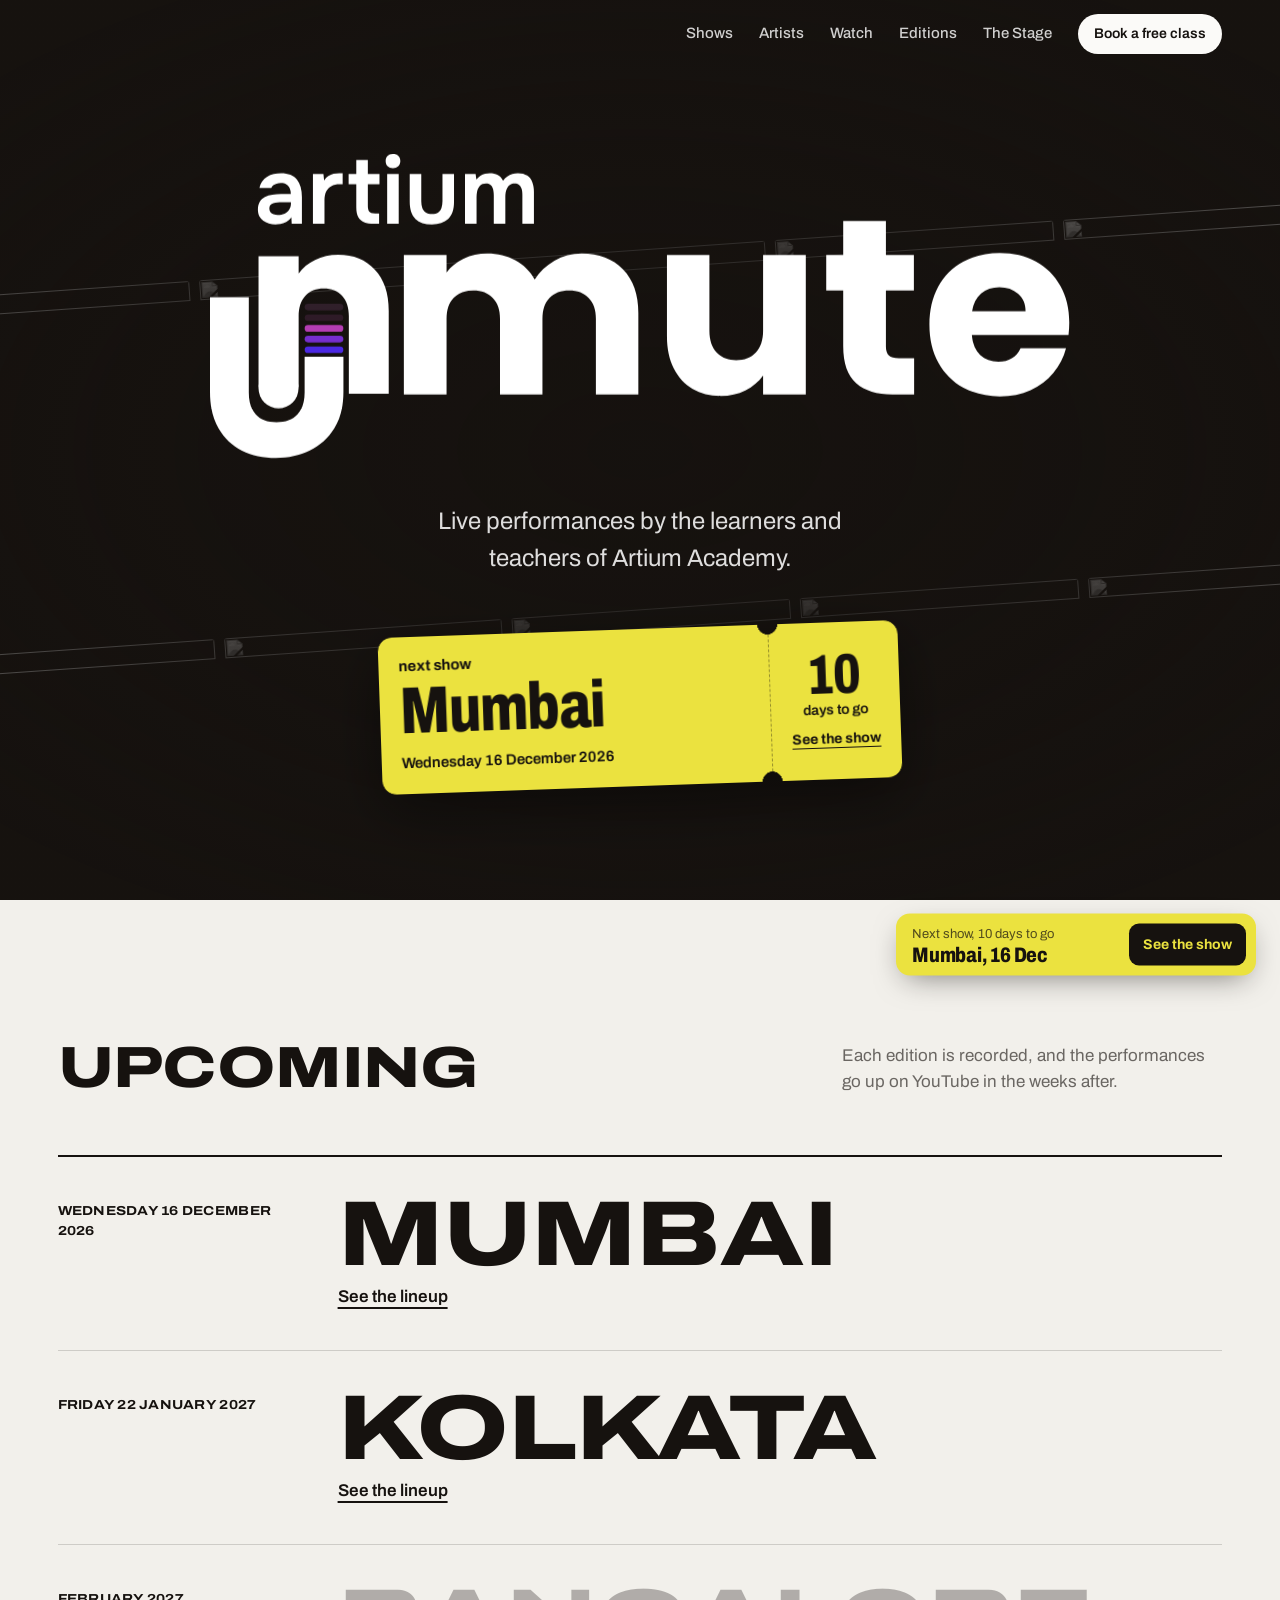
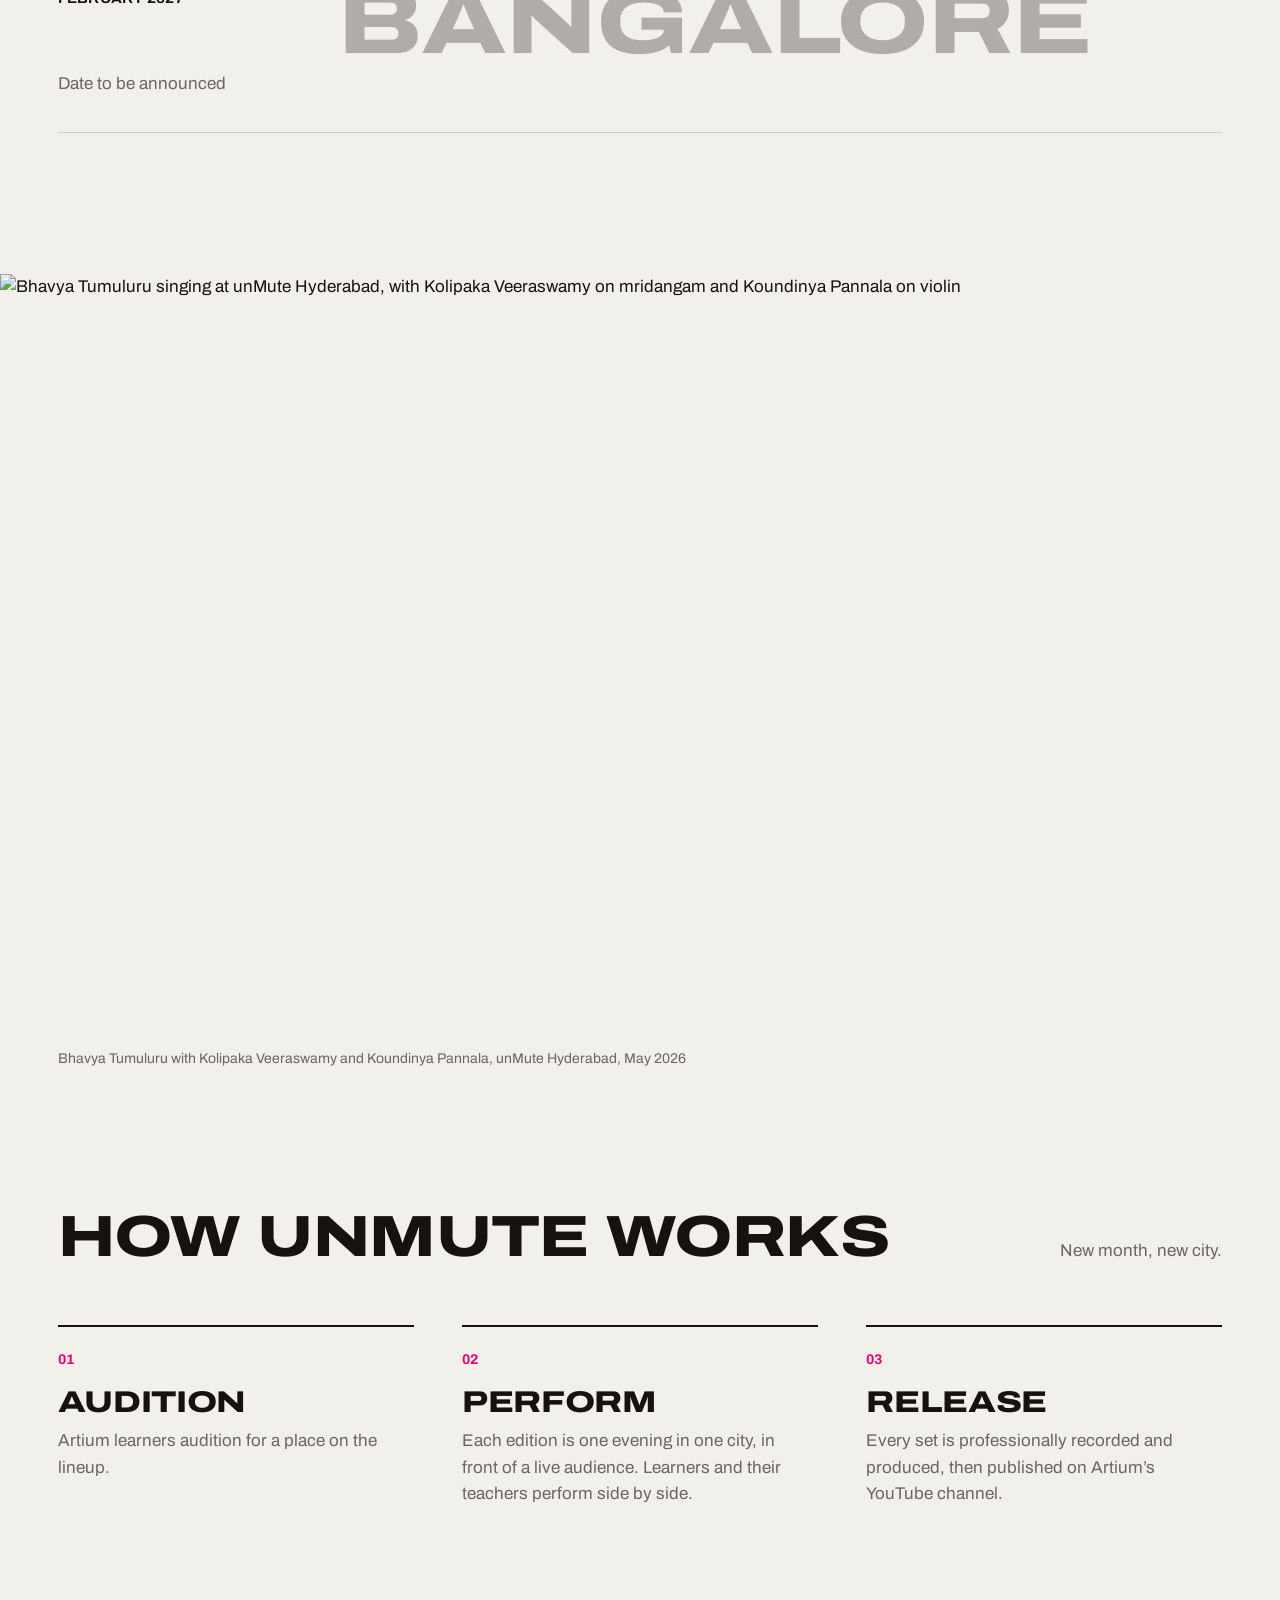
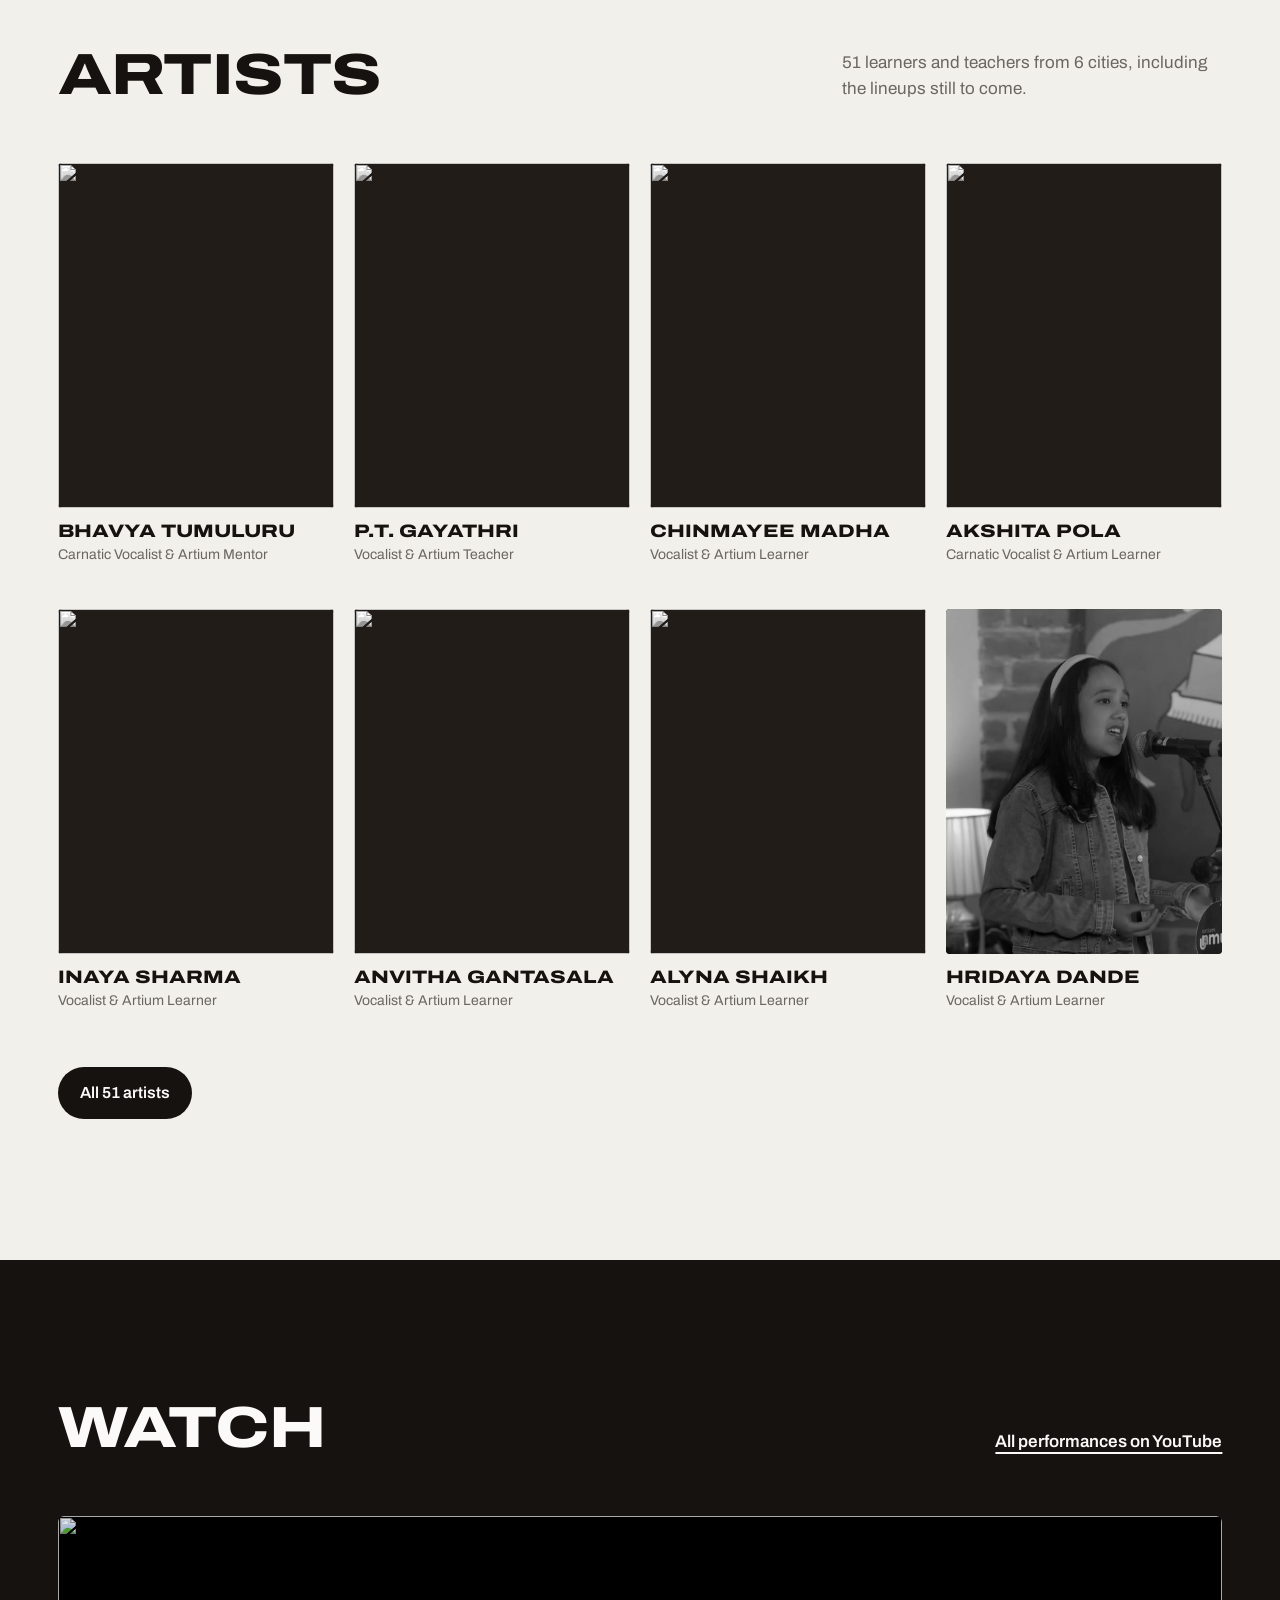
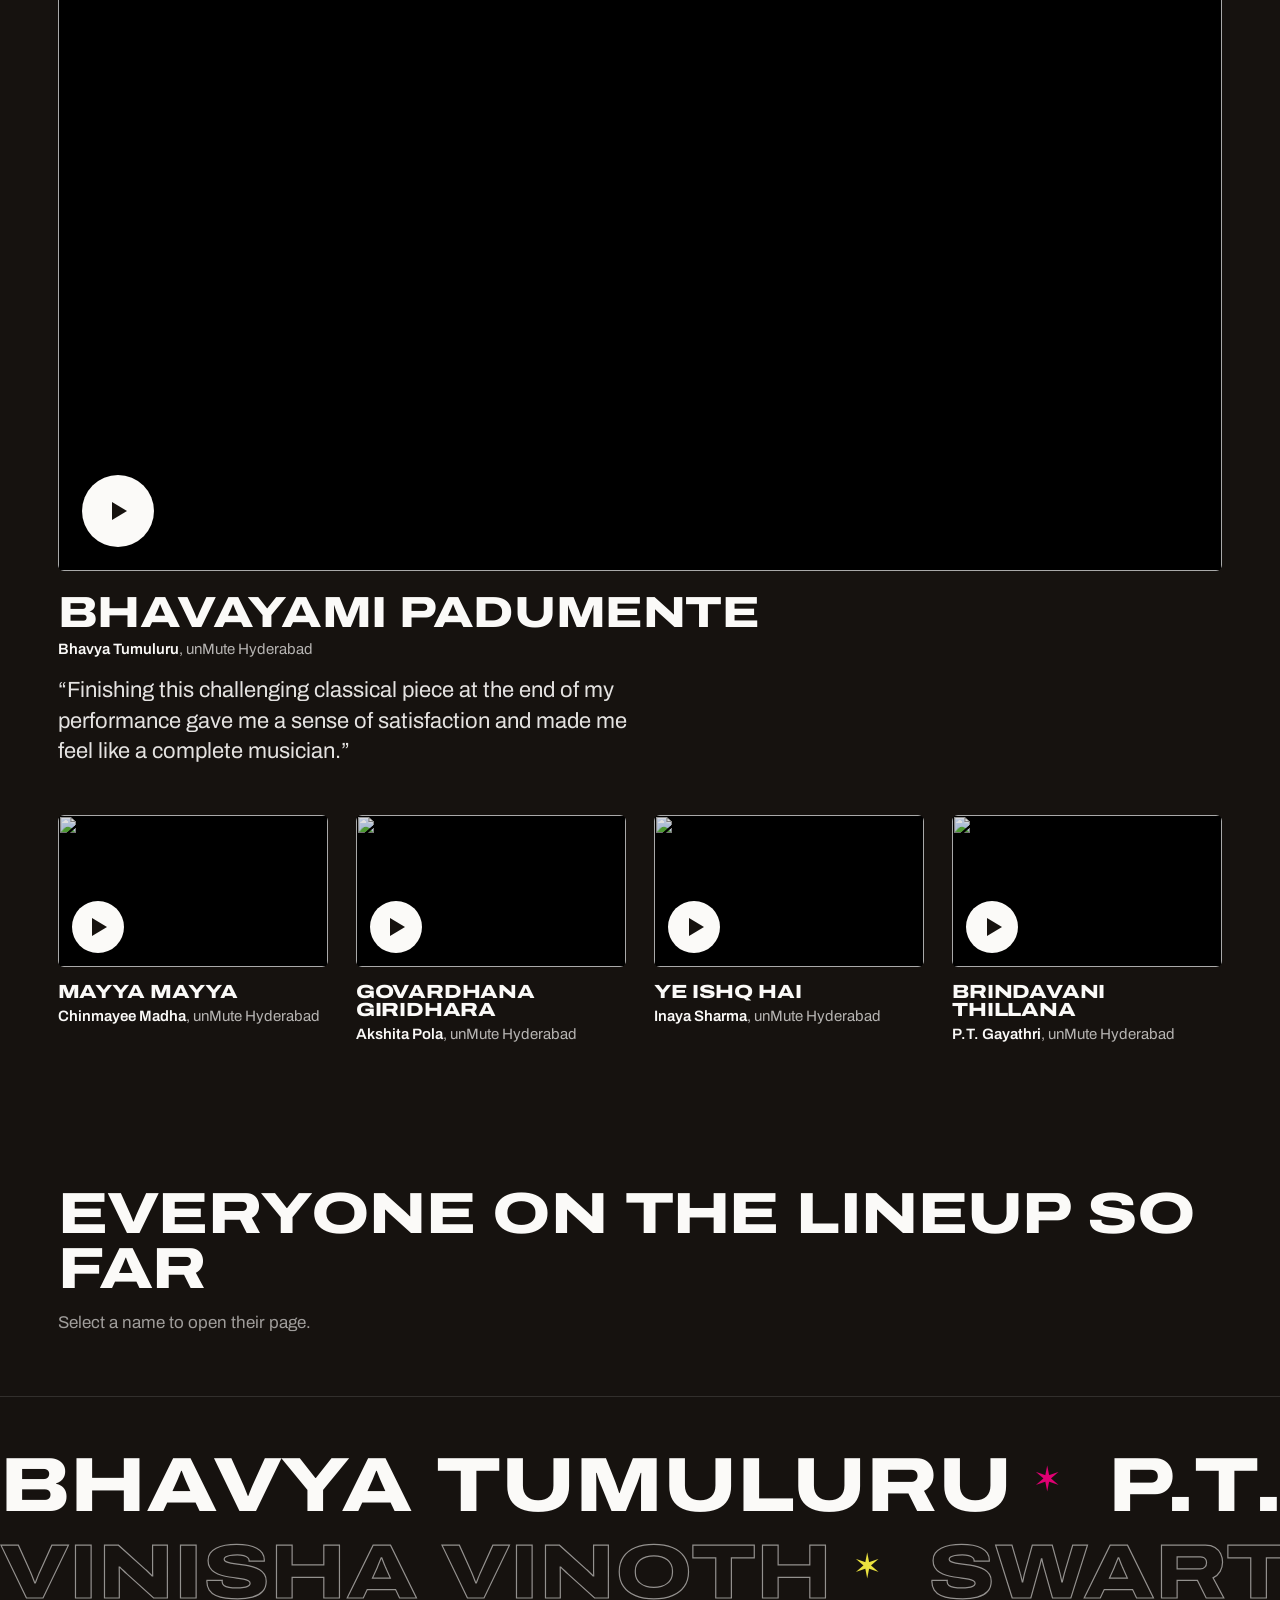
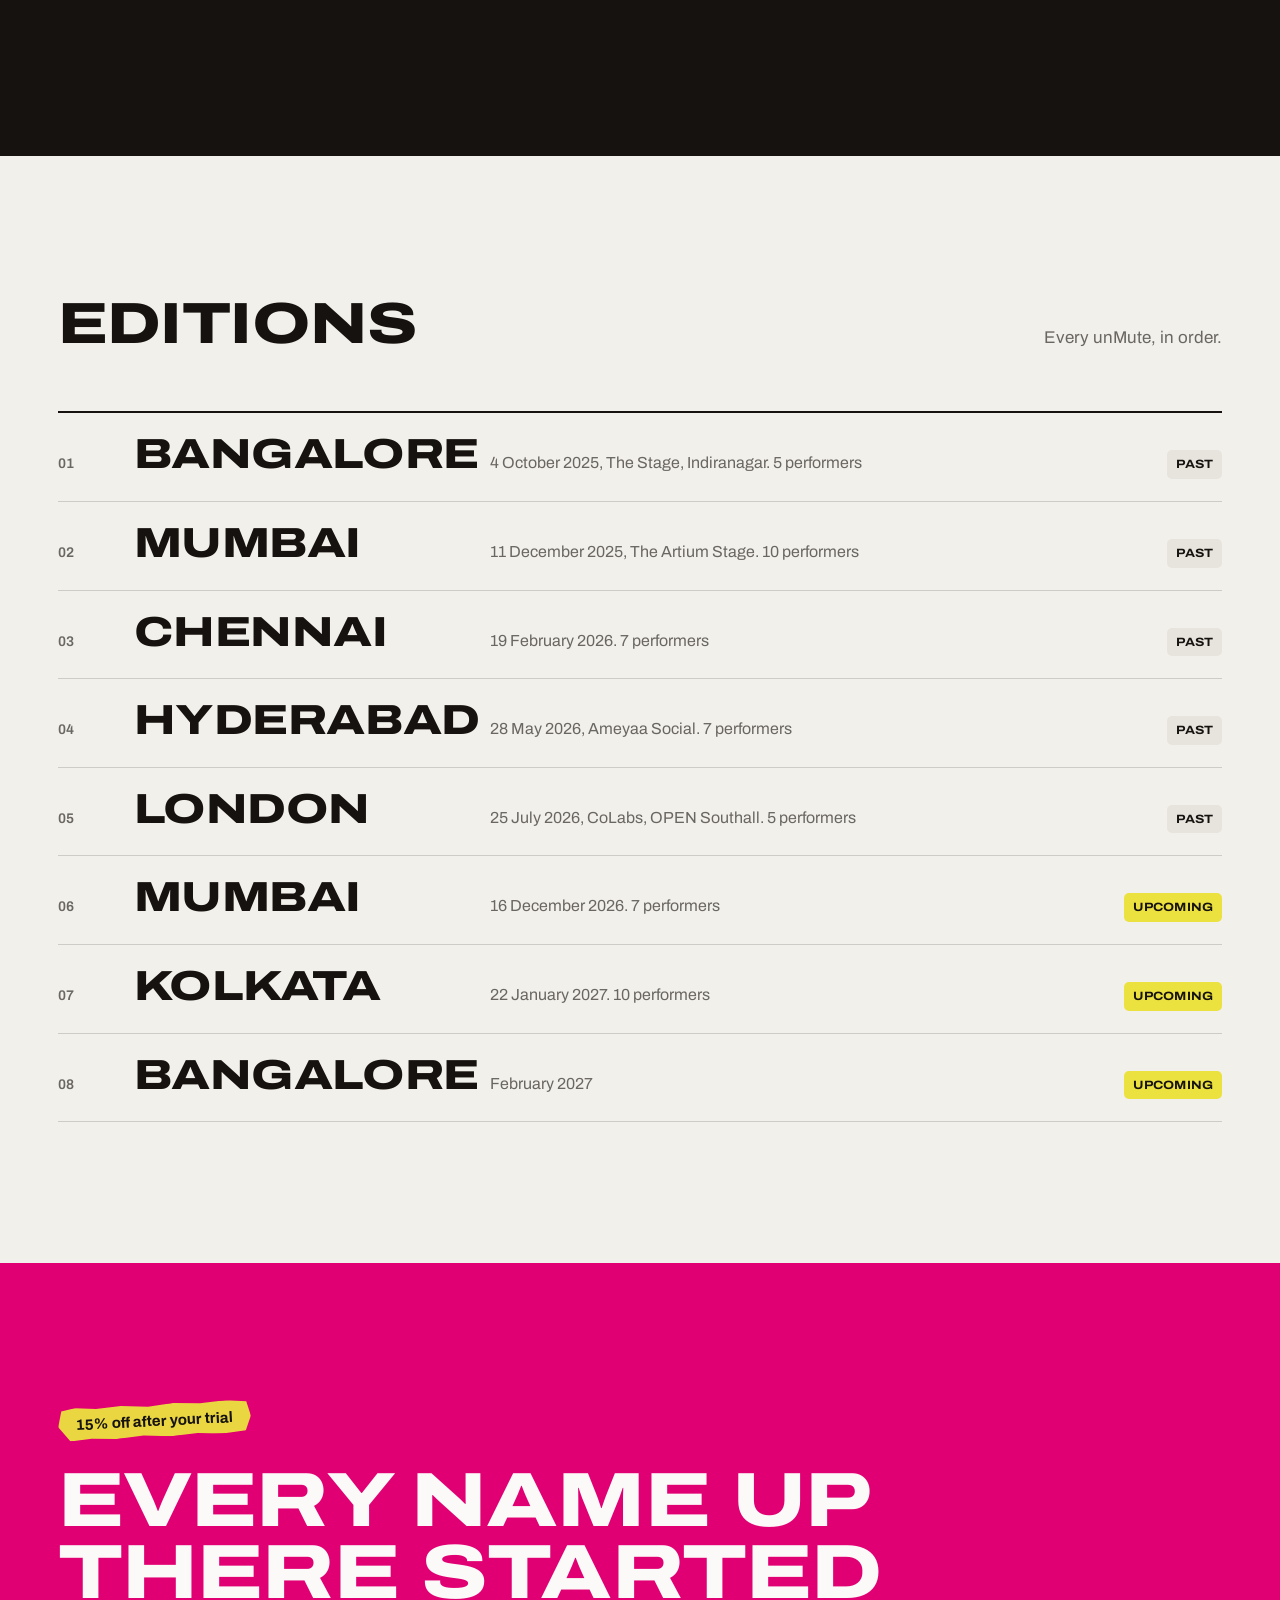
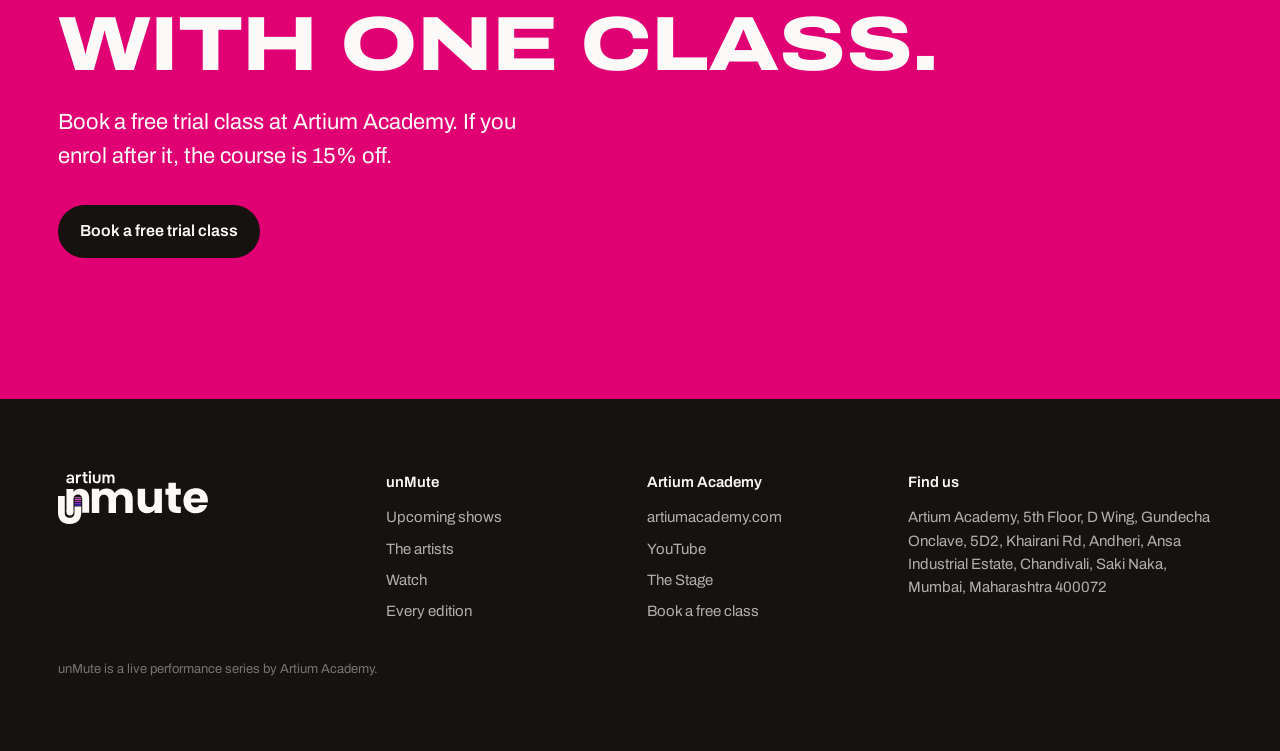
==== commit a0fb7225: "Add files via upload" ====
--- a/index.html
+++ b/index.html
@@ -274,7 +274,7 @@
   var strips = document.getElementById('strips');
   for (var c = 0; c < 5; c++) {
     var mine = pics.filter(function (_, i) { return i % 5 === c; });
-    var imgs = mine.map(function (p) { return '<img src="' + p.src + '" style="object-position:' + p.pos + ' 30%" alt="" loading="lazy">'; }).join('');
+    var imgs = mine.map(function (p) { return '<img src="' + p.src + '" style="object-position:' + (p.op || p.pos + ' 30%') + '" alt="" loading="lazy">'; }).join('');
     strips.insertAdjacentHTML('beforeend', '<div class="strip"><div class="track">' + imgs + imgs + '</div></div>');
   }
 
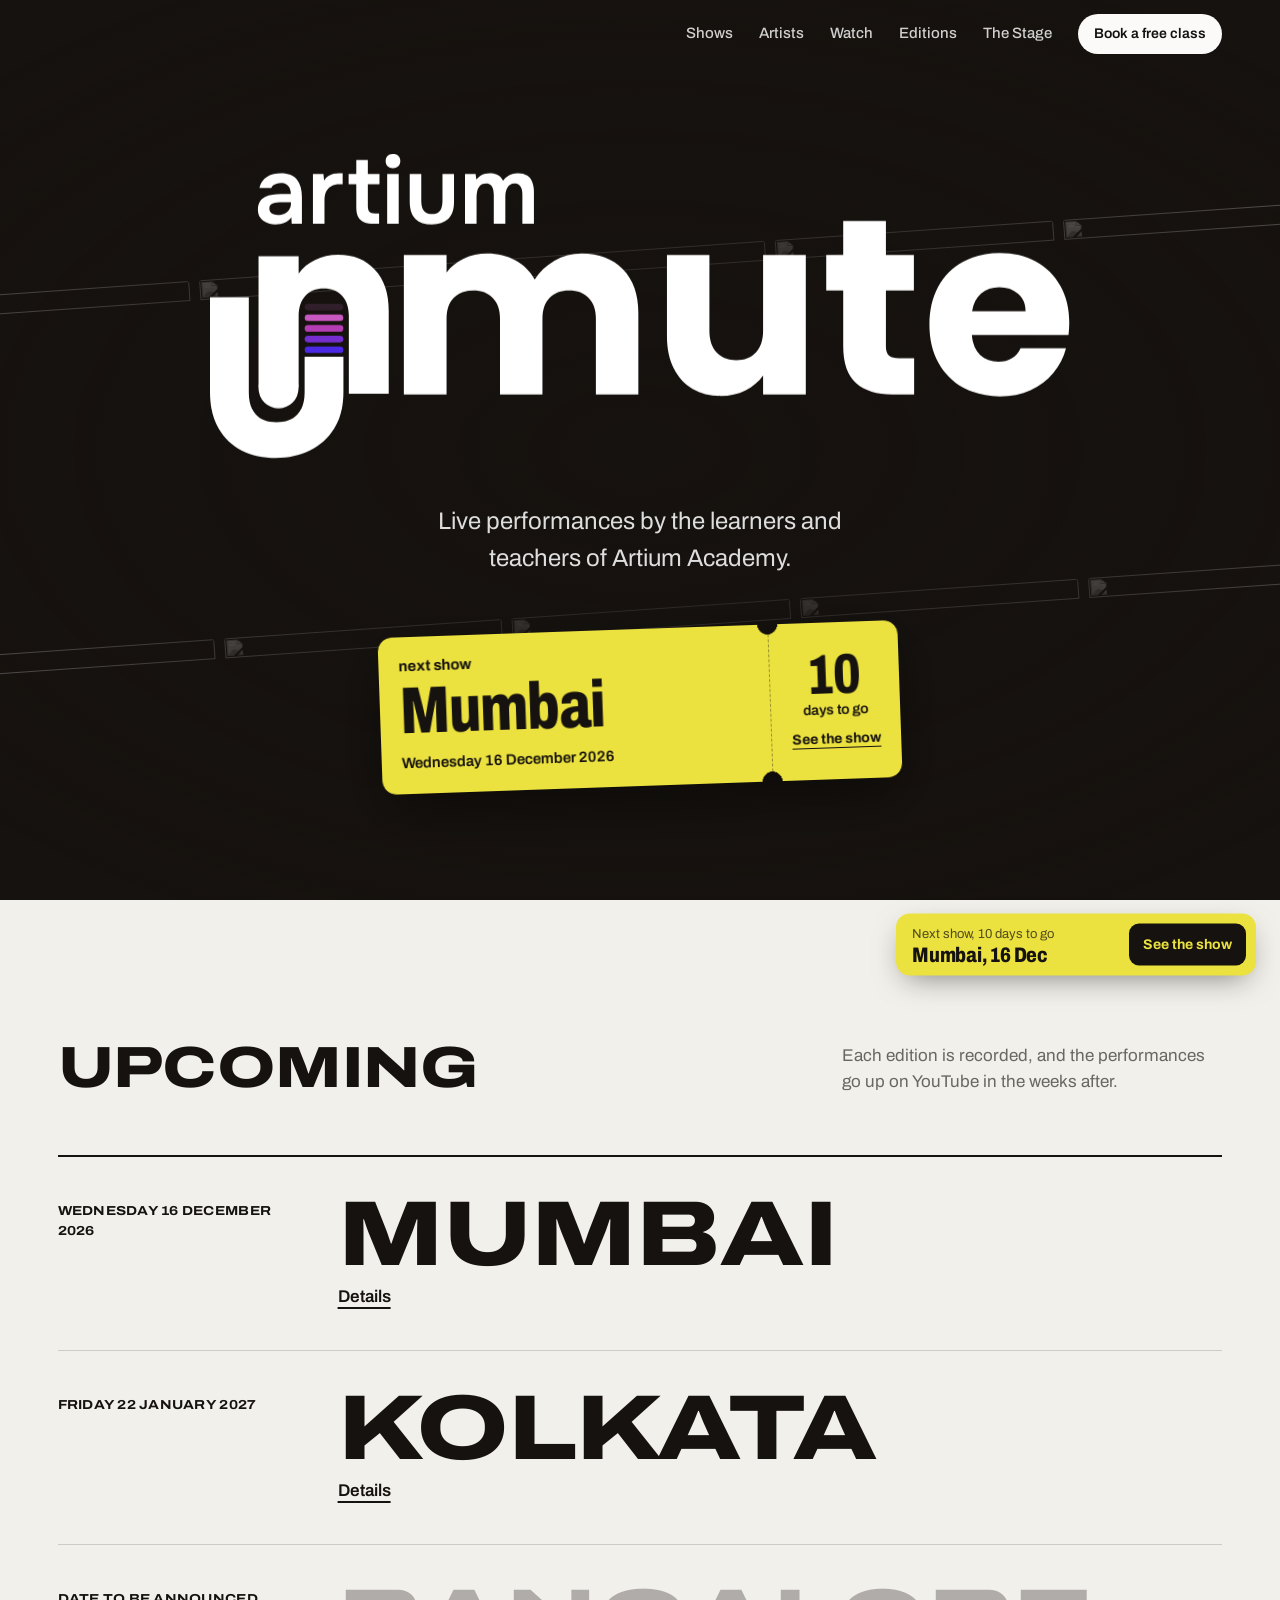
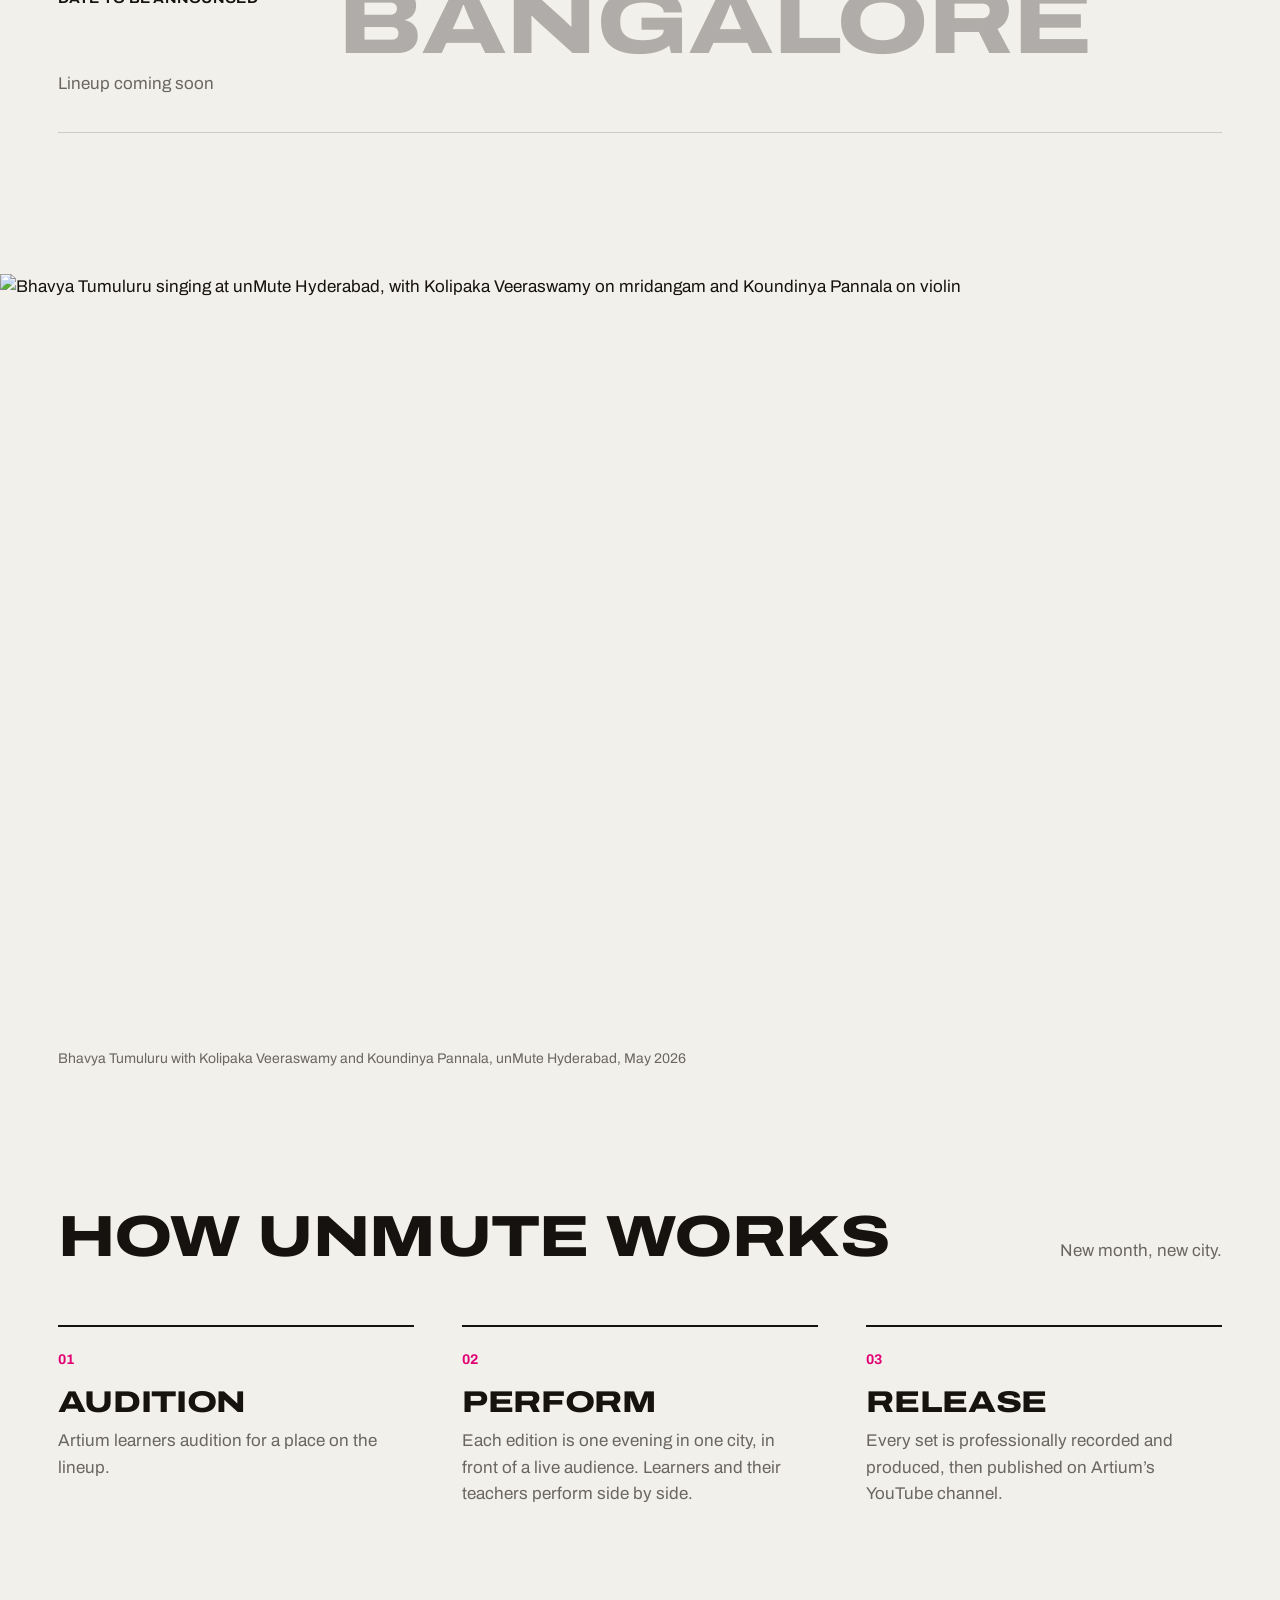
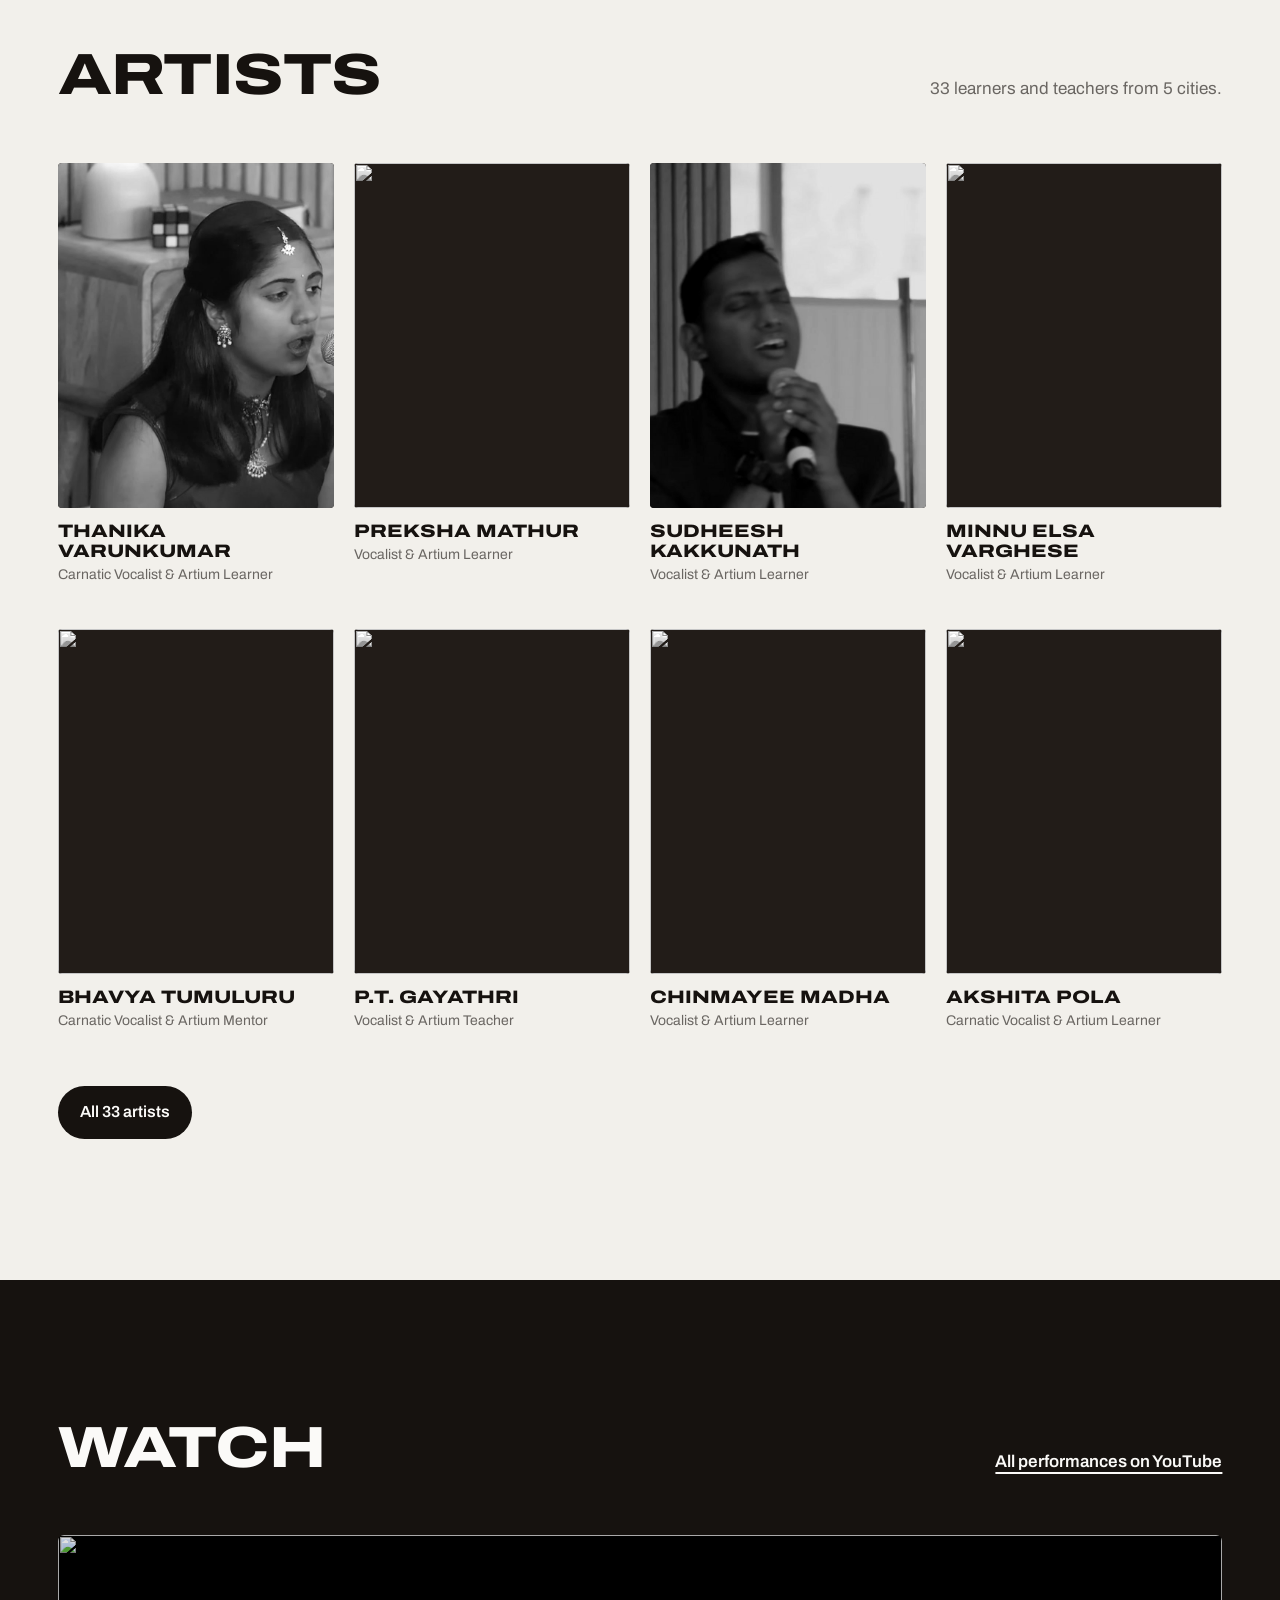
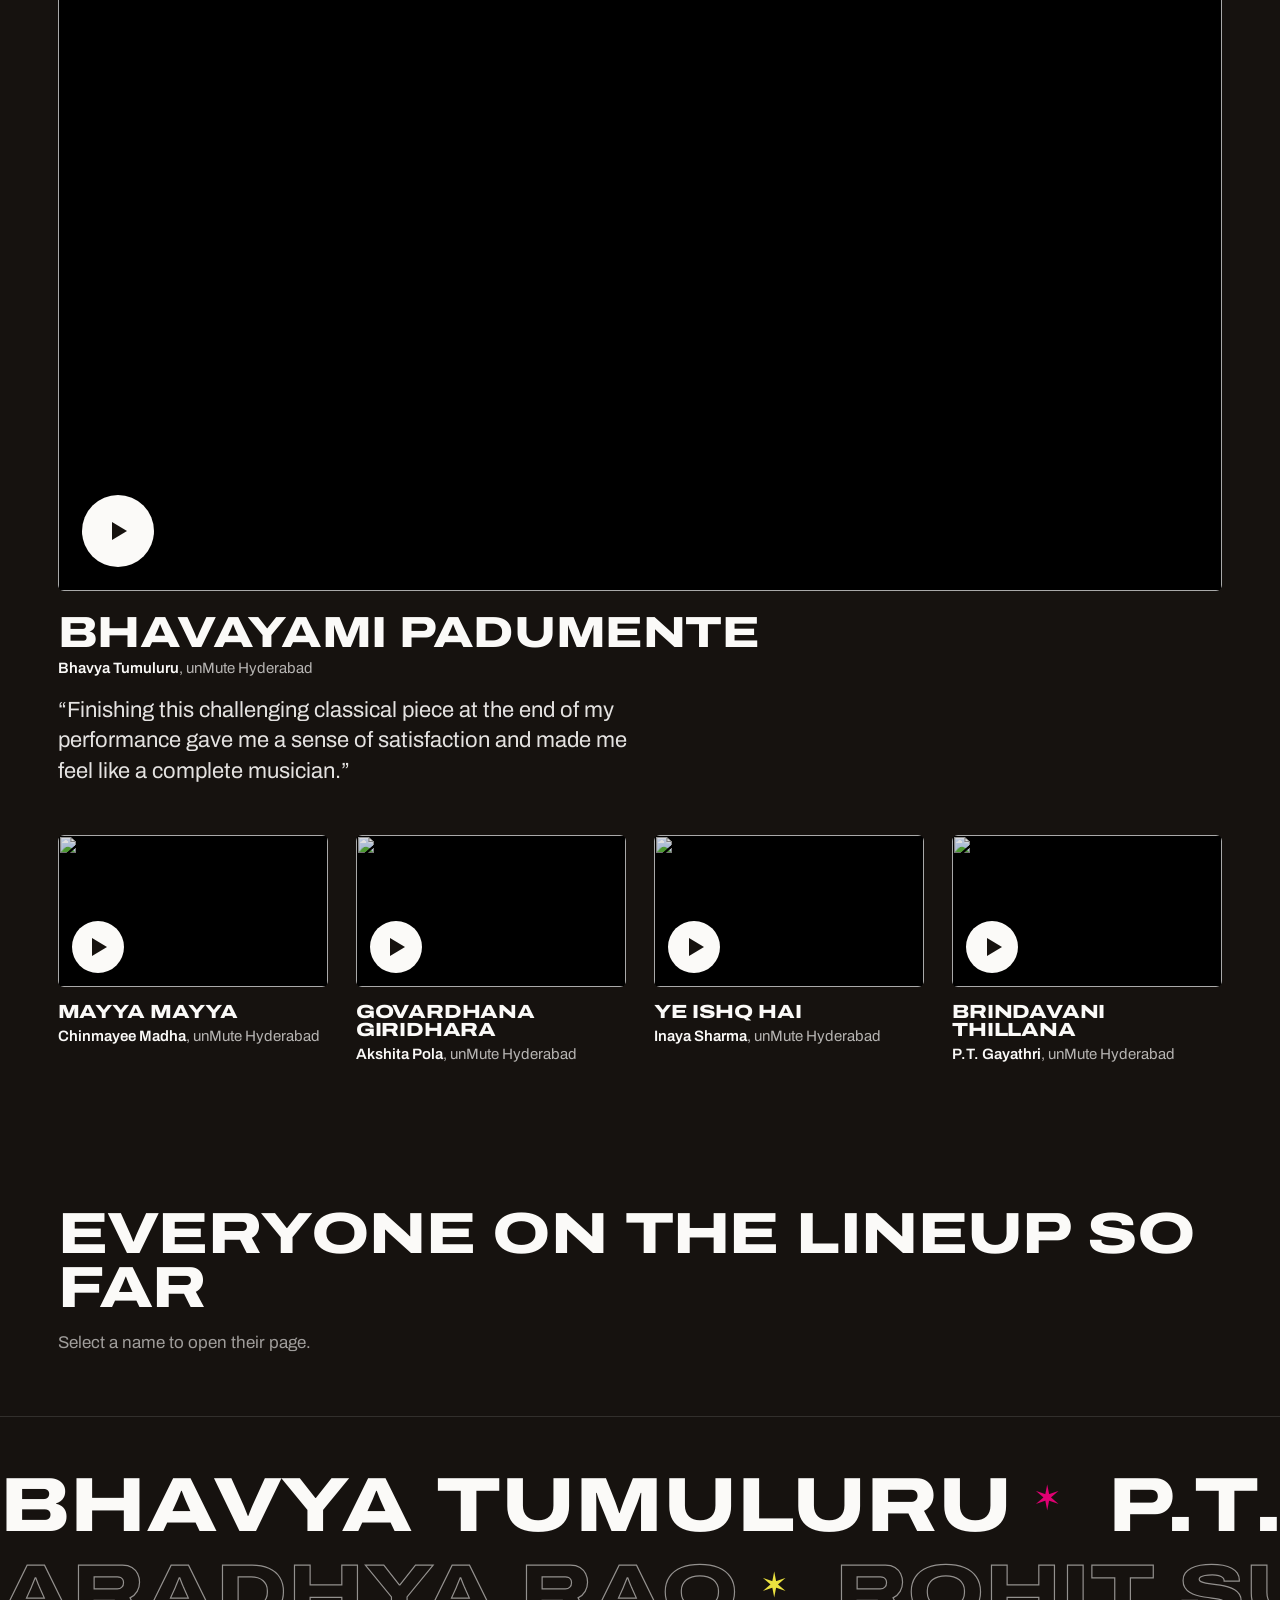
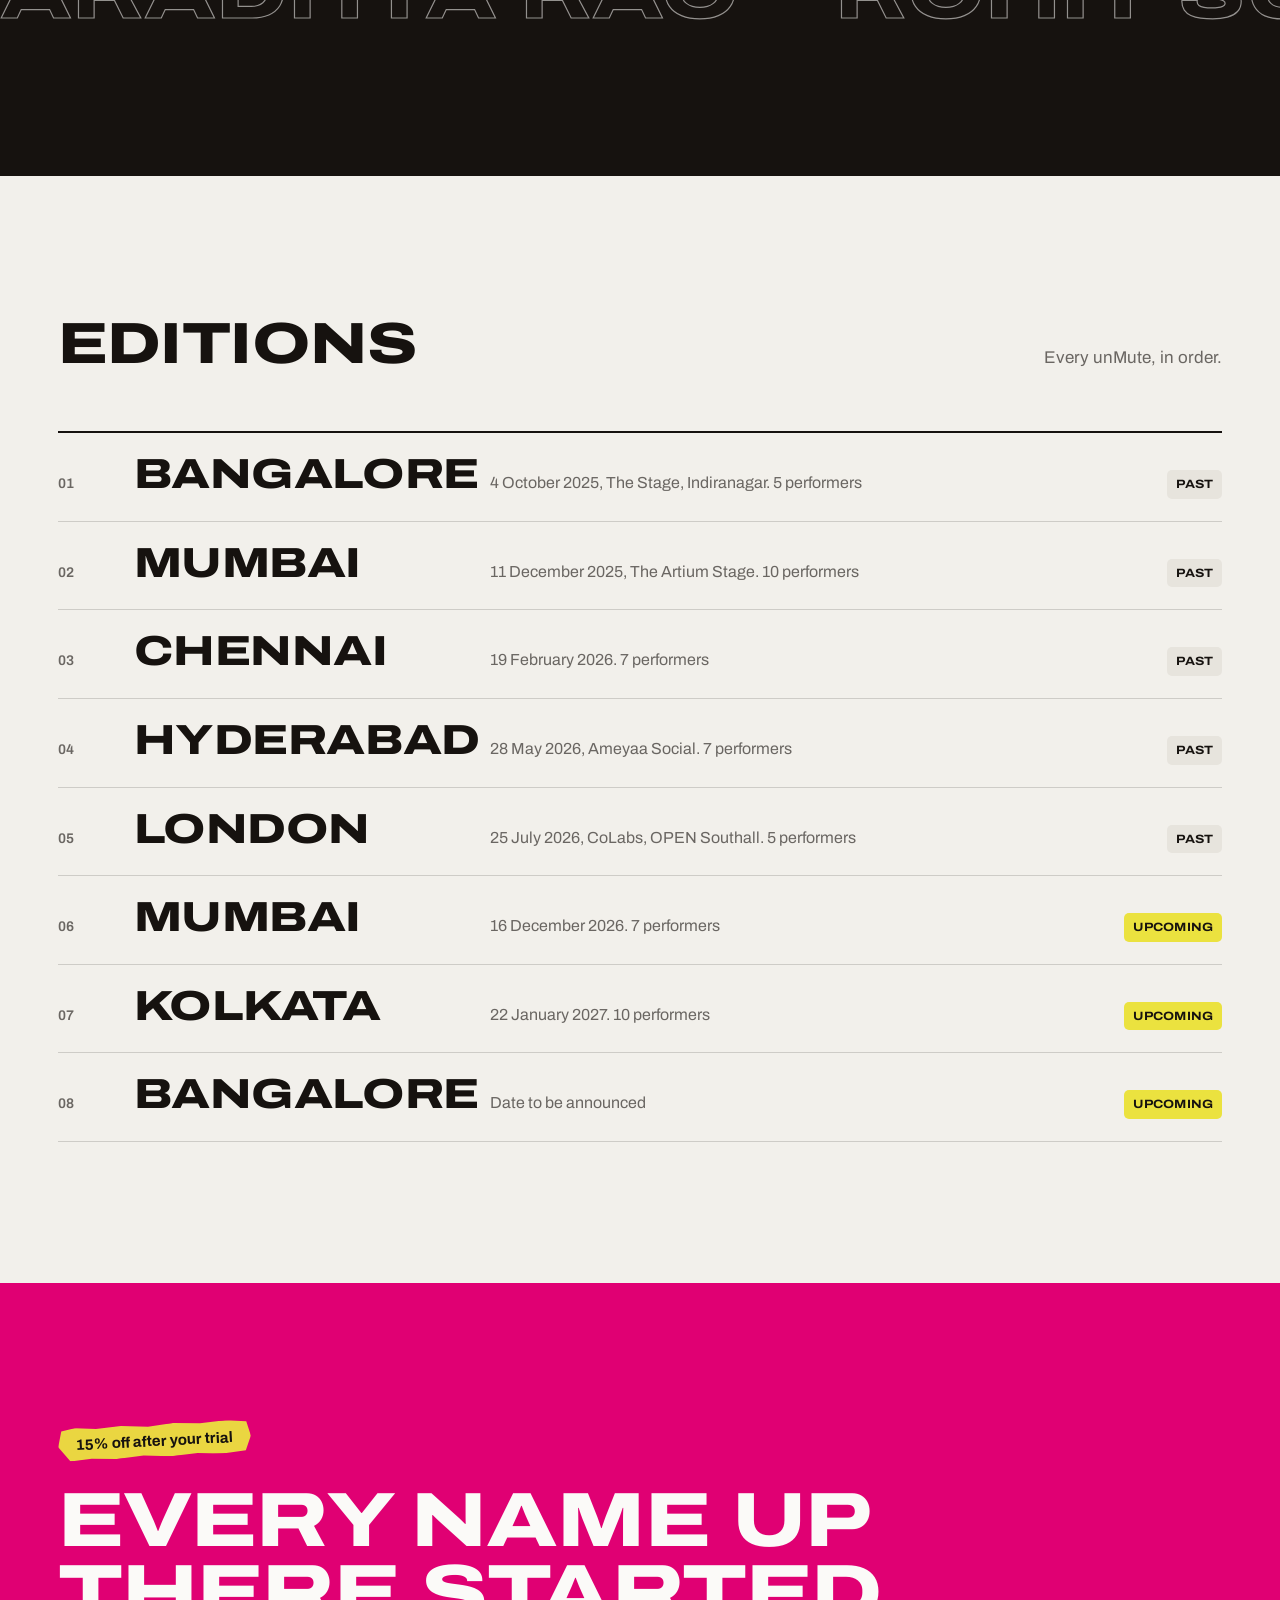
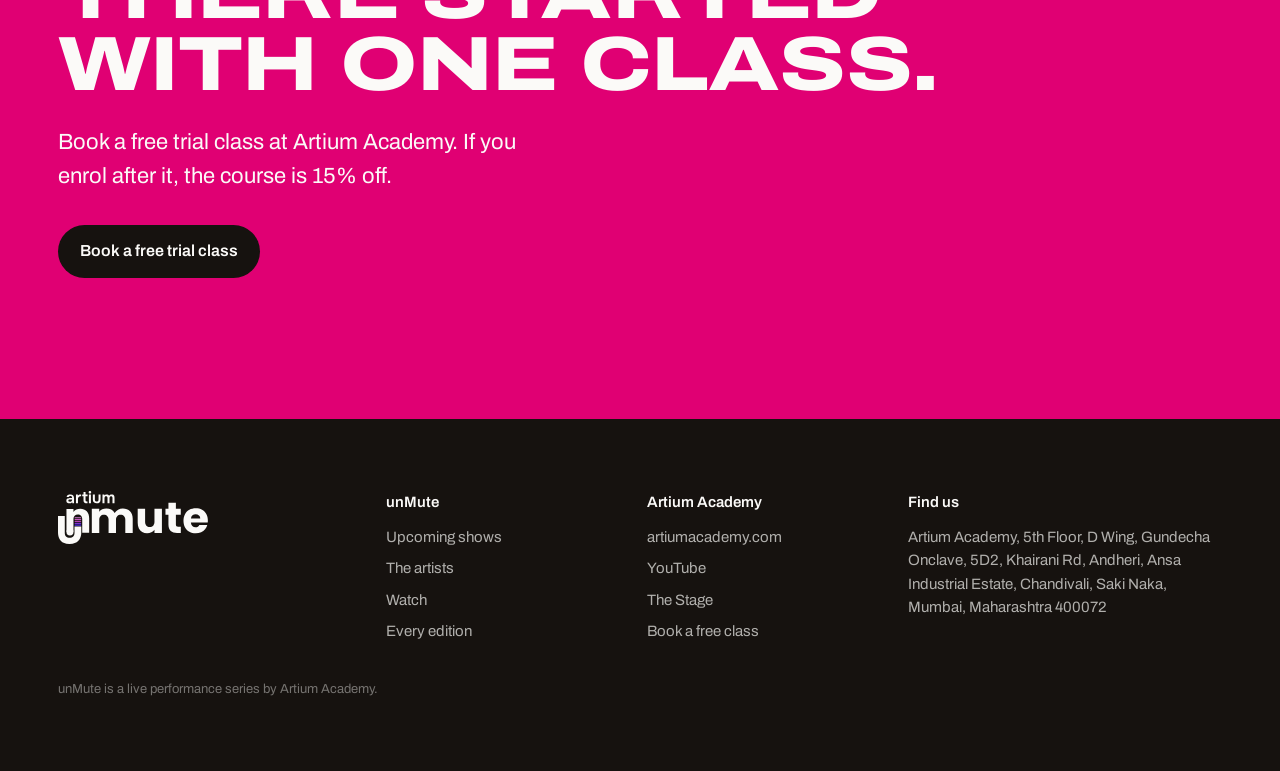
==== commit 0d5b0990: "Add files via upload" ====
--- a/index.html
+++ b/index.html
@@ -134,9 +134,6 @@
   .ed .meta { grid-column: 2 / -1; color: var(--soft); font-size: 16px; }
   .ed .tag { font-size: 12px; padding: 5px 9px; border-radius: 5px; background: var(--paper-2); white-space: nowrap; }
   .ed .tag.up { background: var(--yellow); }
-  .live .head h2 { font-size: clamp(36px, 7vw, 92px); max-width: 12ch; }
-  .live .posts { grid-auto-flow: column; grid-template-columns: none; grid-auto-columns: min(62%, 250px); overflow-x: auto; scroll-snap-type: x mandatory; scrollbar-width: none; padding-bottom: 4px; }
-  .live .post { scroll-snap-align: start; }
   .video .new { display: inline-block; margin-top: 16px; font-size: 12px; padding: 4px 8px; border-radius: 5px; background: var(--yellow); color: var(--ink); }
   @media (min-width: 900px) { .ed a { grid-template-columns: 60px 340px 1fr auto; } .ed .meta { grid-column: 3; } }
 
@@ -164,7 +161,6 @@
     </div>
   </section>
 
-  <section class="s live" id="live" hidden></section>
 
   <section class="s" id="shows">
     <div class="wrap">
@@ -269,7 +265,7 @@
 
   /* photo strips behind the logo */
   var pics = [];
-  D.artists.forEach(function (a) { (a.photos || []).forEach(function (p) { pics.push(U.photo(p, 360, 450)); }); });
+  U.shown().forEach(function (a) { (a.photos || []).forEach(function (p) { pics.push(U.photo(p, 360, 450)); }); });
   var seen = {}; pics = pics.filter(function (p) { if (seen[p.src]) return false; seen[p.src] = 1; return true; });
   var strips = document.getElementById('strips');
   for (var c = 0; c < 5; c++) {
@@ -291,26 +287,17 @@
   document.getElementById('show-list').innerHTML = U.upcoming().map(function (e) {
     var inner = '<span class="show-date label">' + U.dateLong(e) + '</span><span class="show-city d">' + esc(e.city) + '</span>' +
       (e.postcard ? '<img class="show-card" src="' + U.postcard(e, 460) + '" alt="" loading="lazy">' : '');
-    if (e.tba) return '<li class="show tba"><div>' + inner + '<span class="soon">Date to be announced</span></div></li>';
-    return '<li class="show"><a href="' + U.editionURL(e) + '">' + inner + '<span class="show-go ulink">' + (U.artistsOf(e.id).length ? 'See the lineup' : 'Details') + '</span></a></li>';
+    if (e.tba) return '<li class="show tba"><div>' + inner + '<span class="soon">Lineup coming soon</span></div></li>';
+    return '<li class="show"><a href="' + U.editionURL(e) + '">' + inner + '<span class="show-go ulink">' + (U.artistsOf(e.id).length && U.revealed(e) ? 'See the lineup' : 'Details') + '</span></a></li>';
   }).join('');
 
-  /* artists: eight, people with two photos first */
-  var withPh = D.artists.filter(function (a) { return a.photos && a.photos.length; }).sort(function (a, b) { return (b.photos.length > 1) - (a.photos.length > 1); });
+  /* artists: eight, the most recent show first (new people replace older ones here as their content comes out) */
+  var who = U.shown(), withPh = who.filter(function (a) { return a.photos && a.photos.length; })
+    .sort(function (a, b) { return (Date.parse(U.ed(b.ed).date) - Date.parse(U.ed(a.ed).date)) || ((b.photos.length > 1) - (a.photos.length > 1)); });
   document.getElementById('artist-teaser').innerHTML = withPh.slice(0, 8).map(function (a) { return U.card(a); }).join('');
-  var cities = {}; D.editions.forEach(function (e) { if (U.artistsOf(e.id).length) cities[e.city] = 1; });
-  document.getElementById('artists-lede').textContent = D.artists.length + ' learners and teachers from ' + Object.keys(cities).length + ' cities, including the lineups still to come.';
-  document.getElementById('all-artists').textContent = 'All ' + D.artists.length + ' artists';
-
-  /* a city whose posts are going out right now leads the page */
-  var live = U.liveCities().sort(function (x, y) { return Date.parse(U.feed(y.id)[0].p.date) - Date.parse(U.feed(x.id)[0].p.date); })[0];
-  if (live) {
-    var lv = document.getElementById('live');
-    lv.innerHTML = '<div class="wrap"><div class="head"><h2 class="d">unMute ' + esc(live.city) + ' is out</h2>' +
-      '<p>New videos from the ' + esc(live.city) + ' lineup go up on Instagram and YouTube every few days. <a class="ulink" href="' + U.editionURL(live) + '#posts">See everything from ' + esc(live.city) + '</a></p></div>' +
-      '<div class="posts">' + U.feed(live.id).slice(0, 8).map(function (x) { return U.postCard(x, true); }).join('') + '</div></div>';
-    lv.hidden = false;
-  }
+  var cities = {}; who.forEach(function (a) { cities[U.ed(a.ed).city] = 1; });
+  document.getElementById('artists-lede').textContent = who.length + ' learners and teachers from ' + Object.keys(cities).length + ' cities.';
+  document.getElementById('all-artists').textContent = 'All ' + who.length + ' artists';
 
   /* watch */
   var order = ['bhavya-tumuluru', 'chinmayee-madha', 'akshita-pola', 'inaya-sharma', 'pt-gayathri'];
@@ -325,7 +312,7 @@
   }).join('');
 
   /* roll call */
-  var all = D.artists.slice(), half = Math.ceil(all.length / 2);
+  var all = who.slice(), half = Math.ceil(all.length / 2);
   document.getElementById('names').innerHTML = [all.slice(0, half), all.slice(half)].map(function (list, r) {
     var set = list.map(function (a) { return '<a href="' + U.artistURL(a.slug) + '">' + esc(a.name) + '</a>'; }).join('');
     return '<div class="row ' + (r ? 'b' : 'a') + '"><div class="set">' + set + '</div><div class="set" aria-hidden="true">' + set.replace(/<a /g, '<a tabindex="-1" ') + '</div></div>';
